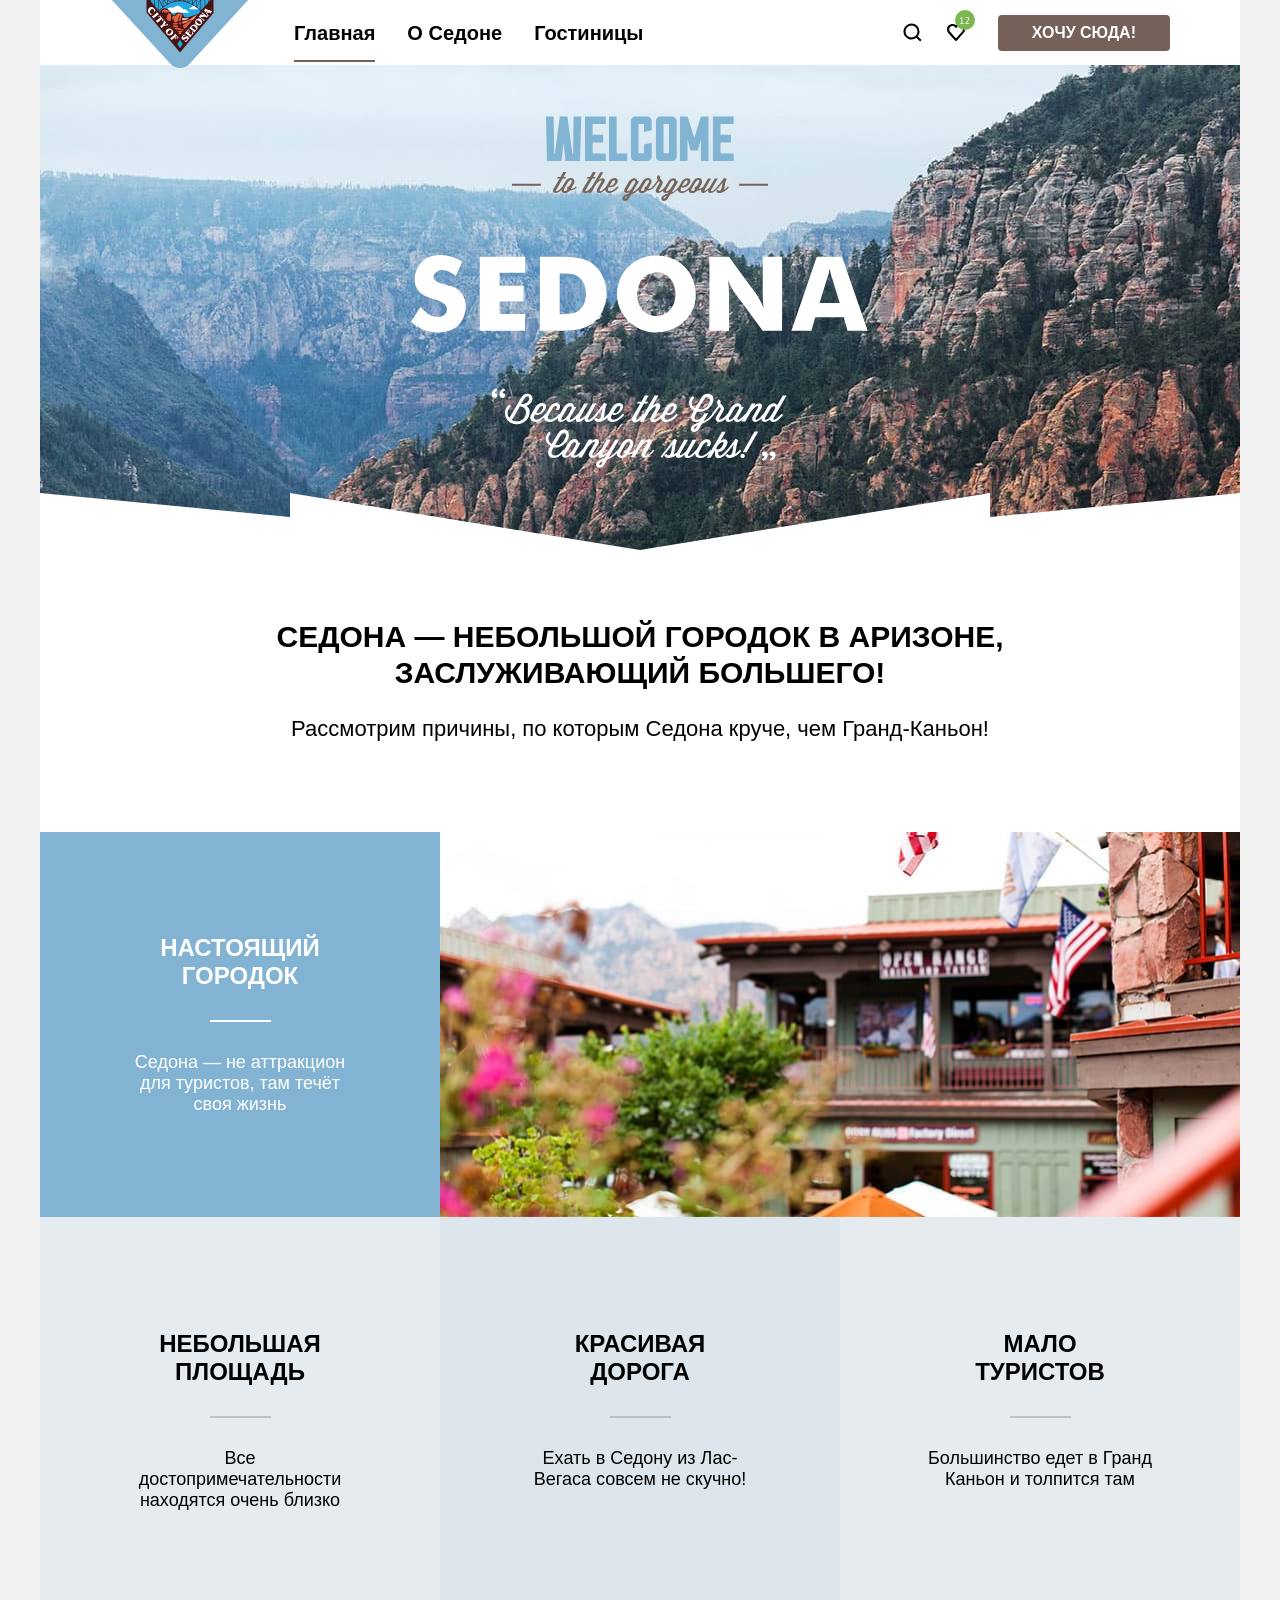
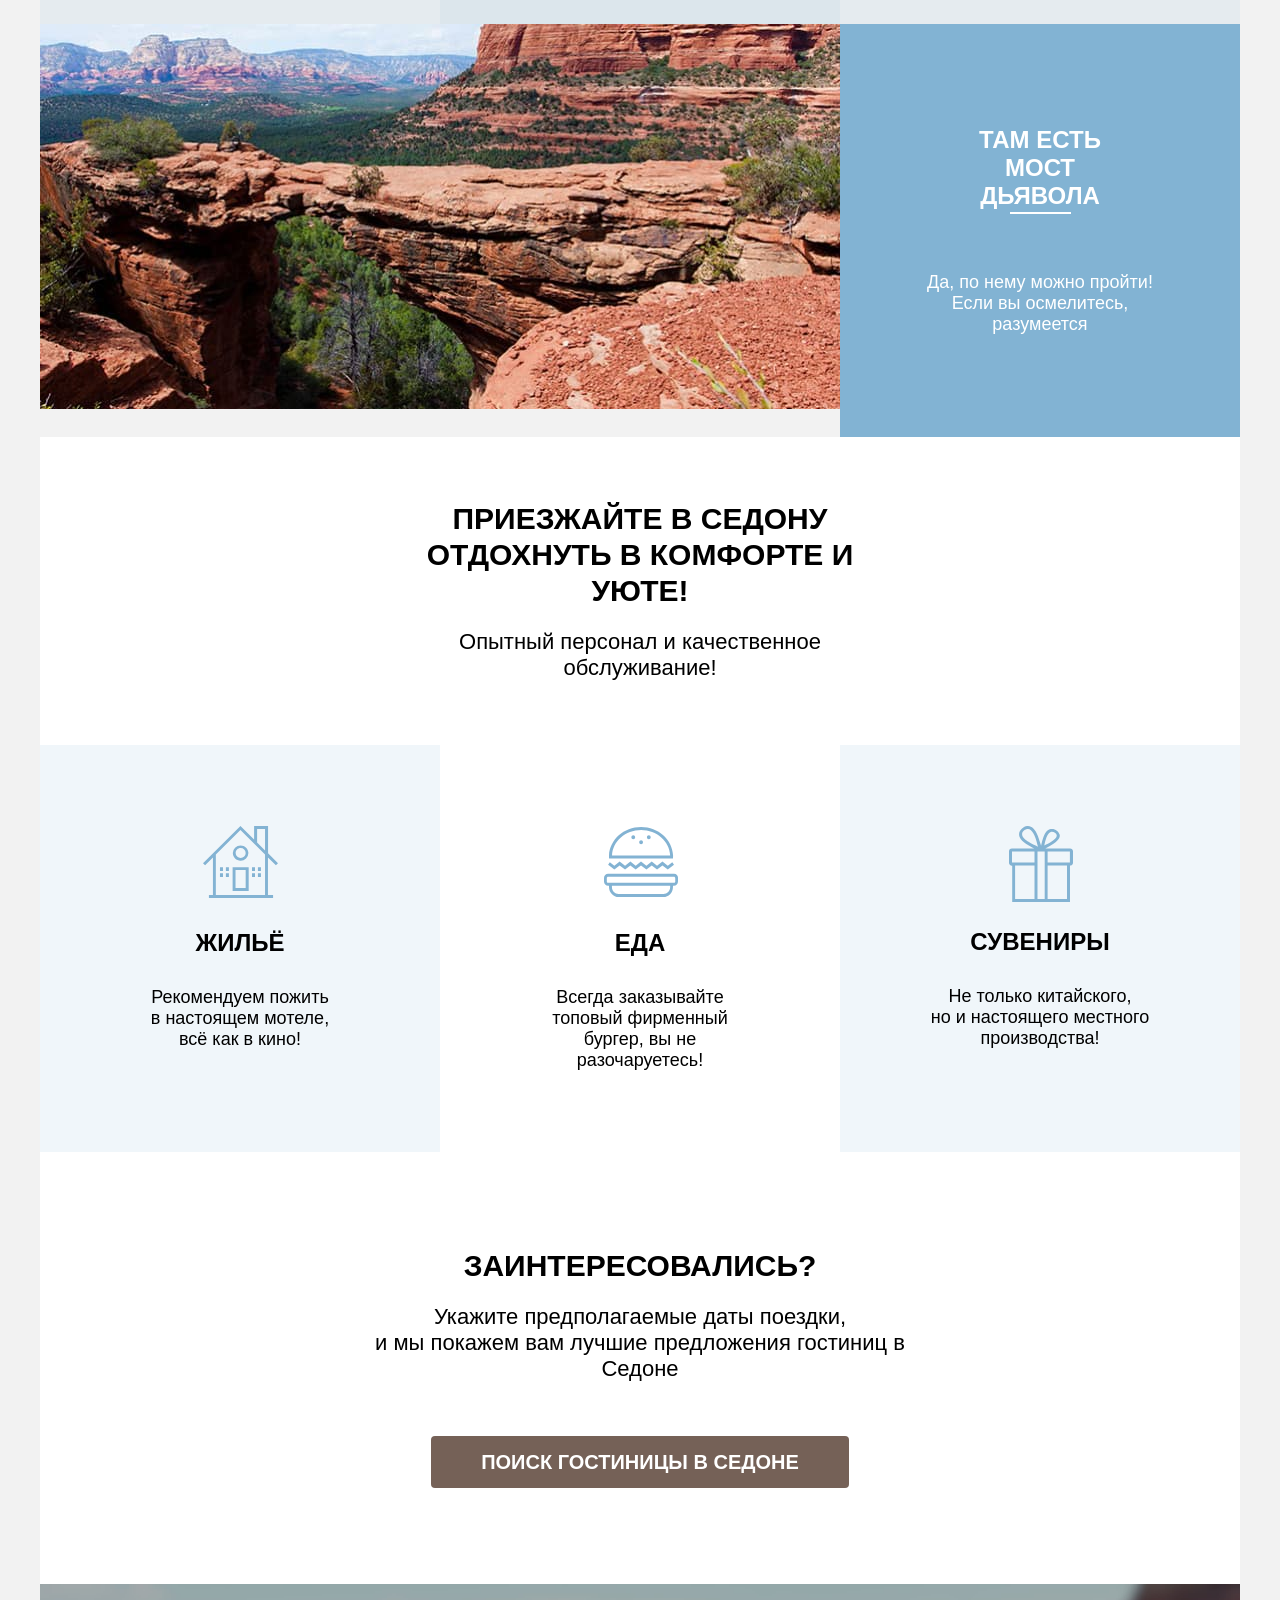
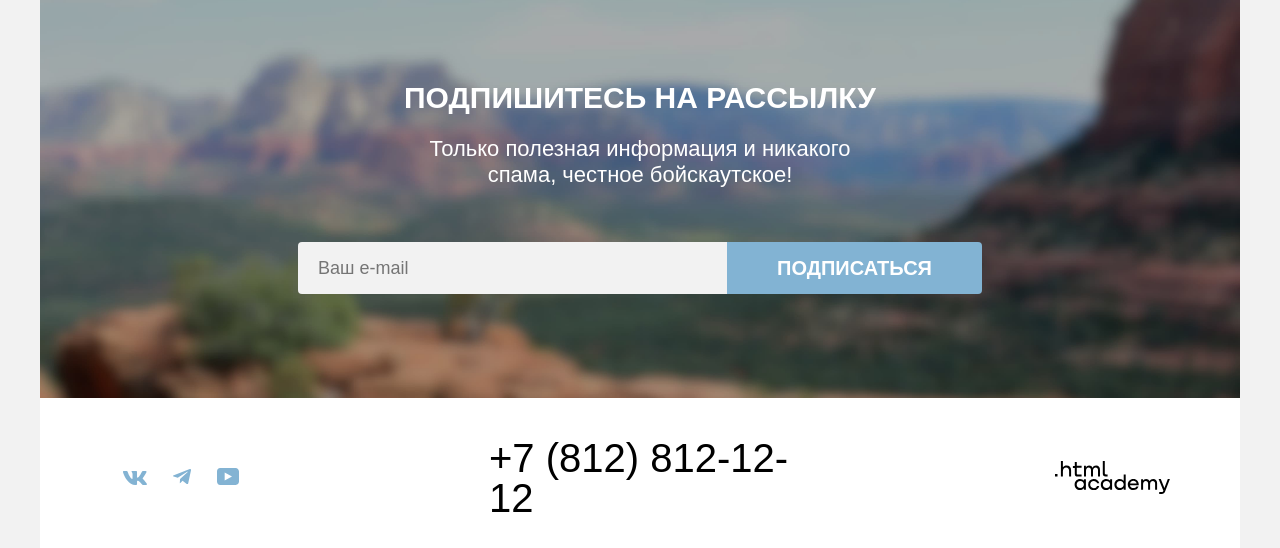
==== index.html @ 31244b20 "Pixel perfect 1.7" ====
<!DOCTYPE html>
<html lang="ru" xmlns="http://www.w3.org/1999/xhtml">
  <head>
    <meta charset="utf-8">
    <title>Сайт Sedona</title>
    <link rel="stylesheet" href="styles/styles.css">
    <link rel="icon" href="favicon.ico">
  </head>
  <body>
    <header class="page-header white-section white-title">
      <img class="header-logo" src="images/svg/logo.svg" width="140" height="70" alt="Логотип Седоны">
      <nav class="navigation">
        <ul class="navigation-list list-none">
          <li class="naivigation-item">
            <a class="navigation-link navigation-link-current" href="index.html">Главная</a>
          </li>
          <li class="naivigation-item">
            <a class="navigation-link" href="#">О Седоне</a>
          </li>
          <li class="naivigation-item">
            <a class="navigation-link" href="catalog.html">Гостиницы</a>
          </li>
        </ul>
      </nav>
      <div class="secondary-navigation">
        <ul class="secondary-navigation-list secondary-navigation-user list-none">
          <li class="secondary-navigation-item">
            <a class="secondary-navigation-link" href="#">
              <svg class="secondary-navigation-search" aria-hidden="true" focusable="false" xmlns="http://www.w3.org/2000/svg" width="20" height="20" fill="none" viewBox="0 0 20 20">
                <path fill="#000" d="m19.5 18-3.7-3.67c1-1.3 1.7-2.98 1.7-4.87a8 8 0 0 0-8-7.96c-4.4 0-8 3.68-8 8.06a8 8 0 0 0 12.9 6.26l3.7 3.68zm-10-2.48a6 6 0 0 1-6-5.96 6 6 0 0 1 12 0 6 6 0 0 1-6 5.96"/>
              </svg>
              <span class="visually-hidden">Поиск</span>
            </a>
          </li>
          <li class="secondary-navigation-item">
            <a class="secondary-navigation-link" href="#">
              <svg class="secondary-navigation-chosen" xmlns="http://www.w3.org/2000/svg" width="20" height="20" fill="none" viewBox="0 0 20 20">
                <path fill="#000" d="M9.9 19c-.3 0-.6-.1-.8-.4-5.4-6.1-6.7-7.5-7-7.9C1.4 9.8 1 8.6 1 7.4 1 4.4 3.4 2 6.5 2 7.8 2 9 2.5 10 3.3c1-.8 2.3-1.3 3.5-1.3 3 0 5.5 2.4 5.5 5.4 0 1.3-.5 2.5-1.3 3.4l-7 7.9c-.2.2-.4.3-.8.3m-6-9.5c.3.4 3.5 4 6.1 6.9l6.2-7c.5-.5.7-1.2.7-2 0-1.8-1.5-3.3-3.3-3.3-1 0-2 .5-2.7 1.3-.3.3-.6.4-.9.4s-.6-.2-.8-.4c-.7-.8-1.7-1.3-2.7-1.3-1.8 0-3.3 1.5-3.3 3.3-.1.9.3 1.6.7 2.1q-.15 0 0 0"/>
              </svg>
              <svg class="secondary-navigation-circle" aria-hidden="true" focusable="false" xmlns="http://www.w3.org/2000/svg" width="20" height="20" fill="none" viewBox="0 0 20 20">
                <rect width="20" height="20" fill="#7db54f" rx="10"/>
                <path fill="#fff" d="M5.13 13.26h1.4V8.42l.1-.59-.4.47-1.1.79-.38-.51 2.2-1.7h.36v6.38h1.37V14H5.13zm8.83-4.67q0 .53-.2 1.09a6.6 6.6 0 0 1-.51 1.11q-.31.56-.7 1.1-.39.53-.78 1.01l-.49.43v.04l.64-.11h2.18V14h-3.98v-.29q.22-.23.53-.57a16 16 0 0 0 1.3-1.63q.33-.47.59-.95.27-.48.43-.95t.16-.89q0-.49-.28-.81-.28-.33-.85-.33-.38 0-.74.16-.36.15-.62.35l-.33-.57q.35-.3.83-.47t1.03-.17q.43 0 .76.13.33.12.56.35t.35.55q.12.31.12.68"/>
              </svg>
              <span class="visually-hidden">Избранное</span>
            </a>
          </li>
          <li class="secondary-navigation-item">
            <a class="button secondary-navigation-link primary-button secondary-navigation-button" href="#">
              <span class="visually-hidden">Кнопка</span>
              <span>ХОЧУ СЮДА!</span>
            </a>
          </li>
        </ul>
      </div>
    </header>

    <main class="main-index main-container">
      <section class="main-header">
        <h1 class="visually-hidden">Город Седона</h1>
        <img class="logo" src="images/svg/welcome.svg" width="458" height="352" alt="Логотип Седоны">
        <img class="divider" src="images/divider.png" width="1200" height="57" alt="">
      </section>

      <section class="description white-section">
        <h2 class="description-title section-title">Седона — небольшой городок в Аризоне, заслуживающий большего!</h2>
        <p class="description-reasons">Рассмотрим причины, по которым Седона круче, чем Гранд-Каньон!</p>
      </section>

      <section class="reasons">
        <ul class="reasons-list list-none">
          <li class="reasons-item blue-color-item">
            <h3 class="reasons-title section-title white-title reasons-title-white">Настоящий городок</h3>
            <p class="reasons-description white-color-description white-title">Седона — не аттракцион для туристов, там течёт своя жизнь</p>
          </li>
          <li><img class="reasons-img" src="images/city.jpg" width="800" height="385" alt="Фото города"></li>

          <li class="reasons-item light-grey-color-item">
            <h3 class="reasons-title section-title reasons-title-black">Небольшая площадь</h3>
            <p class="reasons-description">Все достопримечательности находятся очень близко</p>
          </li>
          <li class="reasons-item dark-grey-color-item">
            <h3 class="reasons-title section-title reasons-title-black">Красивая дорога</h3>
            <p class="reasons-description">Ехать в Седону из Лас-Вегаса совсем не скучно!</p>
          </li>
          <li class="reasons-item light-grey-color-item">
            <h3 class="reasons-title section-title reasons-title-black">Мало туристов</h3>
            <p class="reasons-description">Большинство едет в Гранд Каньон и толпится там</p>
          </li>

          <li><img class="reasons-img" src="images/canyon.jpg" width="800" height="385" alt="Мост Дьявола"></li>
          <li class="reasons-item blue-color-item">
            <h3 class="reasons-title section-title white-title reasons-title-white">Там есть<br> мост дьявола</h3>
            <p class="reasons-description white-color-description white-title">Да, по нему можно пройти! Если вы осмелитесь, разумеется</p>
          </li>
        </ul>
      </section>

      <section class="recommendations white-section">
        <div class="recommendations-section">
          <h2 class="recommendations-title-primary section-title">Приезжайте в Седону отдохнуть в комфорте и уюте!</h2>
          <p class="recommendations-reasons">Опытный персонал и качественное обслуживание!</p>
        </div>

        <ul class="recommendations-list list-none">
          <li class="recommendations-item light-grey-color-item">
            <img class="recommendations-img" src="images/svg/advantage-icon.svg" width="76" height="72" alt="">
            <h3 class="recommendations-title-secondary section-title">Жильё</h3>
            <p class="recommendations-description">Рекомендуем пожить<br> в настоящем мотеле,<br> всё как в кино!</p>
          </li>
          <li class="recommendations-item">
            <img class="recommendations-img" src="images/svg/advantage-icon-2.svg" width="75" height="72" alt="">
            <h3 class="recommendations-title-secondary section-title">Еда</h3>
            <p class="recommendations-description">Всегда заказывайте<br> топовый фирменный бургер, вы не разочаруетесь!</p>
          </li>
          <li class="recommendations-item light-grey-color-item">
            <img class="recommendations-img" src="images/svg/advantage-icon-3.svg" width="75" height="76" alt="">
            <h3 class="recommendations-title-secondary section-title">Сувениры</h3>
            <p class="recommendations-description">Не только китайского,<br>но и настоящего местного производства!</p>
          </li>
        </ul>
      </section>
      <section class="search white-section">
        <h2 class="search-title section-title">Заинтересовались?</h2>
        <p class="search-description">Укажите предполагаемые даты поездки,<br>и мы покажем вам лучшие предложения гостиниц в Седоне</p>
        <a class="button primary-button search-link" href="#">Поиск гостиницы в Седоне</a>
      </section>

      <section class="newsletter newsletter-background">
        <h2 class="newsletter-title section-title white-title">Подпишитесь на рассылку</h2>
        <p class="newsletter-description white-title">Только полезная информация и никакого спама, честное бойскаутское!</p>
        <form class="newsletter-form" action="https://echo.htmlacademy.ru" method="post">
          <p class="newsletter-form-email">
            <label class="newsletter-label" for="newsletter-email"></label>
              <input class="newsletter-email" type="email" id="newsletter-email" name="newsletter-email" placeholder="Ваш e-mail">
              <button class="button secondary-button newsletter-button" type="submit">Подписаться</button>
          </p>
        </form>
      </section>
    </main>

    <footer class="page-footer white-section white-title">
      <ul class="footer-social-list list-none">
        <li class="footer-social-item">
          <a class="social-link" href="https://vk.com/htmlacademy">
            <svg aria-hidden="true" focusable="false" xmlns="http://www.w3.org/2000/svg" width="24" height="14" fill="none" viewBox="0 0 24 14">
              <path fill="#83b3d3" fill-rule="evenodd" d="M23.45.95c.17-.55 0-.95-.8-.95h-2.62c-.67 0-.98.35-1.14.73 0 0-1.34 3.2-3.23 5.27-.61.6-.89.8-1.22.8-.17 0-.42-.2-.42-.74V.95c0-.66-.18-.95-.74-.95H9.15c-.42 0-.67.3-.67.6 0 .61.95.76 1.05 2.5v3.8c0 .84-.16.99-.5.99-.88 0-3.05-3.21-4.33-6.89-.25-.71-.5-1-1.17-1H.9C.15 0 0 .35 0 .73c0 .68.89 4.07 4.14 8.55C6.32 12.34 9.38 14 12.16 14c1.67 0 1.88-.37 1.88-1v-2.32c0-.73.16-.88.69-.88.38 0 1.05.2 2.61 1.67C19.11 13.22 19.4 14 20.41 14h2.62c.75 0 1.13-.37.91-1.1-.24-.72-1.09-1.77-2.21-3.02-.62-.7-1.53-1.47-1.81-1.86-.4-.49-.28-.7 0-1.14 0 0 3.2-4.43 3.53-5.93" clip-rule="evenodd"/>
            </svg>
            <span class="visually-hidden">Vkontakte</span>
          </a>
        </li>
        <li class="footer-social-item">
          <a class="social-link" href="https://t.me/htmlacademy">
            <svg aria-hidden="true" focusable="false" xmlns="http://www.w3.org/2000/svg" width="18" height="16" fill="none" viewBox="0 0 18 16">
              <path fill="#83b3d3" d="M16.79.1.84 6.25c-1.09.43-1.08 1.04-.2 1.31l4.1 1.28 9.47-5.98c.44-.27.85-.12.52.18L7.05 9.96l-.28 4.22c.41 0 .6-.19.83-.41l1.99-1.93 4.13 3.05c.77.42 1.31.2 1.5-.7l2.72-12.8c.28-1.12-.43-1.62-1.16-1.3"/>
            </svg>
            <span class="visually-hidden">Telegram</span>
          </a>
        </li>
        <li class="footer-social-item">
          <a class="social-link" href="https://www.youtube.com/user/htmlacademyru">
            <svg aria-hidden="true" focusable="false" xmlns="http://www.w3.org/2000/svg" width="22" height="17" fill="none" viewBox="0 0 22 17">
              <path fill="#83b3d3" d="M18.6 0H3.18C1.31 0 0 1.6 0 3.4v10.1C0 15.4 1.31 17 3.17 17h15.66c1.64 0 3.17-1.6 3.17-3.4V3.4C21.78 1.6 20.47 0 18.6 0M7.67 12.54V4.46L15 8.5z"/>
            </svg>
            <span class="visually-hidden">YouTube</span>
          </a>
        </li>
      </ul>

      <address class="footer-contacts-address">
        <a class="footer-contacts-phone" href="tel:+78128121212">+7 (812) 812-12-12</a>
      </address>

      <a class="footer-link" href="https://www.htmlacademy.ru">
        <svg aria-hidden="true" focusable="false"  xmlns="http://www.w3.org/2000/svg" width="115" height="33" fill="none" viewBox="0 0 115 33">
          <path fill="#000" d="M0 12.9v2.6h2.5v-2.6zM11.6 4.5c-1.6 0-2.8.7-3.6 1.7h-.1V0h-2v15.5h2v-5.3c0-2.1 1.3-3.6 3.3-3.6 1.8 0 2.9 1.4 2.9 3.2v5.7h2V9.4c.1-3-1.8-4.9-4.5-4.9M26.6 4.8h-4.8V1.1h-2v3.8h-1.9v2h1.9v6c0 1.7 1 2.7 2.7 2.7h4.1v-2h-3.7c-.7 0-1.1-.4-1.1-1.1V6.8h4.8zM41.1 4.6c-1.6 0-2.9.8-3.5 2.1h-.1c-.6-1.2-1.8-2.1-3.4-2.1-1.4 0-2.5.8-3.1 1.8h-.1V4.8H29v10.6h2V10c0-2 1-3.5 2.6-3.5 1.5 0 2.4 1 2.4 2.6v6.3h2V9.8c0-2.4 1.4-3.3 2.6-3.3 1.5 0 2.4 1 2.4 2.6v6.3h2V8.9c.1-2.5-1.4-4.3-3.9-4.3M47.8 12.7c0 1.7 1 2.7 2.8 2.7h2v-2h-1.7c-.7 0-1.1-.4-1.1-1.1V0h-2zM28.9 19.7c-.9-1.1-2.2-1.8-3.9-1.8-3.1 0-5.4 2.3-5.4 5.6s2.3 5.6 5.4 5.6c1.8 0 3-.8 3.8-1.9h.1v1.6h2V18.2h-2zm-3.6 7.4c-2.2 0-3.6-1.6-3.6-3.6s1.4-3.6 3.6-3.6 3.6 1.6 3.6 3.6c0 1.9-1.4 3.6-3.6 3.6M44.2 22c-.5-2.4-2.6-4.1-5.4-4.1a5.4 5.4 0 0 0-5.6 5.6c0 3.1 2.2 5.6 5.6 5.6 2.8 0 4.9-1.8 5.4-4.2h-2.1a3.4 3.4 0 0 1-3.3 2.3c-2.2 0-3.6-1.6-3.6-3.6s1.4-3.6 3.6-3.6c1.6 0 2.8 1 3.3 2.2h2.1zM55.1 19.7c-.9-1.1-2.2-1.8-3.9-1.8-3.1 0-5.4 2.3-5.4 5.6s2.3 5.6 5.4 5.6c1.8 0 3-.8 3.8-1.9h.1v1.6h2V18.2h-2zm-3.6 7.4c-2.2 0-3.6-1.6-3.6-3.6s1.4-3.6 3.6-3.6 3.6 1.6 3.6 3.6c0 1.9-1.5 3.6-3.6 3.6M68.7 19.8c-.9-1.1-2.2-1.9-3.9-1.9-3.1 0-5.4 2.3-5.4 5.6s2.2 5.6 5.4 5.6c1.7 0 3-.8 3.8-1.8h.1v1.5h2V13.4h-2zm-3.6 7.3c-2.2 0-3.6-1.6-3.6-3.6s1.4-3.6 3.6-3.6 3.6 1.6 3.6 3.6c-.1 2-1.5 3.6-3.6 3.6M78.3 17.9c-3.3 0-5.5 2.5-5.5 5.6 0 3 2.1 5.6 5.5 5.6 2.5 0 4.5-1.3 5.2-3.6h-2.1c-.5 1-1.6 1.6-3 1.6-1.9 0-3.3-1.3-3.4-2.9h8.8c.2-3.6-2-6.3-5.5-6.3m0 1.9c1.7 0 3 1 3.3 2.6h-6.5c.3-1.5 1.5-2.6 3.2-2.6M98.2 17.9c-1.6 0-2.9.8-3.6 2h-.1c-.6-1.2-1.8-2-3.4-2-1.4 0-2.5.7-3.1 1.8v-1.5h-1.9v10.6h2v-5.4c0-2 1-3.4 2.6-3.5 1.5 0 2.4 1 2.4 2.6v6.3h2v-5.6c0-2.4 1.4-3.3 2.6-3.3 1.5 0 2.4 1 2.4 2.6v6.3h2v-6.5c.1-2.6-1.4-4.4-3.9-4.4M109.4 27l-3.6-8.9h-2.2l4.8 11.6c-.3.9-.7 1.2-1.7 1.2h-2.5v2h2.5c1.8 0 2.8-.8 3.5-2.6l4.7-12.2h-2.1z"/>
        </svg>
        <span class="visually-hidden">Ссылка на HTML Academy</span>
      </a>
    </footer>

    <div class="modal-container">
      <div class="modal modal-search">
        <div class="modal-header">
          <h2 class="section-title modal-title">Поиск гостиницы в седоне</h2>
          <button class="button modal-close-button">
            <svg xmlns="http://www.w3.org/2000/svg" width="53" height="53" fill="none" viewBox="0 0 53 53">
              <path fill="#000" d="M34 21.292 32.708 20 27 25.708 21.292 20 20 21.292 25.708 27 20 32.708 21.292 34 27 28.292 32.708 34 34 32.708 28.292 27z"/>
            </svg>
            <span class="visually-hidden">Закрыть</span>
          </button>
        </div>
        <section class="modal-content">
          <h3 class="visually-hidden">Форма регистрации</h3>
          <form class="modal-form" action="https://echo.htmlacademy.ru" method="post">
            <div class="field-group checkin-group">
              <span class="input-title">Дата Заезда:</span>
              <label class="input-label">
                <input class="input-date" type="text" name="checkin" value="27 апреля 2020">
                <svg class="input-date-img" xmlns="http://www.w3.org/2000/svg" width="16" height="15" fill="none" viewBox="0 0 16 15">
                  <path fill="#000" d="M5.75 10c.3 0 .5-.2.5-.5s-.2-.5-.5-.5-.5.2-.5.5.2.5.5.5"/><path fill="#000" d="M15 2h-2V0h-1v2H4V0H3v2H1c-.6 0-1 .4-1 1v11c0 .5.4 1 1 1h14c.5 0 1-.5 1-1V3c0-.6-.5-1-1-1m0 12H1V7h14zM1 6V3h2v2h1V3h8v2h1V3h2v3z"/><path fill="#000" d="M8 10c.3 0 .5-.2.5-.5S8.3 9 8 9s-.5.2-.5.5.2.5.5.5M10.25 10c.3 0 .5-.2.5-.5s-.2-.5-.5-.5-.5.2-.5.5.2.5.5.5M5.75 11c-.3 0-.5.2-.5.5s.2.5.5.5.5-.2.5-.5-.2-.5-.5-.5M3.5 10c.3 0 .5-.2.5-.5S3.8 9 3.5 9s-.5.2-.5.5.2.5.5.5M3.5 11c-.3 0-.5.2-.5.5s.2.5.5.5.5-.2.5-.5-.2-.5-.5-.5M8 11c-.3 0-.5.2-.5.5s.2.5.5.5.5-.2.5-.5-.2-.5-.5-.5M10.25 11c-.3 0-.5.2-.5.5s.2.5.5.5.5-.2.5-.5-.2-.5-.5-.5M12.5 10c.3 0 .5-.2.5-.5s-.2-.5-.5-.5-.5.2-.5.5.2.5.5.5M12.5 11c-.3 0-.5.2-.5.5s.2.5.5.5.5-.2.5-.5-.2-.5-.5-.5"/>
                </svg>
                <span class="input-description wrong-date">Мы не можем отправить вас в прошлое.</span>
              </label>
            </div>
            <div class="field-group checkout-group">
              <span class="input-title">Дата Выезда:</span>
              <label class="input-label">
                <input class="input-date" type="text" name="checkout" value="1 сентября 2021">
                <svg class="input-date-img" xmlns="http://www.w3.org/2000/svg" width="16" height="15" fill="none" viewBox="0 0 16 15">
                  <path fill="#000" d="M5.75 10c.3 0 .5-.2.5-.5s-.2-.5-.5-.5-.5.2-.5.5.2.5.5.5"/><path fill="#000" d="M15 2h-2V0h-1v2H4V0H3v2H1c-.6 0-1 .4-1 1v11c0 .5.4 1 1 1h14c.5 0 1-.5 1-1V3c0-.6-.5-1-1-1m0 12H1V7h14zM1 6V3h2v2h1V3h8v2h1V3h2v3z"/><path fill="#000" d="M8 10c.3 0 .5-.2.5-.5S8.3 9 8 9s-.5.2-.5.5.2.5.5.5M10.25 10c.3 0 .5-.2.5-.5s-.2-.5-.5-.5-.5.2-.5.5.2.5.5.5M5.75 11c-.3 0-.5.2-.5.5s.2.5.5.5.5-.2.5-.5-.2-.5-.5-.5M3.5 10c.3 0 .5-.2.5-.5S3.8 9 3.5 9s-.5.2-.5.5.2.5.5.5M3.5 11c-.3 0-.5.2-.5.5s.2.5.5.5.5-.2.5-.5-.2-.5-.5-.5M8 11c-.3 0-.5.2-.5.5s.2.5.5.5.5-.2.5-.5-.2-.5-.5-.5M10.25 11c-.3 0-.5.2-.5.5s.2.5.5.5.5-.2.5-.5-.2-.5-.5-.5M12.5 10c.3 0 .5-.2.5-.5s-.2-.5-.5-.5-.5.2-.5.5.2.5.5.5M12.5 11c-.3 0-.5.2-.5.5s.2.5.5.5.5-.2.5-.5-.2-.5-.5-.5"/>
                </svg>
                <span class="input-description">На эти даты есть свободные номера. Пока есть.</span>
              </label>
            </div>

            <div class="field-group-container">
              <div class="field-group">
                <span class="input-title">Взрослые:</span>
                <div class="input-first-group">
                  <button class="button button-minus" type="button">
                    <svg xmlns="http://www.w3.org/2000/svg" width="20" height="20" fill="none" viewBox="0 0 20 20">
                      <path fill="#000" d="M3 9v2h14V9z"/>
                    </svg>
                  </button>
                  <label class="input-label">
                    <input class="input-adult" type="text" value="2">
                  </label>
                  <button class="button button-plus" type="button">
                    <svg  xmlns="http://www.w3.org/2000/svg" width="20" height="20" fill="none" viewBox="0 0 20 20">
                      <path fill="#000" d="M17 9h-6V3H9v6H3v2h6v6h2v-6h6z"/>
                    </svg>
                  </button>
                </div>
              </div>

              <div class="field-group">
                <span class="input-title input-title-children">Дети:
                  <img class="triangle" src="images/svg/triangle.svg" width="19" height="9" alt="">
                  <span class="modal-info">Укажите количество детей, которые будут с вами, возраст которых от 6 до 18 лет. Дети до 6 лет размещаются бесплатно.</span>
                </span>
                <div class="input-second-group">
                  <button class="button button-minus" type="button">
                    <svg xmlns="http://www.w3.org/2000/svg" width="20" height="20" fill="none" viewBox="0 0 20 20">
                      <path fill="#000" d="M3 9v2h14V9z"/>
                    </svg>
                  </button>
                  <label class="input-label">
                    <input class="input-adult" type="text" value="2">
                  </label>
                  <button class="button button-plus" type="button">
                    <svg xmlns="http://www.w3.org/2000/svg" width="20" height="20" fill="none" viewBox="0 0 20 20">
                      <path fill="#000" d="M17 9h-6V3H9v6H3v2h6v6h2v-6h6z"/>
                    </svg>
                  </button>
                </div>
              </div>
            </div>
            <button class="button secondary-button input-submit" type="submit">Найти</button>
          </form>
        </section>
      </div>
    </div>
  </body>
</html>
---- styles/styles.css ----
@font-face {
  font-family: "PT Sans";
  font-style: normal;
  font-weight: 400;
  src: url("../fonts/ptsans-400.woff2") format("woff2");
  font-display: swap;
}

@font-face {
  font-family: "PT Sans";
  font-style: normal;
  font-weight: 700;
  src: url("../fonts/ptsans-700.woff2") format("woff2");
  font-display: swap;
}

:root {
  --body-color: #f2f2f2;
  --white-color: #ffffff;
  --white-color-hover: rgba(255, 255, 255, 0.6);
  --white-color-active: rgba(255, 255, 255, 0.3);
  --black-color: #000000;
  --black-color-hover: rgba(117, 97, 87, 1);
  --black-color-active: rgba(117, 97, 87, 0.3);
  --black-color-disable: rgba(0, 0, 0, 0.3);
  --blue-color: #82b3d3;
  --blue-color-hover: #68A2CA;
  --blue-color-active: rgba(130, 179, 211, 1);
  --green-color: #7db54F;
  --green-color-hover: rgba(108, 158, 66, 1);
  --brown-color: #756157;
  --grey-color: #333333;
  --dark-grey-color: #83B3D333;
  --light-grey-color: #83B3D31F;
  --border-item-color: #E5E5E5;
  --brown-color-hover: #615048;
  --brown-color-active: #756157;
  --button-disabled: #E5E5E5;
  --border--navigation: #756257;
  --modal-container-color: rgba(242, 242, 242, 0.8);
  --modal-close-button-focus: #E6E6E6;
  --modal-wrong: rgba(255, 87, 87, 1);
}

*,
*::before,
*::after {
  box-sizing: border-box;
}

img {
  max-width: 100%;
  height: auto;
  object-fit: contain;
}

html {
  height: 100%;
}

body {
  display: flex;
  flex-direction: column;
  min-height: 100%;
  width: 1200px;
  margin: 0 auto;

  font-family: "PT Sans", sans-serif;

  font-size: 18px;
  line-height: 21px;
  font-weight: 400;
  font-style: normal;

  background-color: var(--body-color);
}

a {
  text-decoration: none;
}

.list-none {
  list-style: none;
}

.fieldset-none {
  border: 0;
}


.list-none,
.fieldset-none {
  margin: 0;
  padding: 0;
}

/*Titles*/
.section-title {
  margin: 0;
  text-transform: uppercase;
}

/*Logo*/
.logo {
  padding-top: 51px;
  padding-bottom: 82px;
  margin: 0 auto;

}

.divider {
  position: absolute;
  width: 100%;
  bottom: 0;
  z-index: 1;
}

/*Header*/
.header-logo {
  position: absolute;
  z-index: 1;
}

.page-header {
  display: flex;
  align-items: center;
  padding: 0 70px;
}

/*Main*/
.main-container {
  flex-grow: 1;
}

.main-index {
  text-align: center;
}

.main-header {
  position: relative;
}

.main-header,
.inner-header {
  background-color: var(--black-color);
  background-size: 100% 100%;
  background-repeat: no-repeat;
}

.main-header {
  display: flex;
}

.main-header {
  background-image: url("../images/index-header.jpg");
}

.inner-header {
  background-image: url("../images/inner-header.jpg");
  padding: 35px 70px 70px;
}

.inner-header-title {
  font-size: 60px;
  line-height: 78px;
  margin: 0;
  margin-bottom: 8px;
}

/*Breadcrumbs*/
.breadcrumbs-list {
  display: flex;
  gap: 11px;
  align-items: center;
  margin-bottom: 40px;
}


.breadcrumbs-link {
  display:flex;
  font-size: 16px;
  line-height: 21px;
  color: var(--white-color);
}

.breadcrumbs-link:hover,
.breadcrumbs-link:focus {
  color: var(--white-color-hover);
}

.breadcrumbs-link:active {
  color: var(--white-color-active);
}

.breadcrumbs-link:hover path {
  fill: var(--white-color-hover);
}

.breadcrumbs-link:active path {
  fill: var(--white-color-active);
}

/*Filter*/
.catalog-filter {
  display: flex;
  gap: 68px;
}

.catalog-filter-group {
  flex-grow: 1;
  margin-left: auto;
}

.catalog-filter-group-title {
  font-size: 20px;
  line-height: 24px;
  font-weight: 700;
  margin-bottom: 32px;
}

.catalog-filter-group-price {
  margin-left: 81px;
}

.catalog-filter-item:not(:last-child) {
  margin-bottom: 18px;
}

.catalog-filter-container {
  display: flex;
  gap: 2px;
  margin-bottom: 44px;
}

.catalog-buttons-group {
  margin-top: 56px;
}


/*Control*/
.control {
  position: relative;
  display: block;
}

.control-radio {
  padding-left: 36px;
}

.control-input,
.newsletter-email {
  padding: 0;
  font-family: inherit;
  background-color: var(--body-color);
  border: none;
  font-size: 18px;
  line-height: 24px;
}

.control-input[type='checkbox']:checked  + .control-mark {
  background-image: url('../images/svg/checkbox.svg');
}

.control-input[type='checkbox']:hover  + .control-mark {
  background-color: var(--white-color-hover);
}

.control-input[type='checkbox']:checked:hover  + .control-mark {
  background-color: var(--white-color-hover);
}

.control-input[type='checkbox']:active  + .control-mark {
  background-color: var(--white-color-active);
}

.control-input[type='checkbox']:checked:active  + .control-mark {
  background-color: var(--white-color-active);
}

.control-input[type='checkbox']:checked:focus-visible  + .control-mark {
  background-color: var(--white-color);
}

.control-input[type='checkbox']:focus-visible  + .control-mark {
  background-color: var(--white-color);
  box-shadow: 0 0 0 3px var(--blue-color-active);
}

.control-mark {
  position: absolute;
  top: 2px;
  left: 0;
  width: 20px;
  height: 20px;
  border-radius: 4px;
  background-color: var(--white-color);
  background-position: center;
  background-repeat: no-repeat;
}

.control:hover span {
  color: var(--white-color-hover);
}

.control:active span {
  color: var(--white-color-active);
}

.newsletter-email {
  padding: 14px 20px;
  width: 100%;
  border-top-left-radius: 4px;
  border-bottom-left-radius: 4px;
}

.control-input:hover,
.newsletter-email:hover,
.input-date {
  background-color: var(--border-item-color);
}

.control-input:focus {
  outline: 3px solid var(--blue-color-hover);
}

.control-input {
  font-weight: 700;
}

.control-input-price {
  width: 100%;
  padding: 12px 40px 12px 20px;
  font-weight: 700;
  border-color: transparent;
  color: var(--black-color);
}

.control-input-price-left {
  border-top-left-radius: 4px;
  border-bottom-left-radius: 4px;
}

.control-input-price-right {
  border-top-right-radius: 4px;
  border-bottom-right-radius: 4px;
}

.control-input-price::placeholder {
  color: var(--black-color);
}

/*Radio*/
.control-input[type="radio"] + .control-mark {
  border-radius: 50%;
}

.control-input[type="radio"]:checked + .control-mark::before {
  position: absolute;
  top: 5px;
  left: 5px;
  width: 10px;
  height: 10px;
  background-color: #3F5E72;
  border-radius: 50%;
  content: "";
}

.control-input[type='radio']:hover  + .control-mark {
  background-color: var(--white-color-hover);
}

.control-input[type='radio']:active  + .control-mark {
  background-color: var(--white-color-active);
}

.control-input[type='radio']:focus-visible  + .control-mark {
  background-color: var(--white-color);
  box-shadow: 0 0 0 3px var(--blue-color-active);
}

.control-input[type='radio']:checked:focus-visible  + .control-mark {
  background-color: var(--white-color);
  box-shadow: 0 0 0 3px var(--blue-color-active);
}

.control-input-label {
  position: absolute;
  top: 50%;
  right: 20px;
  color: var(--black-color-hover);
  font: inherit;
  font-size: 18px;
  line-height: 24px;
  transform: translateY(-50%);
}

/*Range*/
.range-scale {
  position: relative;
  height: 4px;
  background-color: grey;
}

.range-bar {
  position: absolute;
  height: 4px;
  background-color: var(--white-color);
  width: 79%;
}

.range-toggle {
  position: absolute;
  width: 20px;
  height: 20px;
  border-radius: 5px;
  border-color: transparent;
  cursor: pointer;
  z-index: 1;
}

.range-toggle:hover {
  background-color: var(--modal-close-button-focus);
}

.range-toggle:active {
  border: 2px solid var(--blue-color-hover)
}

.range-toggle:focus {
  border: 3px solid var(--blue-color-hover);
  outline: none;
}

.toggle-min,
.toggle-max {
  top: -8px;
}

.toggle-max {
  right: 0;
}

/*Button*/
.button,
.hotel-card-button,
.hotel-card-rating {
  font-family: inherit;
  font-size: 16px;
  line-height: 20px;
  font-weight: 700;
  text-transform: uppercase;
  border: none;
  display: inline-flex;
  cursor: pointer;
  outline: none;
}

.transparent-button {
  background-color: rgba(255, 255, 255, 0);
  padding: 8px 55px;
  border-radius: 4px;
  outline: none;
  border: 3px solid transparent;
}

.transparent-button:hover {
  color: var(--white-color-hover);
}

.transparent-button:focus {
  border-color: var(--blue-color-active);
}

.transparent-button:active {
  color: var(--white-color-active);
}

.third-button {
  padding: 8px 18px;
  border-radius: 4px;
  background-color: var(--green-color);
}

.catalog-filter-button:not(:last-child) {
  border-radius: 4px;
  margin-bottom: 26px;
}

.catalog-buttons-container {
  display: flex;
  flex-wrap: wrap;
  max-width: 191px;
  justify-content: center;
}

/*Card*/
.hotel-card-button {
  background-color: var(--brown-color);
}

.hotel-card-rating {
  background-color: var(--body-color);
  color: var(--grey-color);
  font-weight: 400;
}

.hotel-card-rating {
  padding: 9px 22px 8px 23px;
  border-radius: 4px;
}

.hotel-card-stars {
  background-image: url("../images/svg/star.svg");
  background-position: left center;
  background-size: 24px 17px;
  background-repeat: repeat-x;
  width: 24px;
  height: 17px;
}

.stars-two {
  width: 48px;
}

.stars-three {
  width: 72px;
}

.stars-four {
  width: 96px;
}

/*Navigation*/
.navigation {
  margin-left: 168px;
}

.navigation-list {
  display: flex;
  flex-wrap: wrap;
}

.secondary-navigation {
  margin-left: auto;
}

.secondary-navigation-item {
  position: relative;
}

.secondary-navigation-list {
  display: flex;
  flex-wrap: wrap;
  align-items: center;
  justify-content: center;
}

.secondary-navigation-item:not(:last-child) {
  padding: 22px 12px 18px;
}

.secondary-navigation-item:last-child {
  margin-left: 20px;
}

.navigation-link {
  padding: 20px 16px;
  position: relative;
}

.navigation-link::before {
  position: absolute;
  display: none;
  content: "";
  left: 16px;
  right: 16px;
  bottom: 2px;
  height: 2px;
  background-color: var(--border--navigation);
}

.navigation-link:hover::before {
  display: block;
}

.navigation-link-current::before {
  display: block;
}

.naivigation-item {
  position: relative;
}

.navigation-link,
.social-link,
.footer-contacts-phone,
.footer-link {
  font-size: 20px;
  line-height: 24px;
  font-weight: 700;
  color: var(--black-color);
  text-align: center;
}

.footer-contacts-phone:hover,
.footer-contacts-phone:focus {
  color: var(--black-color-hover);
}

.footer-link:hover path,
.footer-link:focus path {
  fill: var(--black-color-hover)
}

.footer-contacts-phone:active {
  color: var(--black-color-active);
}

.footer-link:active path {
  fill: var(--black-color-active);
}

.footer-link {
  margin-top: 4px;
}

.social-link:hover path,
.social-link:focus path {
  fill: var(--blue-color-hover);
}

.social-link:active path {
  fill: var(--blue-color-active);
}

/*Description*/
.description {
  padding-top: 69px;
  padding-bottom: 90px;
}

.description-title {
  padding: 0 220px;
  font-size: 30px;
  font-weight: 700;
  line-height: 36px;
  margin-bottom: 25px;
}

.search-description,
.description-reasons,
.newsletter-description {
  margin: 0;
  font-size: 22px;
  line-height: 26px;
}

/*Reasons*/
.reasons-title {
  position: relative;
  font-size: 24px;
  font-weight: 700;
  line-height: 28px;
  margin: 0 auto 62px;
  display: block;
  width: 175px;
}

.reasons-title-black::after,
.reasons-title-white::after {
  position: absolute;
  display: block;
  content: "";
  left: 57px;
  right: 57px;
  top: 86px;
  height: 2px;
  background-color: var(--black-color-active);
}

.reasons-title-white::after {
  background-color: var(--white-color);
}

.reasons-description {
  display: block;
  width: 230px;
  margin: 0 auto;
}

.reasons-list {
  display: flex;
  flex-wrap: wrap;
}

.reasons-item {
  flex-grow: 1;
  padding: 113px 85px;
}

.reasons-item:first-child,
.reasons-item:last-child {
  padding: 102px 85px;
}

.reasons-img {
  display: block;
}

.white-title,
.button {
  color: var(--white-color);
}

.blue-color-item {
  background-color: var(--blue-color);
}

.light-grey-color-item {
  background-color: var(--light-grey-color);
}

.dark-grey-color-item {
  background-color: var(--dark-grey-color);
}

/*Recomendations*/
.recommendations-section {
  padding: 64px 12px;
  max-width: 520px;
  margin: 0 auto;
}

.recommendations-title-primary {
  font-size: 30px;
  line-height: 36px;
  margin-bottom: 20px;
}

.recommendations-title-secondary {
  margin: 0;
  font-size: 24px;
  line-height: 28px;
  margin-bottom: 30px;
}

.recommendations-reasons {
  margin: 0;
  font-size: 22px;
  line-height: 26px;
}

.recommendations-description {
  margin: 0 auto;
  max-width: 230px;
}

.recommendations-list {
  display: grid;
  grid-template-columns: 1fr 1fr 1fr;
  list-style: none;
  padding: 0;
  margin: 0;
}

.recommendations-item {
  padding: 81px 85px;
}

.recommendations-item:last-child img {
  margin-bottom: 21px;
}

.recommendations-item:nth-child(even) {
  background-color: var(--white-color);
}

.recommendations-img {
  margin: 0 auto;
  margin-bottom: 26px;
}

/*Search*/
.search {
  padding: 96px 304px;
}

.search-title,
.newsletter-title {
  margin-bottom: 20px;
  font-size: 30px;
  line-height: 36px;
  font-weight: 700;
}

.search-link,
.primary-button {
  background-color: var(--brown-color);

  font-size: 16px;
  line-height: 20px;
  font-weight: 700;
  text-align: center;
  border-radius: 4px;
  padding: 8px 26px;
}

.search-link {
  padding: 8px 50px;
  font-size: 20px;
  line-height: 36px;
}

.primary-button:hover,
.primary-button:focus {
  background-color: var(--brown-color-hover);
}

.primary-button:disabled,
.secondary-button:disabled,
.third-button:disabled {
  background-color: var(--button-disabled);
}

.primary-button:active {
  background-color: var(--brown-color-active);
  color: var(--white-color-active);
}

.third-button:hover,
.third-button:focus {
  background-color: var(--green-color-hover);
}

.third-button:active {
  background-color: var(--green-color);
  color: var(--white-color-active);
}

.secondary-navigation-button {
  padding: 8px 34px;
}

.secondary-navigation-circle {
  position: absolute;
  top: 10px;
  right: 3px;
}

.secondary-button {
  background-color: var(--blue-color);
}

.secondary-button:hover,
.secondary-button:focus {
  background-color: var(--blue-color-hover);
}

.secondary-button:active {
  background-color: var(--blue-color-active);
  color: var(--white-color-active);
}

.search-link,
.secondary-button {
  padding: 8px 50px;
}

.secondary-button-card {
  padding: 8px 20px;
  border-radius: 4px;
}

.search-description,
.newsletter-description,
.newsletter-form-email {
  margin-bottom: 54px;
}

.newsletter-description {
  padding: 0 100px;
}

.newsletter-form-email {
  display: flex;
  justify-content: center;
  margin: 0;
}

.newsletter-button {
  font-size: 20px;
  line-height: 36px;
  border-top-right-radius: 4px;
  border-bottom-right-radius: 4px;
}

/*Sort*/
.sort-quantity {
  font-weight: 700;
  text-transform: uppercase;
  font-size: 30px;
  line-height: 36px;
}

.sort {
  display: flex;
  padding: 49px 70px 0;
  align-items: center;
}

.sort-list {
  display: flex;
  gap: 8px;
}

.sort-list-item a {
  display: inline-flex;
  padding: 18px 16px;
  border-radius: 4px;
  outline: 2px solid var(--black-color);
  border: none;
}

.sort-list-item a:active {
  outline: 2px solid var(--black-color);
}

.sort-list-item-current a {
  outline: 2px solid var(--black-color);
}

.sort-list-item:not(:first-child) a {
  outline: 2px solid var(--border-item-color);
}

.sort-list-item a:hover {
  outline: 2px solid var(--black-color);
}

.sort-list-item a:focus {
  outline: 2px solid var(--blue-color-hover);
}

.select {
  position: relative;
  display: flex;
  align-items: center;

  margin-left: auto;
  margin-right: 70px;
}

.select-sort {
  width: 100%;
  padding: 12px 20px;
  font: inherit;
  outline: 2px solid var(--border-item-color);
  background-image: url('../images/svg/select-arrow.svg');
  background-repeat: no-repeat;
  background-position: right 20px center;
  appearance: none;
  border: none;
  border-radius: 4px;
  min-width: 290px;
}

.select-sort:hover,
.select-sort:focus {
  outline: 2px solid var(--blue-color-hover);
  border: none;
}

.select-sort:disabled {
  border: 2px solid var(--black-color-disable);
  color: var(--black-color-disable);
}

/*Hotel*/
.hotel-list {
  display: grid;
  grid-template-columns: 1fr 1fr 1fr;
  padding: 40px 70px;
  gap: 20px;
}

.hotel-card-item {
  border: 1px solid var(--border-item-color);
  padding: 20px;
}

.hotel-card-title {
  padding: 0;
  margin: 0 0 16px;
  font: inherit;
  font-size: 24px;
  line-height: 28px;
  font-weight: 700;
}

.hotel-card-image {
  margin-bottom: 12px;
}

.hotel-card-description {
  display: flex;
  flex-wrap: wrap;
  justify-content: space-between;
  align-items: center;
}

.hotel-card-description:not(:last-child) {
  margin-bottom: 16px;
}

/*Newsletter*/
.newsletter-background {
  background-image: url("../images/subscribe.jpg");
  background-color: var(--black-color);
  background-size: 100% auto;
  background-repeat: no-repeat;
}

.newsletter {
  padding: 96px 258px 104px;
}

.newsletter-inner {
  text-align: center;
}

/*Footer*/
.page-footer {
  display: flex;
  justify-content: space-between;
  padding: 40px 70px 30px;
  align-items: center;
}

.footer-contacts-address {
  display: block;
  width: 336px;
  margin-left: 7px;
}

.footer-contacts-phone {
  font-weight: 400;
  font-style: normal;
  font-size: 40px;
  line-height: 40px;
}

.footer-social-list {
  display: flex;
  flex-wrap: wrap;
  list-style: none;
}

.footer-social-item {
  padding: 13px 13px;
}

.footer-social-item:nth-child(3n) {
  margin-right: 0;
}

/*Pagination*/
.pagination-list {
  display: flex;
  align-items: center;
  gap: 8px;
  padding: 40px 70px 60px;
}

.pagination-item {
  display: inline-flex;
}

.pagination-item a:hover,
.pagination-item a:focus {
  background-color: var(--blue-color-hover);
  border-radius: 4px;
}

.pagination-item a:active {
  background-color: var(--blue-color);
  color: var(--white-color-active);
}


.pagination-link {
  font-weight: 700;
  font-style: normal;
  font-size: 20px;
  line-height: 36px;
  padding: 11px 24px;
  border-radius: 4px;
  background-color: var(--blue-color);
  outline: none;
}

.pagination-link-current,
.pagination-link-more {
  color: var(--black-color);
}

.pagination-link-more {
  font-weight: 400;
  font-style: normal;
  font-size: 22px;
  line-height: 26px;
  padding: 16px 24px;
}

.pagination-link-current {
  background-color: var(--body-color);
}

.pagination-final-link {
  padding: 11px 18px;
}

.white-section {
 background-color: var(--white-color);
}

.visually-hidden {
  position: absolute;
  width: 1px;
  height: 1px;
  margin: -1px;
  padding: 0;
  overflow: hidden;
  clip: rect(0, 0, 0, 0);
  border: 0;
}

/*Modal*/
.modal {
  position: relative;
  margin: auto;
  padding: 64px 70px;
  background-color: var(--white-color);
  border-radius: 30px;
  width: 717px;
}

.modal-container {
  position: fixed;
  top: 0;
  left: 0;
  display: none;
  width: 100%;
  height: 100%;
  background-color: var(--modal-container-color);
  z-index: 2;
}

.modal-form {
  display: grid;
  grid-template-columns: 100%;
  row-gap: 50px;
}

.modal-title {
  font: inherit;
  font-weight: 700;
  font-size: 30px;
  line-height: 36px;
  margin-bottom: 66px;
}

.modal-close-button {
  position: absolute;
  padding: 0;
  top: 64px;
  right: 52px;
  width: 52px;
  height: 52px;
  border-radius: 50%;
}

.modal-close-button:hover,
.modal-close-button:active,
.modal-close-button:focus {
  background-color: var(--modal-close-button-focus);
}

.modal-close-button:focus {
  outline: 3px solid var(--blue-color-active);
}

.modal-close-button:active path {
  fill: var(--black-color-active);
}

.field-group {
  position: relative;
  display: flex;
  align-items: center;
  width: 100%;
}

.field-group-container {
  position: relative;
  display: flex;
  gap: 88px;
  align-items: center;
}

.input-title {
  font: inherit;
  font-size: 20px;
  font-weight: 700;
  line-height: 24px;
}

.input-title-children::after {
  content: 'i';
  color: var(--white-color);
  margin-left: 8px;
  padding: 4px 11px;
  background-image: url("../images/svg/ellipse.svg");
  background-repeat: no-repeat;
  background-position: center;
  font: inherit;
  font-weight: 400;
}

.input-label {
  flex-grow: 1;
  position: relative;
}

.input-date {
  width: 100%;
  padding: 12px 50px 12px 20px;
  color: var(--black-color);
  font: inherit;
  font-weight: 700;
}

.checkin-group {
  gap: 24px;
}

.checkout-group {
  gap: 20px;
}

.input-date-img {
  position: absolute;
  top: 15px;
  right: 22px;
}

.input-date-img path {
  fill: var(--black-color-active);
}

.input-description {
  margin: 0;
  position: absolute;
  top: calc(100% + 4px);
  left: 20px;
  font: inherit;
  font-size: 16px;
  font-weight: 400;
  line-height: 21px;
}

.wrong-date {
  color: var(--modal-wrong);
}

.input-submit {
  justify-content: center;
  border-radius: 10px;
  font: inherit;
  padding: 18px;
  font-weight: 700;
  font-size: 20px;
  line-height: 24px;
}

.input-first-group,
.input-second-group {
  display: flex;
  gap: 3px;
  background-color: var(--body-color);
  border-radius: 4px;
}

.input-second-group {
  margin-left: auto;
}

.input-adult {
  padding: 0 10px;
}

.input-date,
.input-adult {
  background-color: var(--body-color);
  border: none;
  border-radius: 4px;
}

.input-date:hover,
.input-adult:hover,
.button-plus:hover,
.button-minus:hover {
  background-color: var(--modal-close-button-focus);
}

.input-date:focus,
.input-adult:focus,
.button-plus:focus,
.button-minus:focus {
  background-color: var(--modal-close-button-focus);
  border-radius: 4px;
  outline: 3px solid var(--blue-color-active);
}

.input-first-group {
  margin-left:auto;
}

.input-second-group {
}

.button-plus,
.button-minus {
  padding: 13px 8px;
  background-color: var(--body-color);
}

.input-adult {
  width: 31px;
  height: 47px;
}

.button-plus path,
.button-minus path {
  fill: var(--black-color-active);
}

.button-plus:hover path,
.button-minus:hover path {
  fill: var(--black-color);
}

.button-plus:active path,
.button-minus:active path {
  fill: var(--black-color-active);
}

.button-minus {
  border-top-left-radius: 4px;
  border-bottom-left-radius: 4px;
}

.button-plus {
  border-top-right-radius: 4px;
  border-bottom-right-radius: 4px;
}

.input-adult {
  color: var(--black-color);
  font: inherit;
  font-weight: 700;
  font-size: 18px;
  line-height: 20px;
}

.input-title-children:hover .modal-info,
.input-title-children:hover .triangle {
  display: block;
}

.modal-info {
  margin: 0;
  padding: 20px 18px 18px 22px;
  position: absolute;
  right: 42px;
  top: 50px;
  width: 256px;
  height: 143px;
  font: inherit;
  font-size: 16px;
  line-height: 20px;
  font-weight: 400;
  color: var(--white-color);
  background-color: rgba(51, 51, 51, 1);
  border-radius: 10px;
  display: none;
}

.triangle {
  display: none;
  position: absolute;
  right: 161px;
  top: 41px
}

.modal-on {
  display: flex;
}
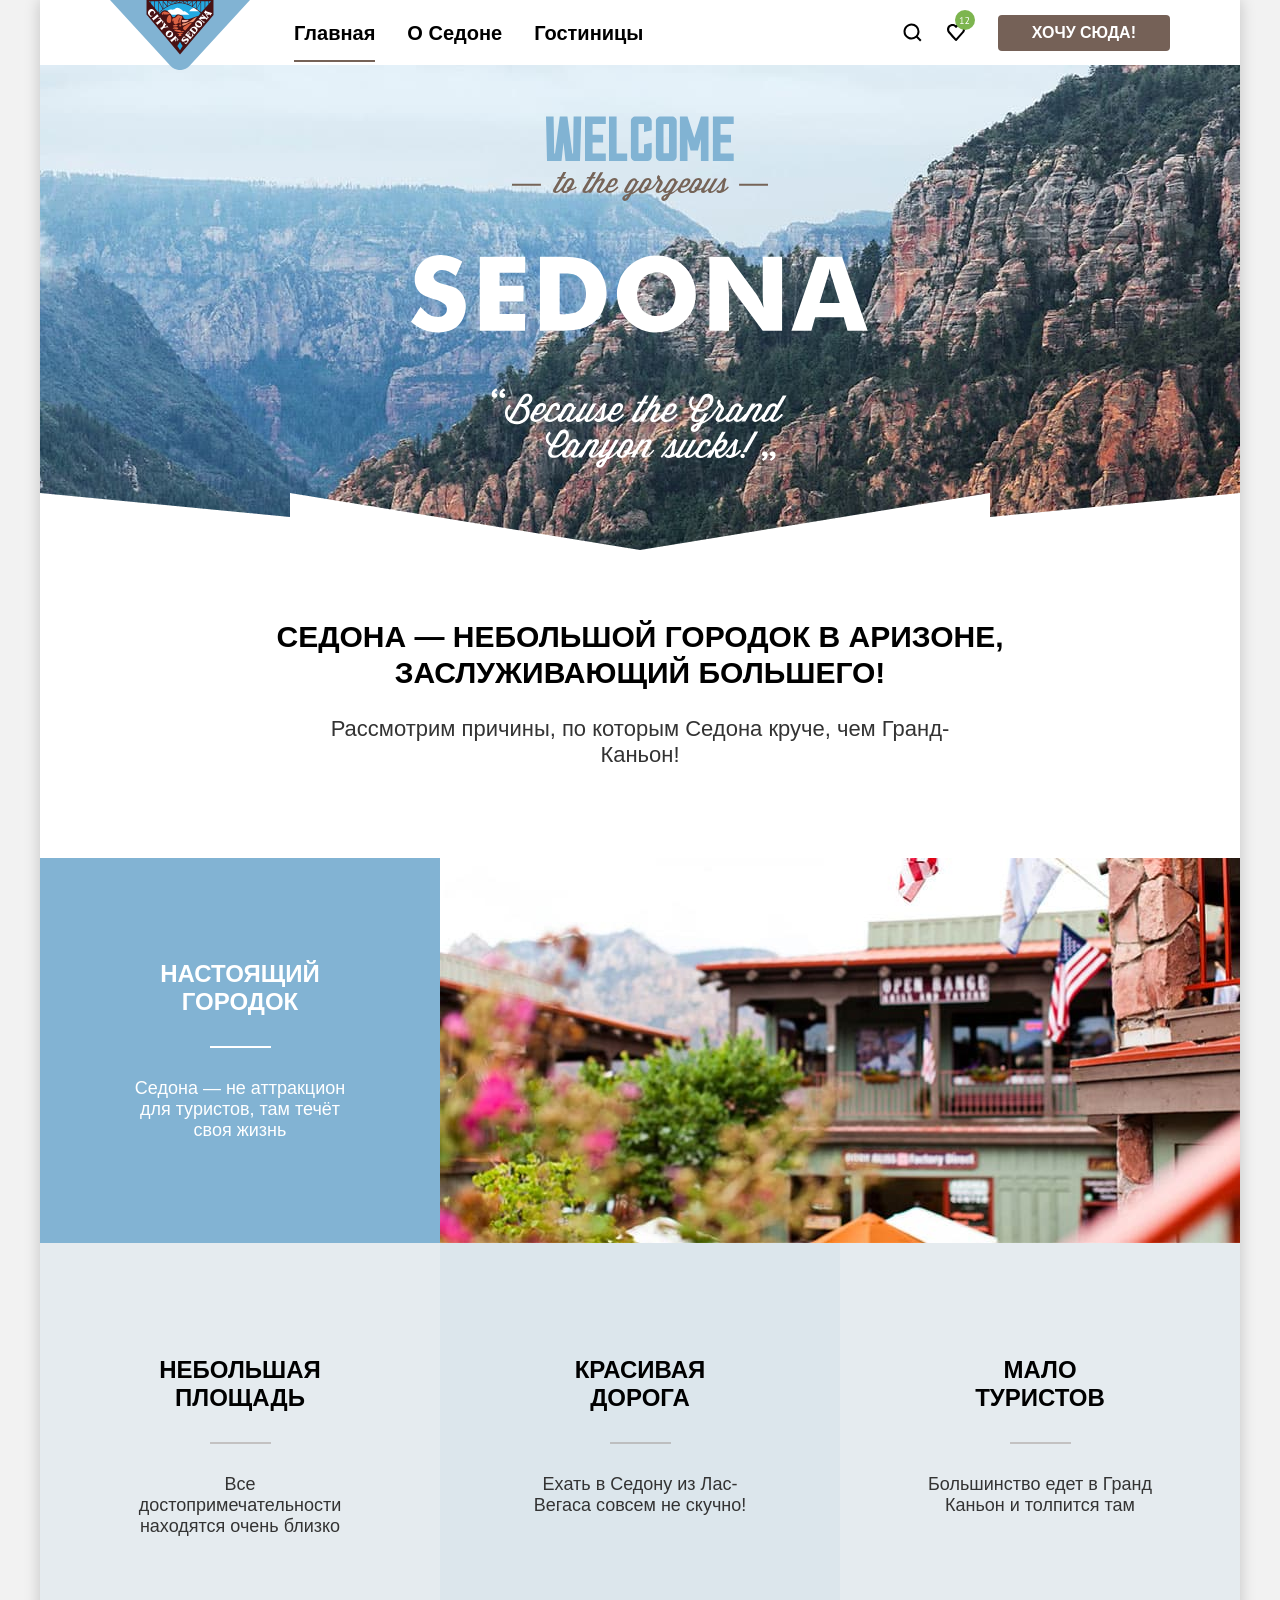
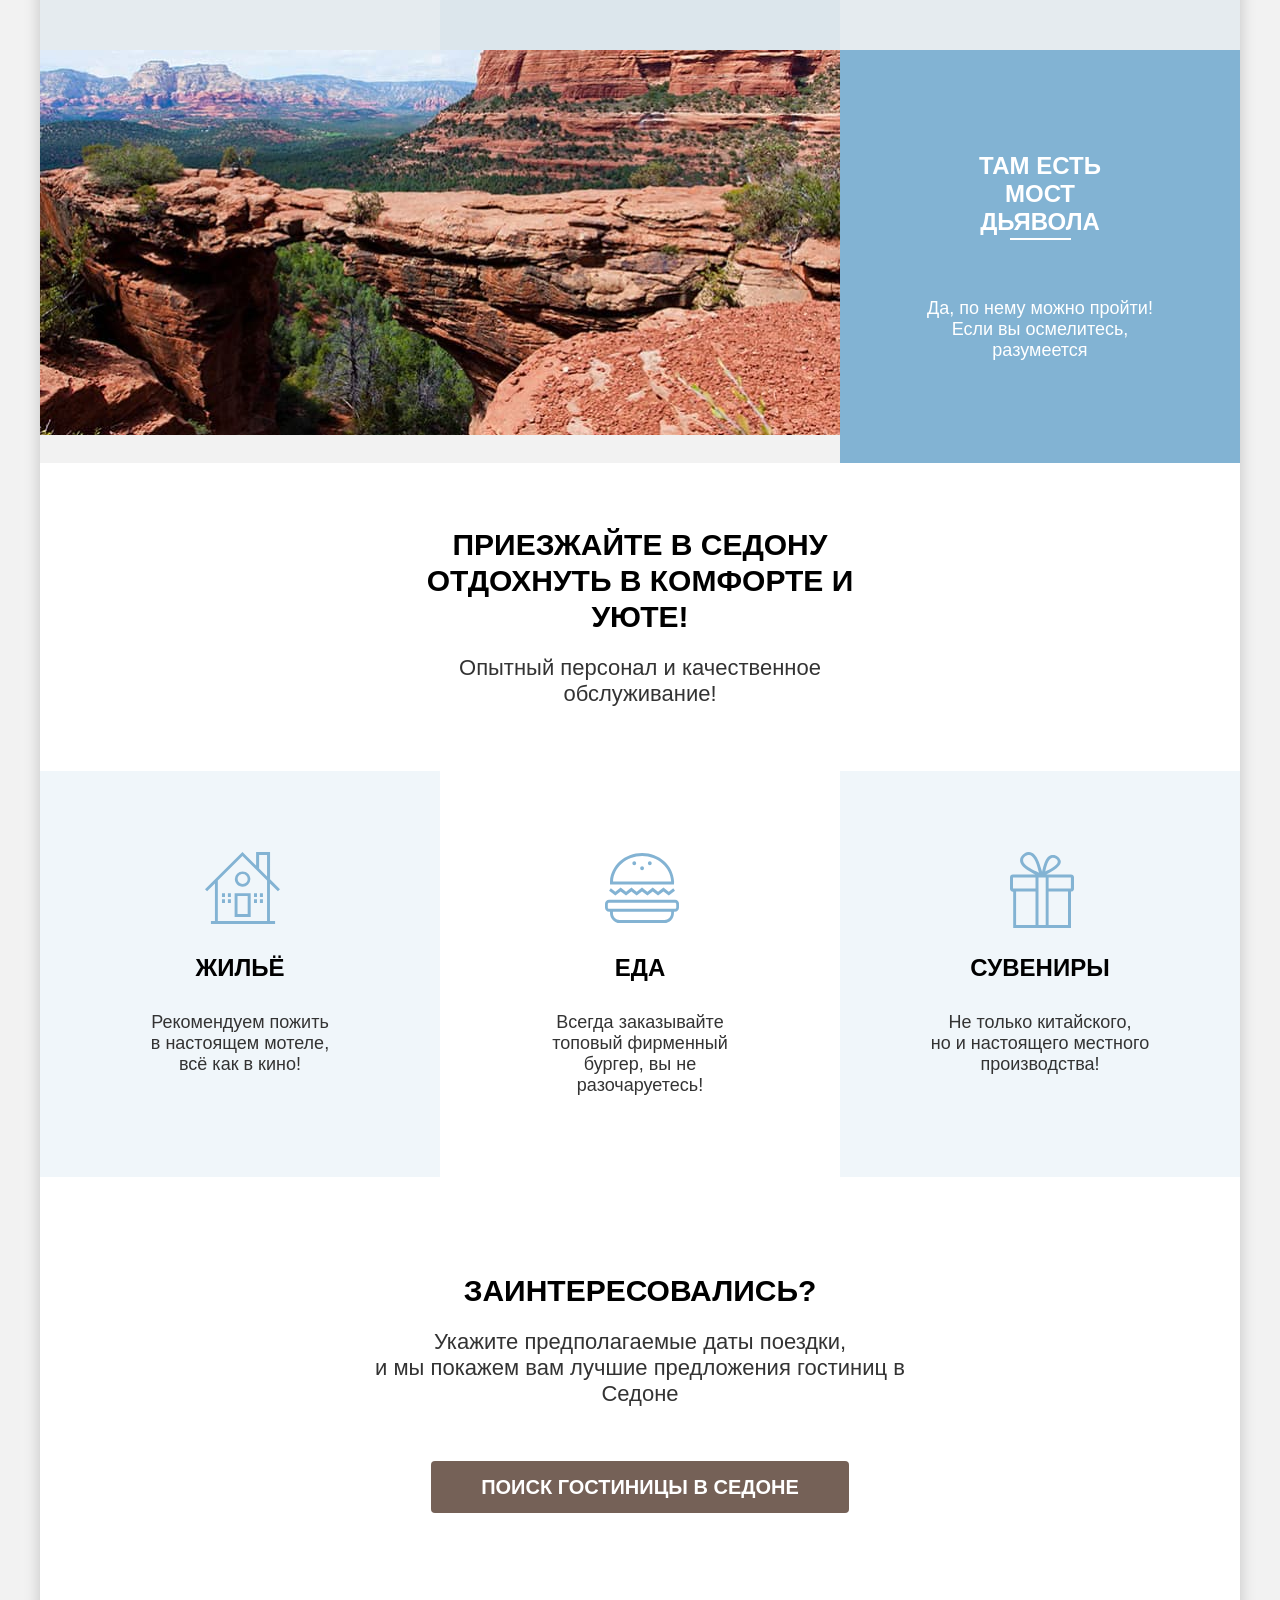
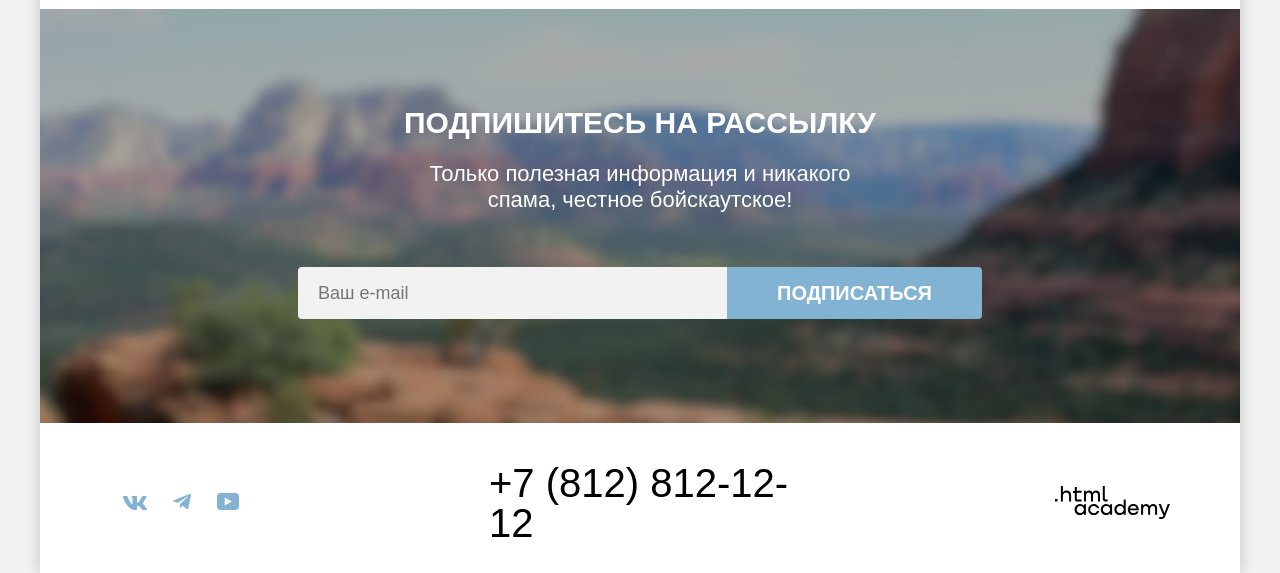
==== commit ec762411: "Pixel perfect 1.8" ====
--- a/index.html
+++ b/index.html
@@ -4,11 +4,13 @@
     <meta charset="utf-8">
     <title>Сайт Sedona</title>
     <link rel="stylesheet" href="styles/styles.css">
-    <link rel="icon" href="favicon.ico">
+    <link rel="icon" type="image/png" sizes="32x32" href="images/png/favicon.png">
   </head>
   <body>
     <header class="page-header white-section white-title">
-      <img class="header-logo" src="images/svg/logo.svg" width="140" height="70" alt="Логотип Седоны">
+      <a class="header-logo-link" href="index.html">
+        <img class="header-logo" src="images/svg/logo.svg" width="140" height="70" alt="Логотип Седоны">
+      </a>
       <nav class="navigation">
         <ul class="navigation-list list-none">
           <li class="naivigation-item">
@@ -72,7 +74,9 @@
             <h3 class="reasons-title section-title white-title reasons-title-white">Настоящий городок</h3>
             <p class="reasons-description white-color-description white-title">Седона — не аттракцион для туристов, там течёт своя жизнь</p>
           </li>
-          <li><img class="reasons-img" src="images/city.jpg" width="800" height="385" alt="Фото города"></li>
+          <li class="reasons-item-img">
+            <img class="reasons-img" src="images/city.jpg" width="800" height="385" alt="Фото города">
+          </li>
 
           <li class="reasons-item light-grey-color-item">
             <h3 class="reasons-title section-title reasons-title-black">Небольшая площадь</h3>
@@ -87,7 +91,9 @@
             <p class="reasons-description">Большинство едет в Гранд Каньон и толпится там</p>
           </li>
 
-          <li><img class="reasons-img" src="images/canyon.jpg" width="800" height="385" alt="Мост Дьявола"></li>
+          <li class="reasons-item-img">
+            <img class="reasons-img" src="images/canyon.jpg" width="800" height="385" alt="Мост Дьявола">
+          </li>
           <li class="reasons-item blue-color-item">
             <h3 class="reasons-title section-title white-title reasons-title-white">Там есть<br> мост дьявола</h3>
             <p class="reasons-description white-color-description white-title">Да, по нему можно пройти! Если вы осмелитесь, разумеется</p>
@@ -102,18 +108,15 @@
         </div>
 
         <ul class="recommendations-list list-none">
-          <li class="recommendations-item light-grey-color-item">
-            <img class="recommendations-img" src="images/svg/advantage-icon.svg" width="76" height="72" alt="">
+          <li class="recommendations-item recommendations-item-home light-grey-color-item">
             <h3 class="recommendations-title-secondary section-title">Жильё</h3>
             <p class="recommendations-description">Рекомендуем пожить<br> в настоящем мотеле,<br> всё как в кино!</p>
           </li>
-          <li class="recommendations-item">
-            <img class="recommendations-img" src="images/svg/advantage-icon-2.svg" width="75" height="72" alt="">
+          <li class="recommendations-item recommendations-item-meal">
             <h3 class="recommendations-title-secondary section-title">Еда</h3>
             <p class="recommendations-description">Всегда заказывайте<br> топовый фирменный бургер, вы не разочаруетесь!</p>
           </li>
-          <li class="recommendations-item light-grey-color-item">
-            <img class="recommendations-img" src="images/svg/advantage-icon-3.svg" width="75" height="76" alt="">
+          <li class="recommendations-item recommendations-item-suvenier light-grey-color-item">
             <h3 class="recommendations-title-secondary section-title">Сувениры</h3>
             <p class="recommendations-description">Не только китайского,<br>но и настоящего местного производства!</p>
           </li>
@@ -131,7 +134,7 @@
         <form class="newsletter-form" action="https://echo.htmlacademy.ru" method="post">
           <p class="newsletter-form-email">
             <label class="newsletter-label" for="newsletter-email"></label>
-              <input class="newsletter-email" type="email" id="newsletter-email" name="newsletter-email" placeholder="Ваш e-mail">
+              <input class="newsletter-email" type="email" id="newsletter-email" name="newsletter-email" placeholder="Ваш e-mail" required>
               <button class="button secondary-button newsletter-button" type="submit">Подписаться</button>
           </p>
         </form>
@@ -182,7 +185,7 @@
       <div class="modal modal-search">
         <div class="modal-header">
           <h2 class="section-title modal-title">Поиск гостиницы в седоне</h2>
-          <button class="button modal-close-button">
+          <button class="button modal-close-button" type="button">
             <svg xmlns="http://www.w3.org/2000/svg" width="53" height="53" fill="none" viewBox="0 0 53 53">
               <path fill="#000" d="M34 21.292 32.708 20 27 25.708 21.292 20 20 21.292 25.708 27 20 32.708 21.292 34 27 28.292 32.708 34 34 32.708 28.292 27z"/>
             </svg>
@@ -194,38 +197,38 @@
           <form class="modal-form" action="https://echo.htmlacademy.ru" method="post">
             <div class="field-group checkin-group">
               <span class="input-title">Дата Заезда:</span>
-              <label class="input-label">
-                <input class="input-date" type="text" name="checkin" value="27 апреля 2020">
-                <svg class="input-date-img" xmlns="http://www.w3.org/2000/svg" width="16" height="15" fill="none" viewBox="0 0 16 15">
-                  <path fill="#000" d="M5.75 10c.3 0 .5-.2.5-.5s-.2-.5-.5-.5-.5.2-.5.5.2.5.5.5"/><path fill="#000" d="M15 2h-2V0h-1v2H4V0H3v2H1c-.6 0-1 .4-1 1v11c0 .5.4 1 1 1h14c.5 0 1-.5 1-1V3c0-.6-.5-1-1-1m0 12H1V7h14zM1 6V3h2v2h1V3h8v2h1V3h2v3z"/><path fill="#000" d="M8 10c.3 0 .5-.2.5-.5S8.3 9 8 9s-.5.2-.5.5.2.5.5.5M10.25 10c.3 0 .5-.2.5-.5s-.2-.5-.5-.5-.5.2-.5.5.2.5.5.5M5.75 11c-.3 0-.5.2-.5.5s.2.5.5.5.5-.2.5-.5-.2-.5-.5-.5M3.5 10c.3 0 .5-.2.5-.5S3.8 9 3.5 9s-.5.2-.5.5.2.5.5.5M3.5 11c-.3 0-.5.2-.5.5s.2.5.5.5.5-.2.5-.5-.2-.5-.5-.5M8 11c-.3 0-.5.2-.5.5s.2.5.5.5.5-.2.5-.5-.2-.5-.5-.5M10.25 11c-.3 0-.5.2-.5.5s.2.5.5.5.5-.2.5-.5-.2-.5-.5-.5M12.5 10c.3 0 .5-.2.5-.5s-.2-.5-.5-.5-.5.2-.5.5.2.5.5.5M12.5 11c-.3 0-.5.2-.5.5s.2.5.5.5.5-.2.5-.5-.2-.5-.5-.5"/>
-                </svg>
-                <span class="input-description wrong-date">Мы не можем отправить вас в прошлое.</span>
-              </label>
+              <label class="input-label" for="checkin"></label>
+              <input class="input-date" id="checkin" type="text" name="checkin" value="27 апреля 2020" required>
+              <svg class="input-date-img" xmlns="http://www.w3.org/2000/svg" width="16" height="15" fill="none" viewBox="0 0 16 15">
+                <path fill="#000" d="M5.75 10c.3 0 .5-.2.5-.5s-.2-.5-.5-.5-.5.2-.5.5.2.5.5.5"/><path fill="#000" d="M15 2h-2V0h-1v2H4V0H3v2H1c-.6 0-1 .4-1 1v11c0 .5.4 1 1 1h14c.5 0 1-.5 1-1V3c0-.6-.5-1-1-1m0 12H1V7h14zM1 6V3h2v2h1V3h8v2h1V3h2v3z"/><path fill="#000" d="M8 10c.3 0 .5-.2.5-.5S8.3 9 8 9s-.5.2-.5.5.2.5.5.5M10.25 10c.3 0 .5-.2.5-.5s-.2-.5-.5-.5-.5.2-.5.5.2.5.5.5M5.75 11c-.3 0-.5.2-.5.5s.2.5.5.5.5-.2.5-.5-.2-.5-.5-.5M3.5 10c.3 0 .5-.2.5-.5S3.8 9 3.5 9s-.5.2-.5.5.2.5.5.5M3.5 11c-.3 0-.5.2-.5.5s.2.5.5.5.5-.2.5-.5-.2-.5-.5-.5M8 11c-.3 0-.5.2-.5.5s.2.5.5.5.5-.2.5-.5-.2-.5-.5-.5M10.25 11c-.3 0-.5.2-.5.5s.2.5.5.5.5-.2.5-.5-.2-.5-.5-.5M12.5 10c.3 0 .5-.2.5-.5s-.2-.5-.5-.5-.5.2-.5.5.2.5.5.5M12.5 11c-.3 0-.5.2-.5.5s.2.5.5.5.5-.2.5-.5-.2-.5-.5-.5"/>
+              </svg>
+              <span class="input-description wrong-date">Мы не можем отправить вас в прошлое.</span>
+
             </div>
             <div class="field-group checkout-group">
               <span class="input-title">Дата Выезда:</span>
-              <label class="input-label">
-                <input class="input-date" type="text" name="checkout" value="1 сентября 2021">
-                <svg class="input-date-img" xmlns="http://www.w3.org/2000/svg" width="16" height="15" fill="none" viewBox="0 0 16 15">
-                  <path fill="#000" d="M5.75 10c.3 0 .5-.2.5-.5s-.2-.5-.5-.5-.5.2-.5.5.2.5.5.5"/><path fill="#000" d="M15 2h-2V0h-1v2H4V0H3v2H1c-.6 0-1 .4-1 1v11c0 .5.4 1 1 1h14c.5 0 1-.5 1-1V3c0-.6-.5-1-1-1m0 12H1V7h14zM1 6V3h2v2h1V3h8v2h1V3h2v3z"/><path fill="#000" d="M8 10c.3 0 .5-.2.5-.5S8.3 9 8 9s-.5.2-.5.5.2.5.5.5M10.25 10c.3 0 .5-.2.5-.5s-.2-.5-.5-.5-.5.2-.5.5.2.5.5.5M5.75 11c-.3 0-.5.2-.5.5s.2.5.5.5.5-.2.5-.5-.2-.5-.5-.5M3.5 10c.3 0 .5-.2.5-.5S3.8 9 3.5 9s-.5.2-.5.5.2.5.5.5M3.5 11c-.3 0-.5.2-.5.5s.2.5.5.5.5-.2.5-.5-.2-.5-.5-.5M8 11c-.3 0-.5.2-.5.5s.2.5.5.5.5-.2.5-.5-.2-.5-.5-.5M10.25 11c-.3 0-.5.2-.5.5s.2.5.5.5.5-.2.5-.5-.2-.5-.5-.5M12.5 10c.3 0 .5-.2.5-.5s-.2-.5-.5-.5-.5.2-.5.5.2.5.5.5M12.5 11c-.3 0-.5.2-.5.5s.2.5.5.5.5-.2.5-.5-.2-.5-.5-.5"/>
-                </svg>
-                <span class="input-description">На эти даты есть свободные номера. Пока есть.</span>
-              </label>
+              <label class="input-label" for="checkout"></label>
+              <input class="input-date" id="checkout" type="text" name="checkout" value="1 сентября 2021" required>
+              <svg class="input-date-img" xmlns="http://www.w3.org/2000/svg" width="16" height="15" fill="none" viewBox="0 0 16 15">
+                <path fill="#000" d="M5.75 10c.3 0 .5-.2.5-.5s-.2-.5-.5-.5-.5.2-.5.5.2.5.5.5"/><path fill="#000" d="M15 2h-2V0h-1v2H4V0H3v2H1c-.6 0-1 .4-1 1v11c0 .5.4 1 1 1h14c.5 0 1-.5 1-1V3c0-.6-.5-1-1-1m0 12H1V7h14zM1 6V3h2v2h1V3h8v2h1V3h2v3z"/><path fill="#000" d="M8 10c.3 0 .5-.2.5-.5S8.3 9 8 9s-.5.2-.5.5.2.5.5.5M10.25 10c.3 0 .5-.2.5-.5s-.2-.5-.5-.5-.5.2-.5.5.2.5.5.5M5.75 11c-.3 0-.5.2-.5.5s.2.5.5.5.5-.2.5-.5-.2-.5-.5-.5M3.5 10c.3 0 .5-.2.5-.5S3.8 9 3.5 9s-.5.2-.5.5.2.5.5.5M3.5 11c-.3 0-.5.2-.5.5s.2.5.5.5.5-.2.5-.5-.2-.5-.5-.5M8 11c-.3 0-.5.2-.5.5s.2.5.5.5.5-.2.5-.5-.2-.5-.5-.5M10.25 11c-.3 0-.5.2-.5.5s.2.5.5.5.5-.2.5-.5-.2-.5-.5-.5M12.5 10c.3 0 .5-.2.5-.5s-.2-.5-.5-.5-.5.2-.5.5.2.5.5.5M12.5 11c-.3 0-.5.2-.5.5s.2.5.5.5.5-.2.5-.5-.2-.5-.5-.5"/>
+              </svg>
+              <span class="input-description">На эти даты есть свободные номера. Пока есть.</span>
             </div>
 
             <div class="field-group-container">
               <div class="field-group">
                 <span class="input-title">Взрослые:</span>
                 <div class="input-first-group">
-                  <button class="button button-minus" type="button">
+                  <label class="input-label" for="button-minus-left"></label>
+                  <button class="button button-minus" id='button-minus-left' type="button">
                     <svg xmlns="http://www.w3.org/2000/svg" width="20" height="20" fill="none" viewBox="0 0 20 20">
                       <path fill="#000" d="M3 9v2h14V9z"/>
                     </svg>
                   </button>
-                  <label class="input-label">
-                    <input class="input-adult" type="text" value="2">
-                  </label>
-                  <button class="button button-plus" type="button">
+                  <label class="input-label" for="adult"></label>
+                  <input class="input-adult" id="adult" type="text" value="2">
+                  <label class="input-label" for="button-plus-left"></label>
+                  <button class="button button-plus" id='button-plus-left' type="button">
                     <svg  xmlns="http://www.w3.org/2000/svg" width="20" height="20" fill="none" viewBox="0 0 20 20">
                       <path fill="#000" d="M17 9h-6V3H9v6H3v2h6v6h2v-6h6z"/>
                     </svg>
@@ -239,15 +242,17 @@
                   <span class="modal-info">Укажите количество детей, которые будут с вами, возраст которых от 6 до 18 лет. Дети до 6 лет размещаются бесплатно.</span>
                 </span>
                 <div class="input-second-group">
-                  <button class="button button-minus" type="button">
+                  <label class="input-label" for="button-minus-right"></label>
+                  <button class="button button-minus" id='button-minus-right' type="button">
                     <svg xmlns="http://www.w3.org/2000/svg" width="20" height="20" fill="none" viewBox="0 0 20 20">
                       <path fill="#000" d="M3 9v2h14V9z"/>
                     </svg>
                   </button>
-                  <label class="input-label">
-                    <input class="input-adult" type="text" value="2">
-                  </label>
-                  <button class="button button-plus" type="button">
+                  <label class="input-label" for="children"></label>
+                    <input class="input-adult" id='children' type="text" value="2">
+
+                  <label class="input-label" for="button-plus-right"></label>
+                  <button class="button button-plus" id="button-plus-right" type="button">
                     <svg xmlns="http://www.w3.org/2000/svg" width="20" height="20" fill="none" viewBox="0 0 20 20">
                       <path fill="#000" d="M17 9h-6V3H9v6H3v2h6v6h2v-6h6z"/>
                     </svg>
--- a/styles/styles.css
+++ b/styles/styles.css
@@ -15,31 +15,35 @@
 }
 
 :root {
-  --body-color: #f2f2f2;
-  --white-color: #ffffff;
+  --body-color: rgba(242, 242, 242, 1);
+  --white-color: rgba(255, 255, 255, 1);
   --white-color-hover: rgba(255, 255, 255, 0.6);
   --white-color-active: rgba(255, 255, 255, 0.3);
-  --black-color: #000000;
+  --black-color: rgba(0, 0, 0, 1);
   --black-color-hover: rgba(117, 97, 87, 1);
   --black-color-active: rgba(117, 97, 87, 0.3);
   --black-color-disable: rgba(0, 0, 0, 0.3);
-  --blue-color: #82b3d3;
-  --blue-color-hover: #68A2CA;
+  --blue-color: rgba(130, 179, 211, 1);
+  --blue-color-hover: rgba(104, 162, 202, 1);
   --blue-color-active: rgba(130, 179, 211, 1);
-  --green-color: #7db54F;
+  --green-color: rgba(125, 181, 79, 1);
   --green-color-hover: rgba(108, 158, 66, 1);
-  --brown-color: #756157;
-  --grey-color: #333333;
-  --dark-grey-color: #83B3D333;
-  --light-grey-color: #83B3D31F;
-  --border-item-color: #E5E5E5;
-  --brown-color-hover: #615048;
-  --brown-color-active: #756157;
-  --button-disabled: #E5E5E5;
-  --border--navigation: #756257;
+  --brown-color: rgba(117, 97, 87, 1);
+  --grey-color: rgba(51, 51, 51, 1);
+  --dark-grey-color: rgba(131, 179, 211, 0.2);
+  --light-grey-color: rgba(131, 179, 211, 0.12);
+  --border-item-color: rgba(229, 229, 229, 1);
+  --brown-color-hover: rgba(97, 80, 72, 1);
+  --brown-color-active: rgba(117, 97, 87, 1);
+  --button-disabled: rgba(229, 229, 229, 1);
+  --border--navigation: rgba(117, 98, 87, 1);
   --modal-container-color: rgba(242, 242, 242, 0.8);
-  --modal-close-button-focus: #E6E6E6;
+  --modal-close-button-focus: rgba(230, 230, 230, 1);
   --modal-wrong: rgba(255, 87, 87, 1);
+  --transparent-button-disable: rgba(255, 255, 255, 0.1);
+  --primary-button-disable: rgba(229, 229, 229, 0.1);
+  --shadow-color: rgba(0, 0, 0, 0.2);
+  --shadow-color-modal: rgba(0, 0, 0, 0.15);
 }
 
 *,
@@ -73,6 +77,7 @@
   font-style: normal;
 
   background-color: var(--body-color);
+  box-shadow: 0 0 15px var(--shadow-color);
 }
 
 a {
@@ -105,7 +110,6 @@
   padding-top: 51px;
   padding-bottom: 82px;
   margin: 0 auto;
-
 }
 
 .divider {
@@ -116,15 +120,24 @@
 }
 
 /*Header*/
+.header-logo-link {
+  /*position: relative;*/
+}
+
 .header-logo {
   position: absolute;
   z-index: 1;
+
 }
 
 .page-header {
   display: flex;
   align-items: center;
   padding: 0 70px;
+}
+
+.page-header .header-logo-link {
+  align-self: self-start;
 }
 
 /*Main*/
@@ -142,7 +155,7 @@
 
 .main-header,
 .inner-header {
-  background-color: var(--black-color);
+  background-color: var(--blue-color);
   background-size: 100% 100%;
   background-repeat: no-repeat;
 }
@@ -284,6 +297,16 @@
 .control-input[type='checkbox']:focus-visible  + .control-mark {
   background-color: var(--white-color);
   box-shadow: 0 0 0 3px var(--blue-color-active);
+}
+
+.control-input[type='checkbox']:disabled  + .control-mark {
+  background-color: var(--white-color-active);
+  pointer-events: none;
+}
+
+.control-checkbox-disabled {
+  color: var(--white-color-active);
+  pointer-events: none;
 }
 
 .control-mark {
@@ -383,6 +406,16 @@
   box-shadow: 0 0 0 3px var(--blue-color-active);
 }
 
+.control-input[type='radio']:disabled  + .control-mark {
+  background-color: var(--white-color-active);
+  pointer-events: none;
+}
+
+.control-radio-disabled {
+  color: var(--white-color-active);
+  pointer-events: none;
+}
+
 .control-input-label {
   position: absolute;
   top: 50%;
@@ -475,6 +508,11 @@
   color: var(--white-color-active);
 }
 
+.transparent-button:disabled {
+  color: var(--transparent-button-disable);
+  pointer-events: none;
+}
+
 .third-button {
   padding: 8px 18px;
   border-radius: 4px;
@@ -502,6 +540,7 @@
   background-color: var(--body-color);
   color: var(--grey-color);
   font-weight: 400;
+  pointer-events: none;
 }
 
 .hotel-card-rating {
@@ -653,6 +692,11 @@
   margin: 0;
   font-size: 22px;
   line-height: 26px;
+}
+
+.description-reasons {
+  padding: 0 270px;
+  color: var(--grey-color);
 }
 
 /*Reasons*/
@@ -684,23 +728,27 @@
 
 .reasons-description {
   display: block;
-  width: 230px;
+  max-width: 236px;
   margin: 0 auto;
+  color: var(--grey-color);
 }
 
 .reasons-list {
-  display: flex;
-  flex-wrap: wrap;
+  display: grid;
+  grid-template-columns: repeat(3, 1fr);
 }
 
 .reasons-item {
-  flex-grow: 1;
-  padding: 113px 85px;
+  padding: 113px 81px;
+}
+
+.reasons-item-img {
+  grid-column: span 2;
 }
 
 .reasons-item:first-child,
 .reasons-item:last-child {
-  padding: 102px 85px;
+  padding: 102px 81px;
 }
 
 .reasons-img {
@@ -714,6 +762,7 @@
 
 .blue-color-item {
   background-color: var(--blue-color);
+  padding: 102px 85px;
 }
 
 .light-grey-color-item {
@@ -741,6 +790,7 @@
   margin: 0;
   font-size: 24px;
   line-height: 28px;
+  margin-top: 102px;
   margin-bottom: 30px;
 }
 
@@ -748,11 +798,13 @@
   margin: 0;
   font-size: 22px;
   line-height: 26px;
+  color: var(--grey-color);
 }
 
 .recommendations-description {
   margin: 0 auto;
   max-width: 230px;
+  color: var(--grey-color);
 }
 
 .recommendations-list {
@@ -775,9 +827,23 @@
   background-color: var(--white-color);
 }
 
-.recommendations-img {
-  margin: 0 auto;
-  margin-bottom: 26px;
+
+.recommendations-item {
+  background-repeat: no-repeat;
+  background-position: 164px 81px;
+}
+
+.recommendations-item-home {
+  background-image: url("../images/svg/advantage-icon.svg");
+}
+
+.recommendations-item-meal {
+  background-image: url("../images/svg/advantage-icon-2.svg");
+}
+
+
+.recommendations-item-suvenier {
+  background-image: url("../images/svg/advantage-icon-3.svg");
 }
 
 /*Search*/
@@ -827,6 +893,27 @@
   color: var(--white-color-active);
 }
 
+.primary-button:disabled {
+  background-color: var(--primary-button-disable);
+  color: var(--transparent-button-disable);
+}
+
+.primary-button:disabled,
+.secondary-button:disabled,
+.third-button:disabled {
+  color: var(--white-color-active);
+  background-color: var(--border-item-color);
+  pointer-events: none;
+}
+
+.primary-button-disabled,
+.secondary-button-disabled,
+.third-button-disabled {
+  color: var(--white-color-active);
+  background-color: var(--border-item-color);
+  pointer-events: none;
+}
+
 .third-button:hover,
 .third-button:focus {
   background-color: var(--green-color-hover);
@@ -875,6 +962,10 @@
 .newsletter-description,
 .newsletter-form-email {
   margin-bottom: 54px;
+}
+
+.search-description {
+  color: var(--grey-color);
 }
 
 .newsletter-description {
@@ -900,6 +991,7 @@
   text-transform: uppercase;
   font-size: 30px;
   line-height: 36px;
+  max-width: 340px;
 }
 
 .sort {
@@ -911,6 +1003,8 @@
 .sort-list {
   display: flex;
   gap: 8px;
+  flex-wrap: wrap;
+  max-width: 160px;
 }
 
 .sort-list-item a {
@@ -919,6 +1013,26 @@
   border-radius: 4px;
   outline: 2px solid var(--black-color);
   border: none;
+  min-width: 48px;
+  min-height: 48px;
+}
+
+.sort-list-view-cards {
+  background-image: url("../images/svg/view-cards.svg");
+  background-repeat: no-repeat;
+  background-position: 16px 18px;
+}
+
+.sort-list-view-card {
+  background-image: url("../images/svg/view-card.svg");
+  background-repeat: no-repeat;
+  background-position: 16px 18px;
+}
+
+.sort-list-view-list {
+  background-image: url("../images/svg/view-list.svg");
+  background-repeat: no-repeat;
+  background-position: 16px 18px;
 }
 
 .sort-list-item a:active {
@@ -962,6 +1076,7 @@
   border: none;
   border-radius: 4px;
   min-width: 290px;
+  background-color: var(--white-color);
 }
 
 .select-sort:hover,
@@ -971,8 +1086,10 @@
 }
 
 .select-sort:disabled {
-  border: 2px solid var(--black-color-disable);
   color: var(--black-color-disable);
+  background-image: url('../images/svg/select-arrow-disabled.svg');
+  outline: 2px solid var(--black-color-disable);
+  pointer-events: none;
 }
 
 /*Hotel*/
@@ -1006,6 +1123,7 @@
   flex-wrap: wrap;
   justify-content: space-between;
   align-items: center;
+  color: var(--grey-color);
 }
 
 .hotel-card-description:not(:last-child) {
@@ -1015,7 +1133,7 @@
 /*Newsletter*/
 .newsletter-background {
   background-image: url("../images/subscribe.jpg");
-  background-color: var(--black-color);
+  background-color: var(--blue-color);
   background-size: 100% auto;
   background-repeat: no-repeat;
 }
@@ -1142,6 +1260,7 @@
   background-color: var(--white-color);
   border-radius: 30px;
   width: 717px;
+  box-shadow: 0 25px 50px var(--shadow-color-modal);
 }
 
 .modal-container {
@@ -1212,12 +1331,13 @@
   font-size: 20px;
   font-weight: 700;
   line-height: 24px;
+  min-width: 120px;
 }
 
 .input-title-children::after {
   content: 'i';
   color: var(--white-color);
-  margin-left: 8px;
+  margin-left: 5px;
   padding: 4px 11px;
   background-image: url("../images/svg/ellipse.svg");
   background-repeat: no-repeat;
@@ -1240,11 +1360,11 @@
 }
 
 .checkin-group {
-  gap: 24px;
+  gap: 8px;
 }
 
 .checkout-group {
-  gap: 20px;
+  gap: 8px;
 }
 
 .input-date-img {
@@ -1261,7 +1381,7 @@
   margin: 0;
   position: absolute;
   top: calc(100% + 4px);
-  left: 20px;
+  left: 157px;
   font: inherit;
   font-size: 16px;
   font-weight: 400;
@@ -1322,7 +1442,7 @@
 }
 
 .input-first-group {
-  margin-left:auto;
+  margin-left: 15px;
 }
 
 .input-second-group {
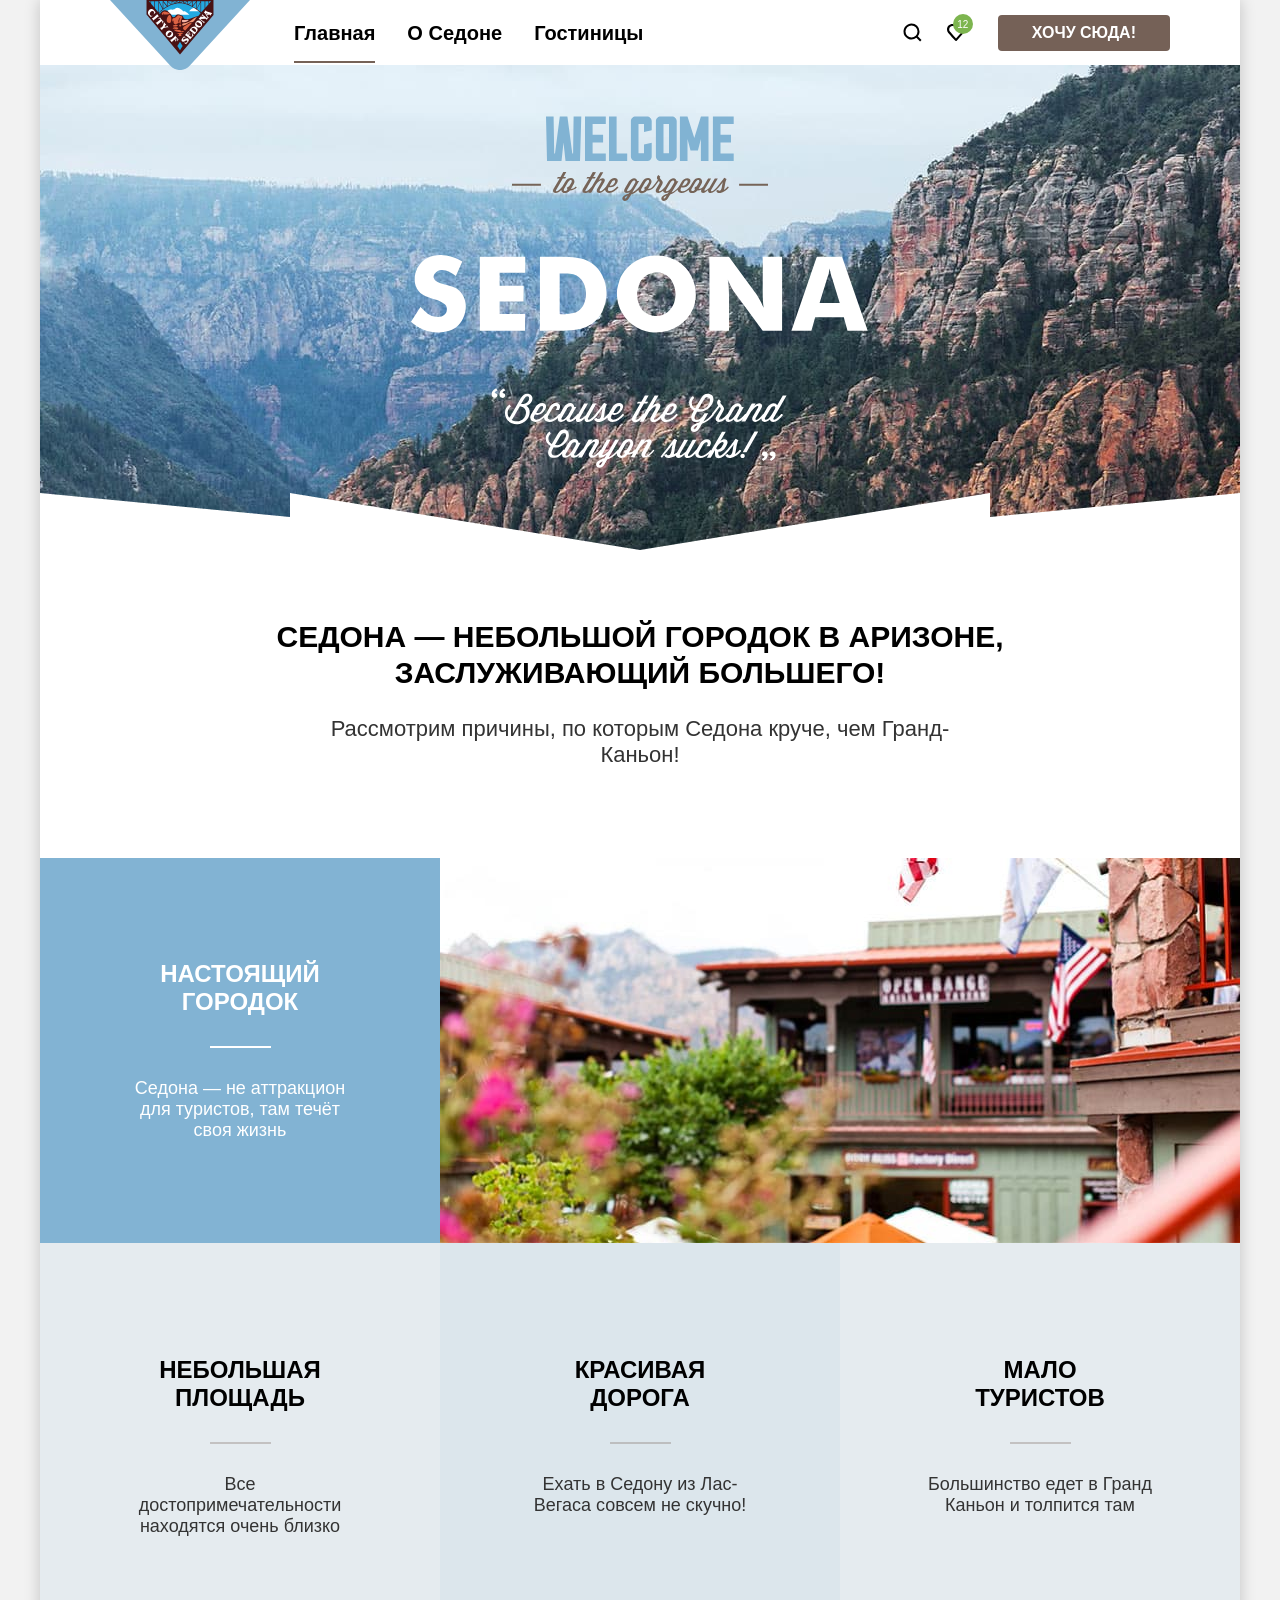
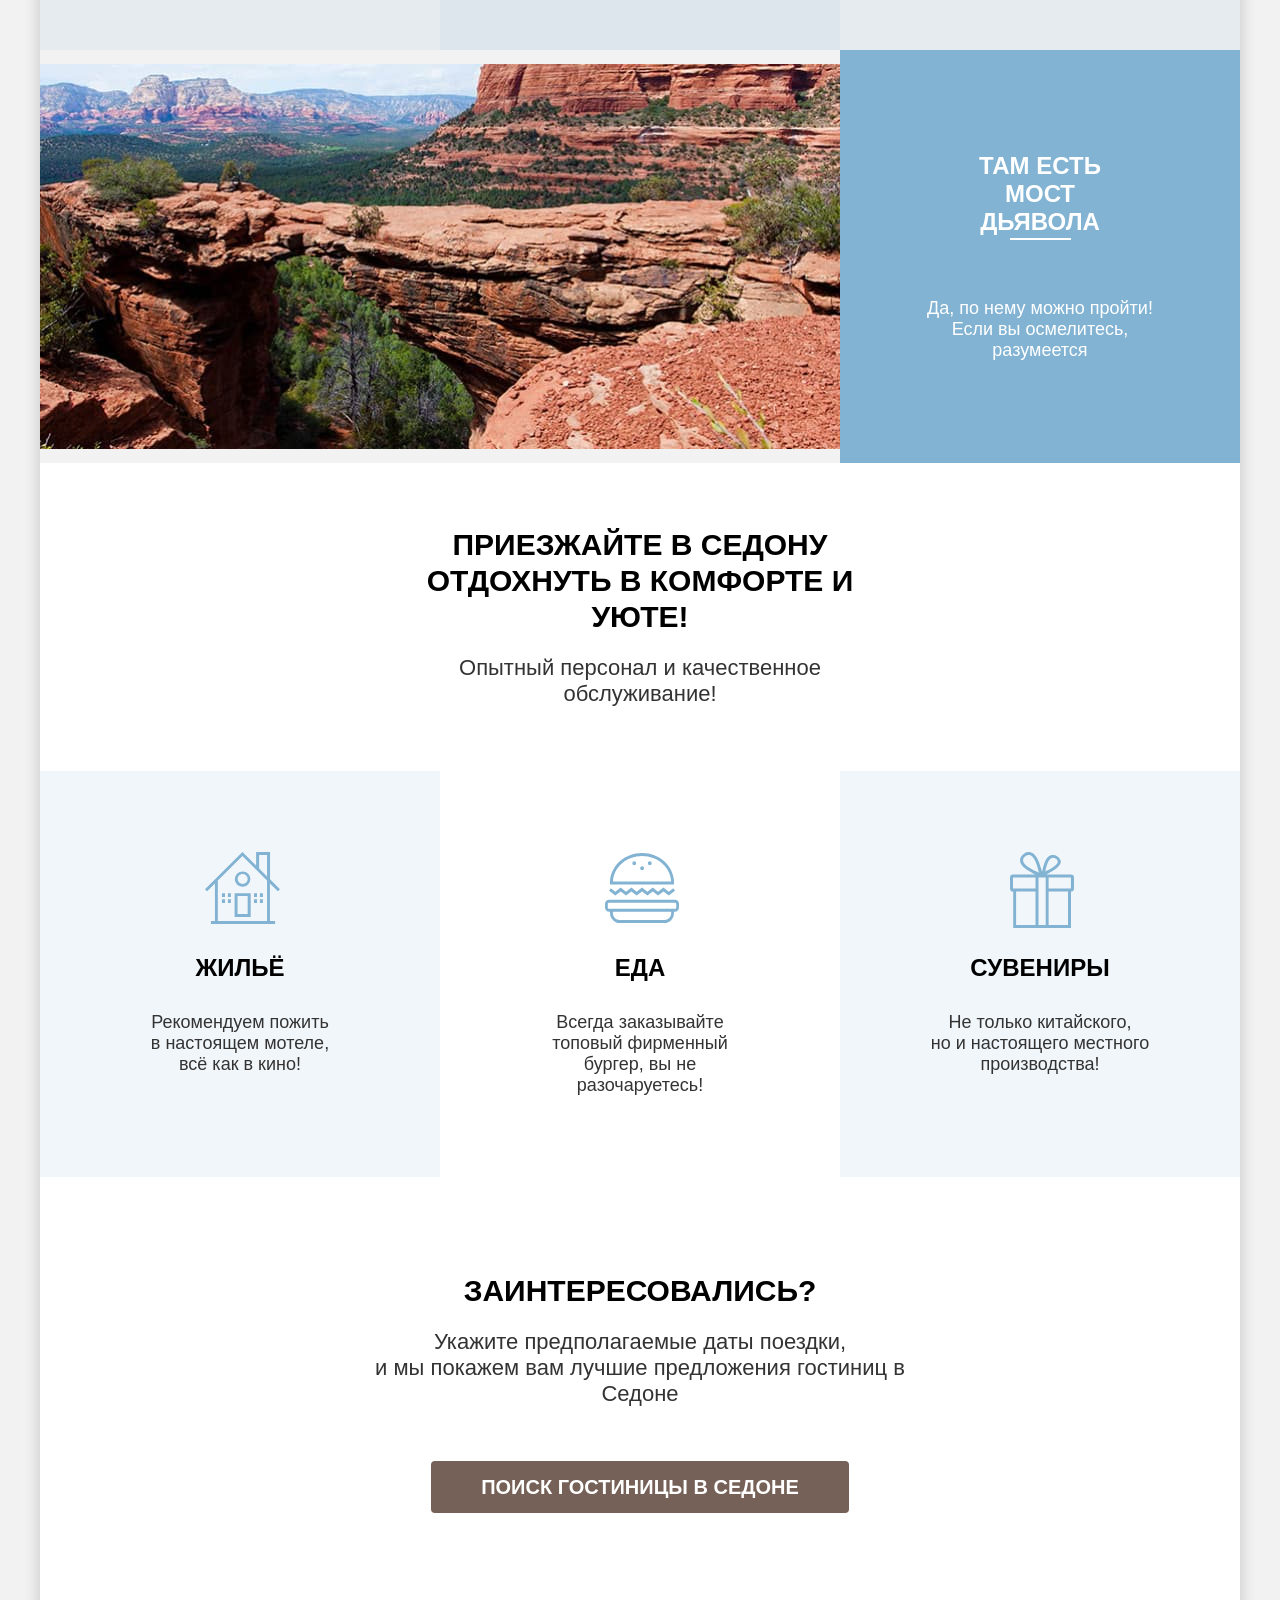
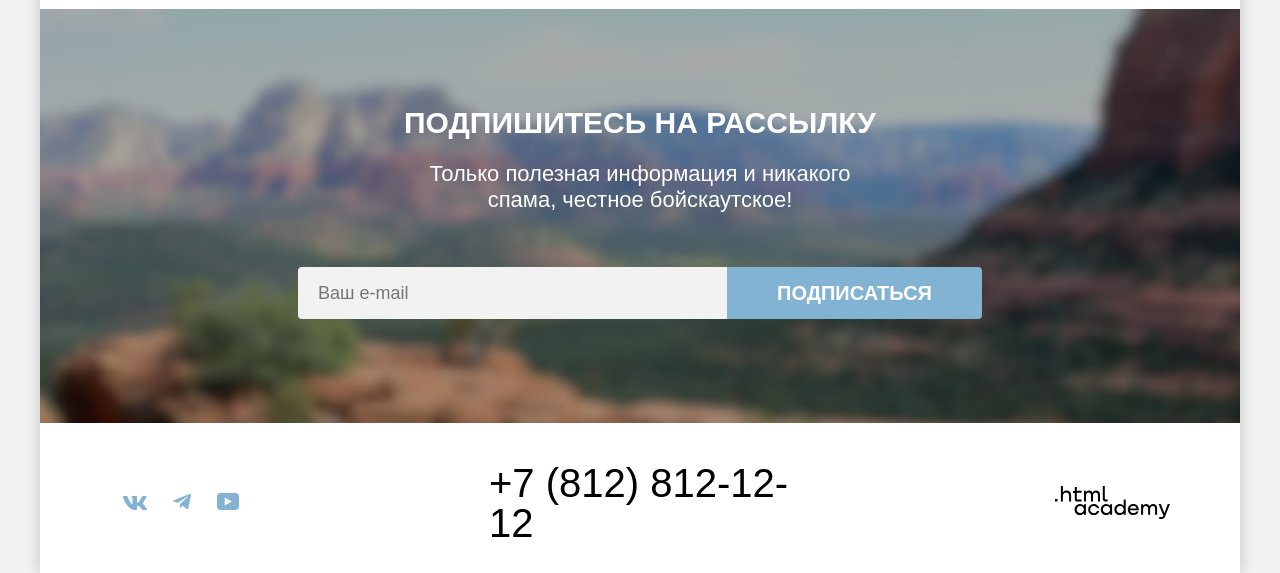
==== commit 7f4f8c88: "Защита. Попытка №2" ====
--- a/index.html
+++ b/index.html
@@ -35,13 +35,9 @@
             </a>
           </li>
           <li class="secondary-navigation-item">
-            <a class="secondary-navigation-link" href="#">
+            <a class="secondary-navigation-link secondary-navigation-link-favorites" data-likes="12" href="#">
               <svg class="secondary-navigation-chosen" xmlns="http://www.w3.org/2000/svg" width="20" height="20" fill="none" viewBox="0 0 20 20">
                 <path fill="#000" d="M9.9 19c-.3 0-.6-.1-.8-.4-5.4-6.1-6.7-7.5-7-7.9C1.4 9.8 1 8.6 1 7.4 1 4.4 3.4 2 6.5 2 7.8 2 9 2.5 10 3.3c1-.8 2.3-1.3 3.5-1.3 3 0 5.5 2.4 5.5 5.4 0 1.3-.5 2.5-1.3 3.4l-7 7.9c-.2.2-.4.3-.8.3m-6-9.5c.3.4 3.5 4 6.1 6.9l6.2-7c.5-.5.7-1.2.7-2 0-1.8-1.5-3.3-3.3-3.3-1 0-2 .5-2.7 1.3-.3.3-.6.4-.9.4s-.6-.2-.8-.4c-.7-.8-1.7-1.3-2.7-1.3-1.8 0-3.3 1.5-3.3 3.3-.1.9.3 1.6.7 2.1q-.15 0 0 0"/>
-              </svg>
-              <svg class="secondary-navigation-circle" aria-hidden="true" focusable="false" xmlns="http://www.w3.org/2000/svg" width="20" height="20" fill="none" viewBox="0 0 20 20">
-                <rect width="20" height="20" fill="#7db54f" rx="10"/>
-                <path fill="#fff" d="M5.13 13.26h1.4V8.42l.1-.59-.4.47-1.1.79-.38-.51 2.2-1.7h.36v6.38h1.37V14H5.13zm8.83-4.67q0 .53-.2 1.09a6.6 6.6 0 0 1-.51 1.11q-.31.56-.7 1.1-.39.53-.78 1.01l-.49.43v.04l.64-.11h2.18V14h-3.98v-.29q.22-.23.53-.57a16 16 0 0 0 1.3-1.63q.33-.47.59-.95.27-.48.43-.95t.16-.89q0-.49-.28-.81-.28-.33-.85-.33-.38 0-.74.16-.36.15-.62.35l-.33-.57q.35-.3.83-.47t1.03-.17q.43 0 .76.13.33.12.56.35t.35.55q.12.31.12.68"/>
               </svg>
               <span class="visually-hidden">Избранное</span>
             </a>
@@ -125,7 +121,7 @@
       <section class="search white-section">
         <h2 class="search-title section-title">Заинтересовались?</h2>
         <p class="search-description">Укажите предполагаемые даты поездки,<br>и мы покажем вам лучшие предложения гостиниц в Седоне</p>
-        <a class="button primary-button search-link" href="#">Поиск гостиницы в Седоне</a>
+        <button class="button primary-button search-link" type="button">Поиск гостиницы в Седоне</button>
       </section>
 
       <section class="newsletter newsletter-background">
@@ -173,7 +169,7 @@
         <a class="footer-contacts-phone" href="tel:+78128121212">+7 (812) 812-12-12</a>
       </address>
 
-      <a class="footer-link" href="https://www.htmlacademy.ru">
+      <a class="footer-link" href="https://htmlacademy.ru/intensive/htmlcss">
         <svg aria-hidden="true" focusable="false"  xmlns="http://www.w3.org/2000/svg" width="115" height="33" fill="none" viewBox="0 0 115 33">
           <path fill="#000" d="M0 12.9v2.6h2.5v-2.6zM11.6 4.5c-1.6 0-2.8.7-3.6 1.7h-.1V0h-2v15.5h2v-5.3c0-2.1 1.3-3.6 3.3-3.6 1.8 0 2.9 1.4 2.9 3.2v5.7h2V9.4c.1-3-1.8-4.9-4.5-4.9M26.6 4.8h-4.8V1.1h-2v3.8h-1.9v2h1.9v6c0 1.7 1 2.7 2.7 2.7h4.1v-2h-3.7c-.7 0-1.1-.4-1.1-1.1V6.8h4.8zM41.1 4.6c-1.6 0-2.9.8-3.5 2.1h-.1c-.6-1.2-1.8-2.1-3.4-2.1-1.4 0-2.5.8-3.1 1.8h-.1V4.8H29v10.6h2V10c0-2 1-3.5 2.6-3.5 1.5 0 2.4 1 2.4 2.6v6.3h2V9.8c0-2.4 1.4-3.3 2.6-3.3 1.5 0 2.4 1 2.4 2.6v6.3h2V8.9c.1-2.5-1.4-4.3-3.9-4.3M47.8 12.7c0 1.7 1 2.7 2.8 2.7h2v-2h-1.7c-.7 0-1.1-.4-1.1-1.1V0h-2zM28.9 19.7c-.9-1.1-2.2-1.8-3.9-1.8-3.1 0-5.4 2.3-5.4 5.6s2.3 5.6 5.4 5.6c1.8 0 3-.8 3.8-1.9h.1v1.6h2V18.2h-2zm-3.6 7.4c-2.2 0-3.6-1.6-3.6-3.6s1.4-3.6 3.6-3.6 3.6 1.6 3.6 3.6c0 1.9-1.4 3.6-3.6 3.6M44.2 22c-.5-2.4-2.6-4.1-5.4-4.1a5.4 5.4 0 0 0-5.6 5.6c0 3.1 2.2 5.6 5.6 5.6 2.8 0 4.9-1.8 5.4-4.2h-2.1a3.4 3.4 0 0 1-3.3 2.3c-2.2 0-3.6-1.6-3.6-3.6s1.4-3.6 3.6-3.6c1.6 0 2.8 1 3.3 2.2h2.1zM55.1 19.7c-.9-1.1-2.2-1.8-3.9-1.8-3.1 0-5.4 2.3-5.4 5.6s2.3 5.6 5.4 5.6c1.8 0 3-.8 3.8-1.9h.1v1.6h2V18.2h-2zm-3.6 7.4c-2.2 0-3.6-1.6-3.6-3.6s1.4-3.6 3.6-3.6 3.6 1.6 3.6 3.6c0 1.9-1.5 3.6-3.6 3.6M68.7 19.8c-.9-1.1-2.2-1.9-3.9-1.9-3.1 0-5.4 2.3-5.4 5.6s2.2 5.6 5.4 5.6c1.7 0 3-.8 3.8-1.8h.1v1.5h2V13.4h-2zm-3.6 7.3c-2.2 0-3.6-1.6-3.6-3.6s1.4-3.6 3.6-3.6 3.6 1.6 3.6 3.6c-.1 2-1.5 3.6-3.6 3.6M78.3 17.9c-3.3 0-5.5 2.5-5.5 5.6 0 3 2.1 5.6 5.5 5.6 2.5 0 4.5-1.3 5.2-3.6h-2.1c-.5 1-1.6 1.6-3 1.6-1.9 0-3.3-1.3-3.4-2.9h8.8c.2-3.6-2-6.3-5.5-6.3m0 1.9c1.7 0 3 1 3.3 2.6h-6.5c.3-1.5 1.5-2.6 3.2-2.6M98.2 17.9c-1.6 0-2.9.8-3.6 2h-.1c-.6-1.2-1.8-2-3.4-2-1.4 0-2.5.7-3.1 1.8v-1.5h-1.9v10.6h2v-5.4c0-2 1-3.4 2.6-3.5 1.5 0 2.4 1 2.4 2.6v6.3h2v-5.6c0-2.4 1.4-3.3 2.6-3.3 1.5 0 2.4 1 2.4 2.6v6.3h2v-6.5c.1-2.6-1.4-4.4-3.9-4.4M109.4 27l-3.6-8.9h-2.2l4.8 11.6c-.3.9-.7 1.2-1.7 1.2h-2.5v2h2.5c1.8 0 2.8-.8 3.5-2.6l4.7-12.2h-2.1z"/>
         </svg>
--- a/styles/styles.css
+++ b/styles/styles.css
@@ -189,7 +189,8 @@
 }
 
 
-.breadcrumbs-link {
+.breadcrumbs-link,
+.breadcrumbs-link-current {
   display:flex;
   font-size: 16px;
   line-height: 21px;
@@ -602,6 +603,26 @@
   margin-left: 20px;
 }
 
+.secondary-navigation-link-favorites {
+  position: relative;
+}
+
+.secondary-navigation-link-favorites::after {
+  content: attr(data-likes);
+  position: absolute;
+  top: -58%;
+  right: -35%;
+  width: 20px;
+  height: 20px;
+  border-radius: 50%;
+  background-color: var(--green-color);
+  color: var(--white-color);
+  font: inherit;
+  font-size: 10px;
+  text-align: center;
+
+}
+
 .navigation-link {
   padding: 20px 16px;
   position: relative;
@@ -628,6 +649,7 @@
 
 .naivigation-item {
   position: relative;
+  display: inline-flex;
 }
 
 .navigation-link,
@@ -753,6 +775,7 @@
 
 .reasons-img {
   display: block;
+  height: 100%;
 }
 
 .white-title,
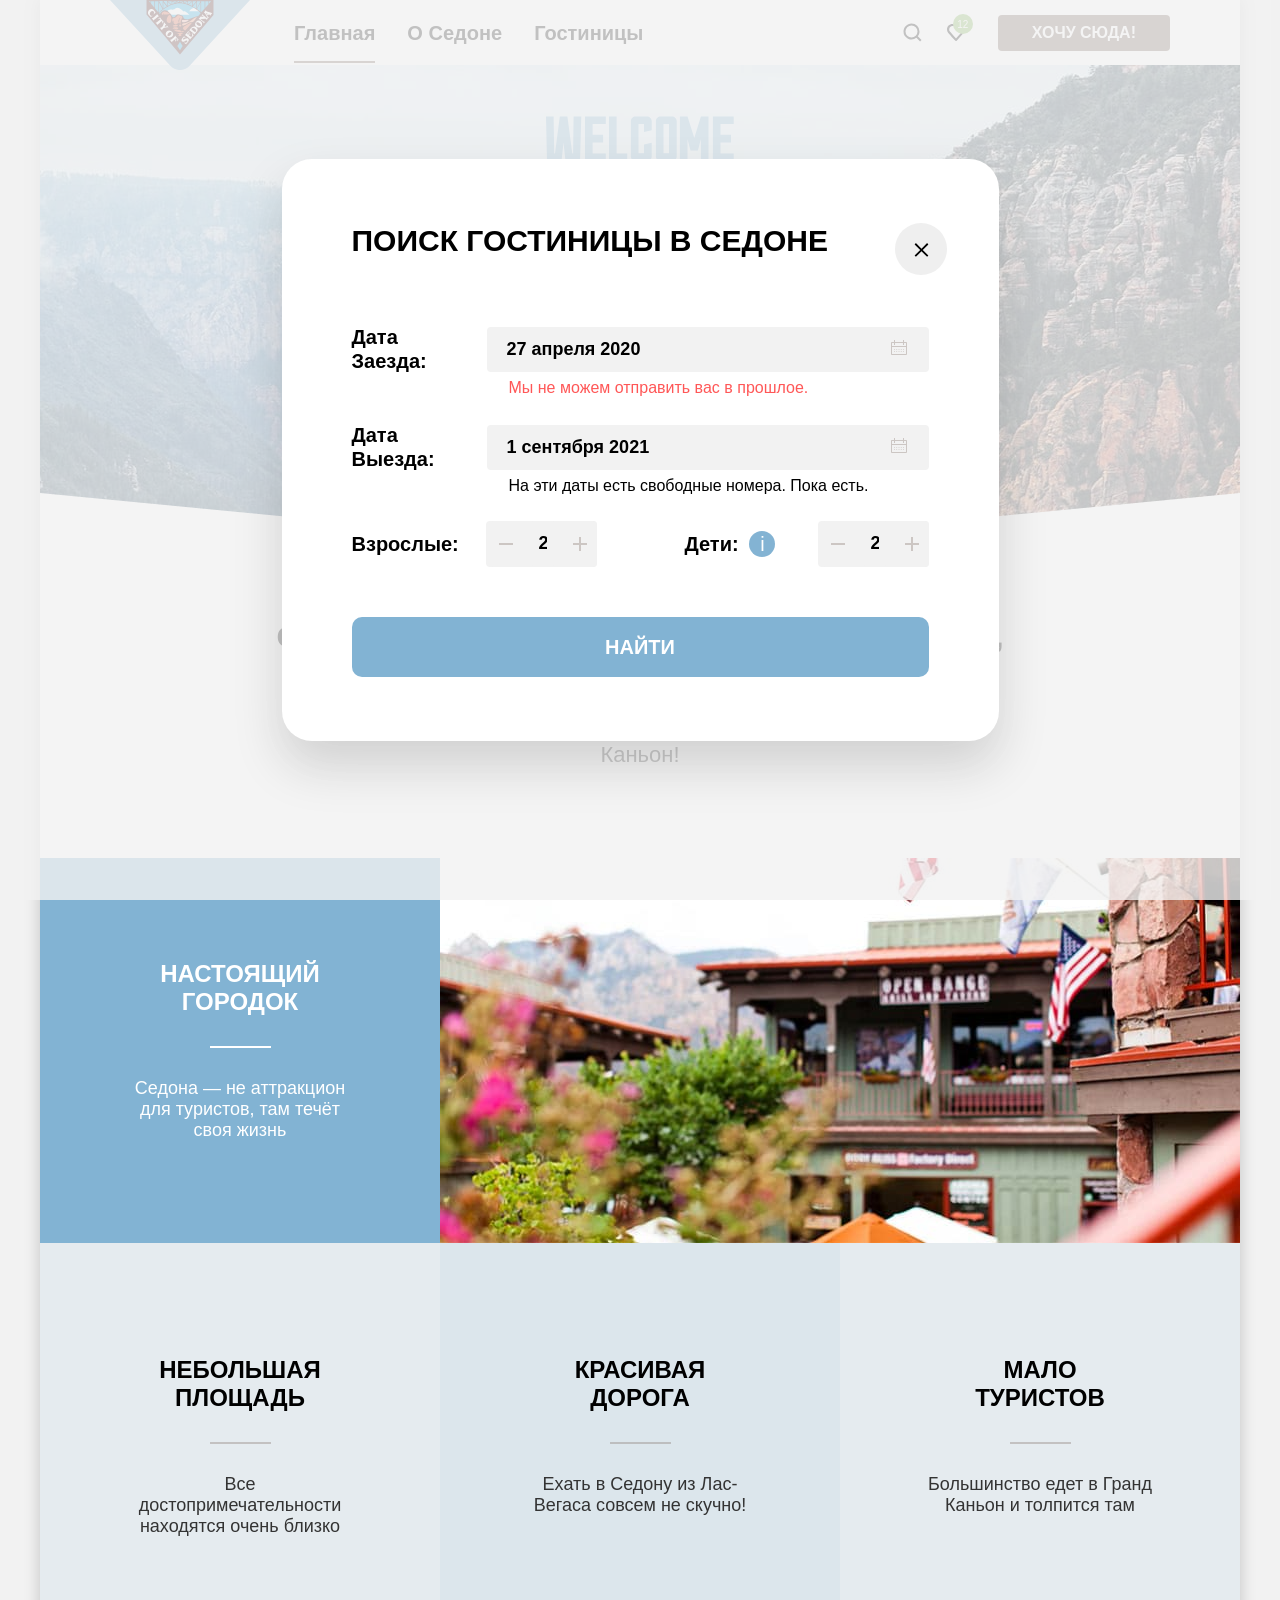
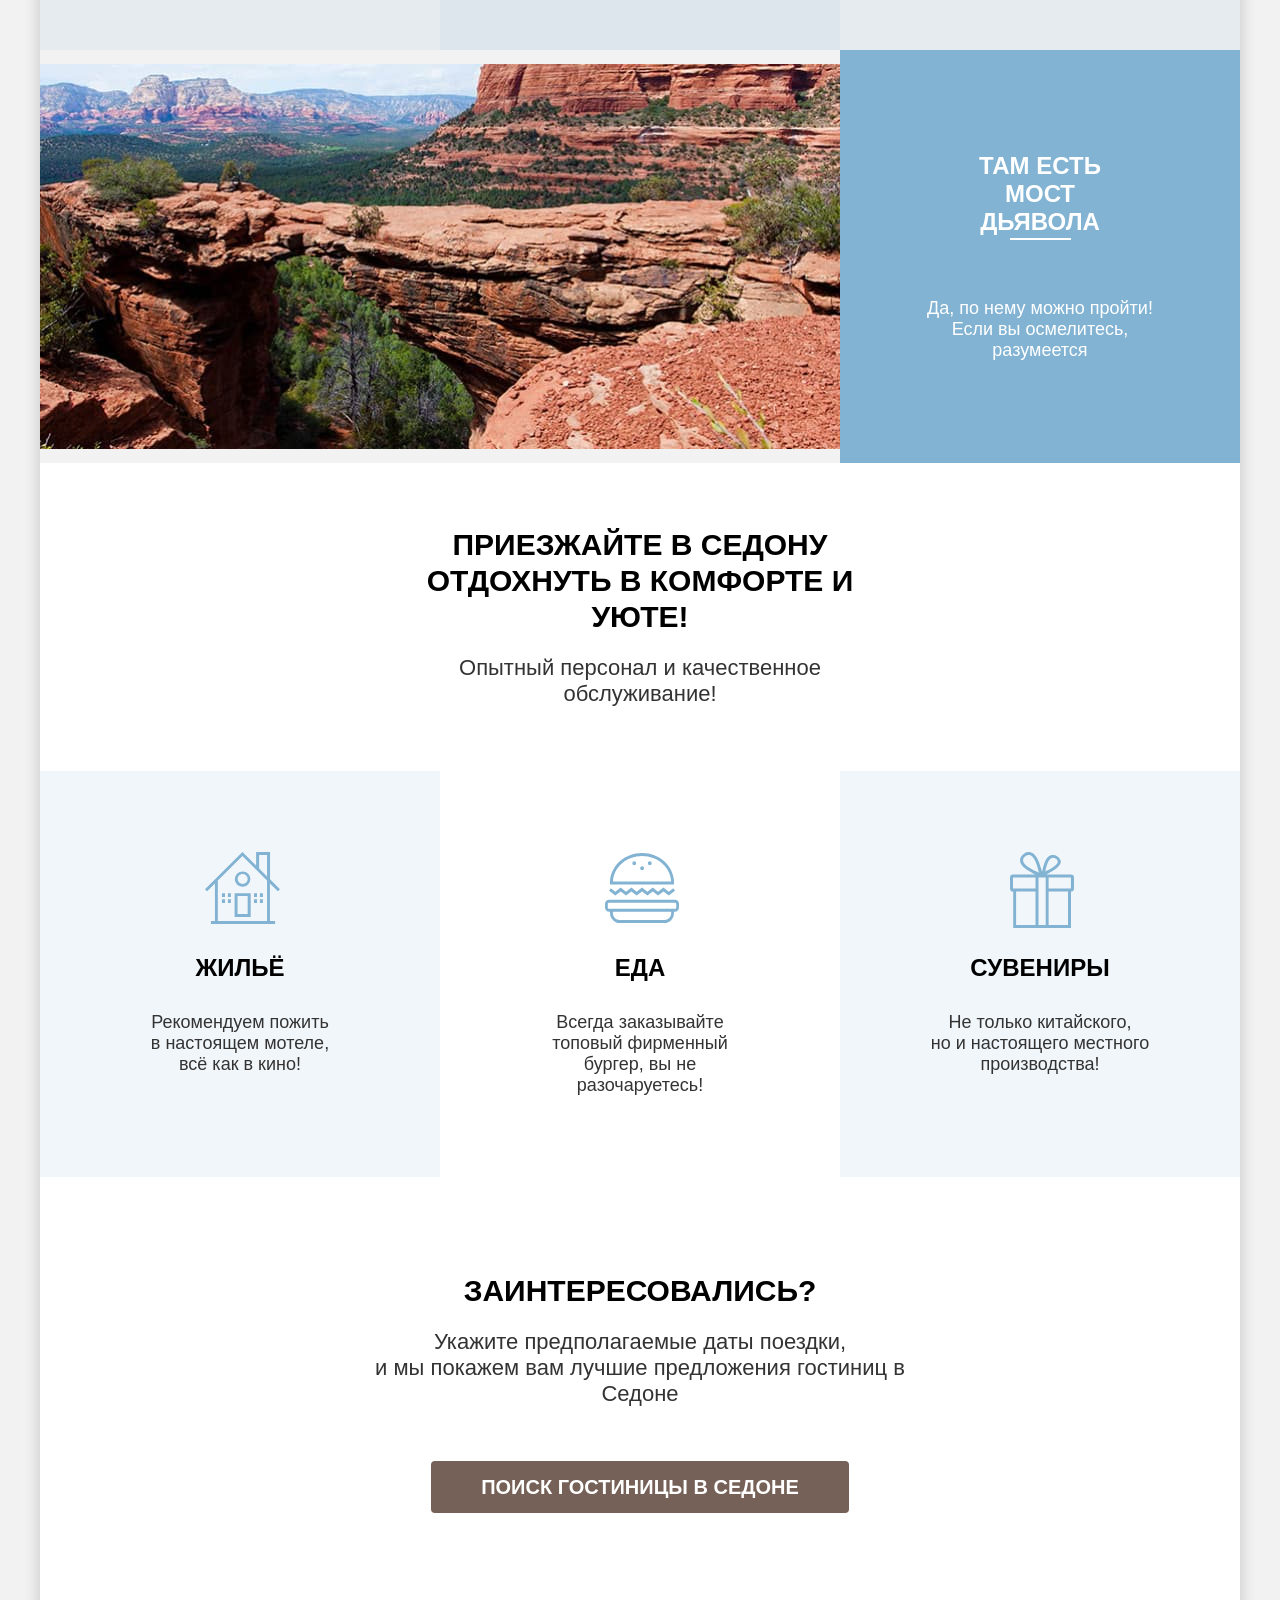
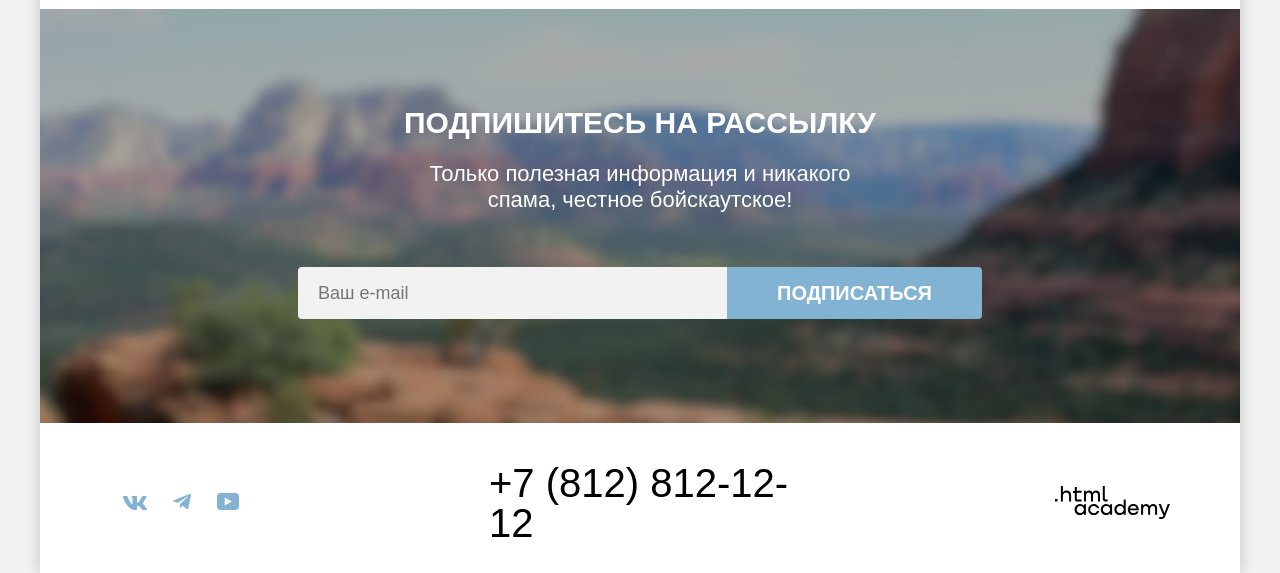
==== commit 38e280f1: "Защита. Попытка №2 v1.2" ====
--- a/index.html
+++ b/index.html
@@ -177,7 +177,7 @@
       </a>
     </footer>
 
-    <div class="modal-container">
+    <div class="modal-container modal-on">
       <div class="modal modal-search">
         <div class="modal-header">
           <h2 class="section-title modal-title">Поиск гостиницы в седоне</h2>
--- a/styles/styles.css
+++ b/styles/styles.css
@@ -1354,7 +1354,7 @@
   font-size: 20px;
   font-weight: 700;
   line-height: 24px;
-  min-width: 120px;
+  min-width: 119px;
 }
 
 .input-title-children::after {
@@ -1473,13 +1473,13 @@
 
 .button-plus,
 .button-minus {
-  padding: 13px 8px;
+  padding: 13px 7px;
   background-color: var(--body-color);
 }
 
 .input-adult {
-  width: 31px;
-  height: 47px;
+  width: 28px;
+  height: 45px;
 }
 
 .button-plus path,
@@ -1525,7 +1525,7 @@
   padding: 20px 18px 18px 22px;
   position: absolute;
   right: 42px;
-  top: 50px;
+  top: 52px;
   width: 256px;
   height: 143px;
   font: inherit;
@@ -1542,7 +1542,7 @@
   display: none;
   position: absolute;
   right: 161px;
-  top: 41px
+  top: 43px
 }
 
 .modal-on {
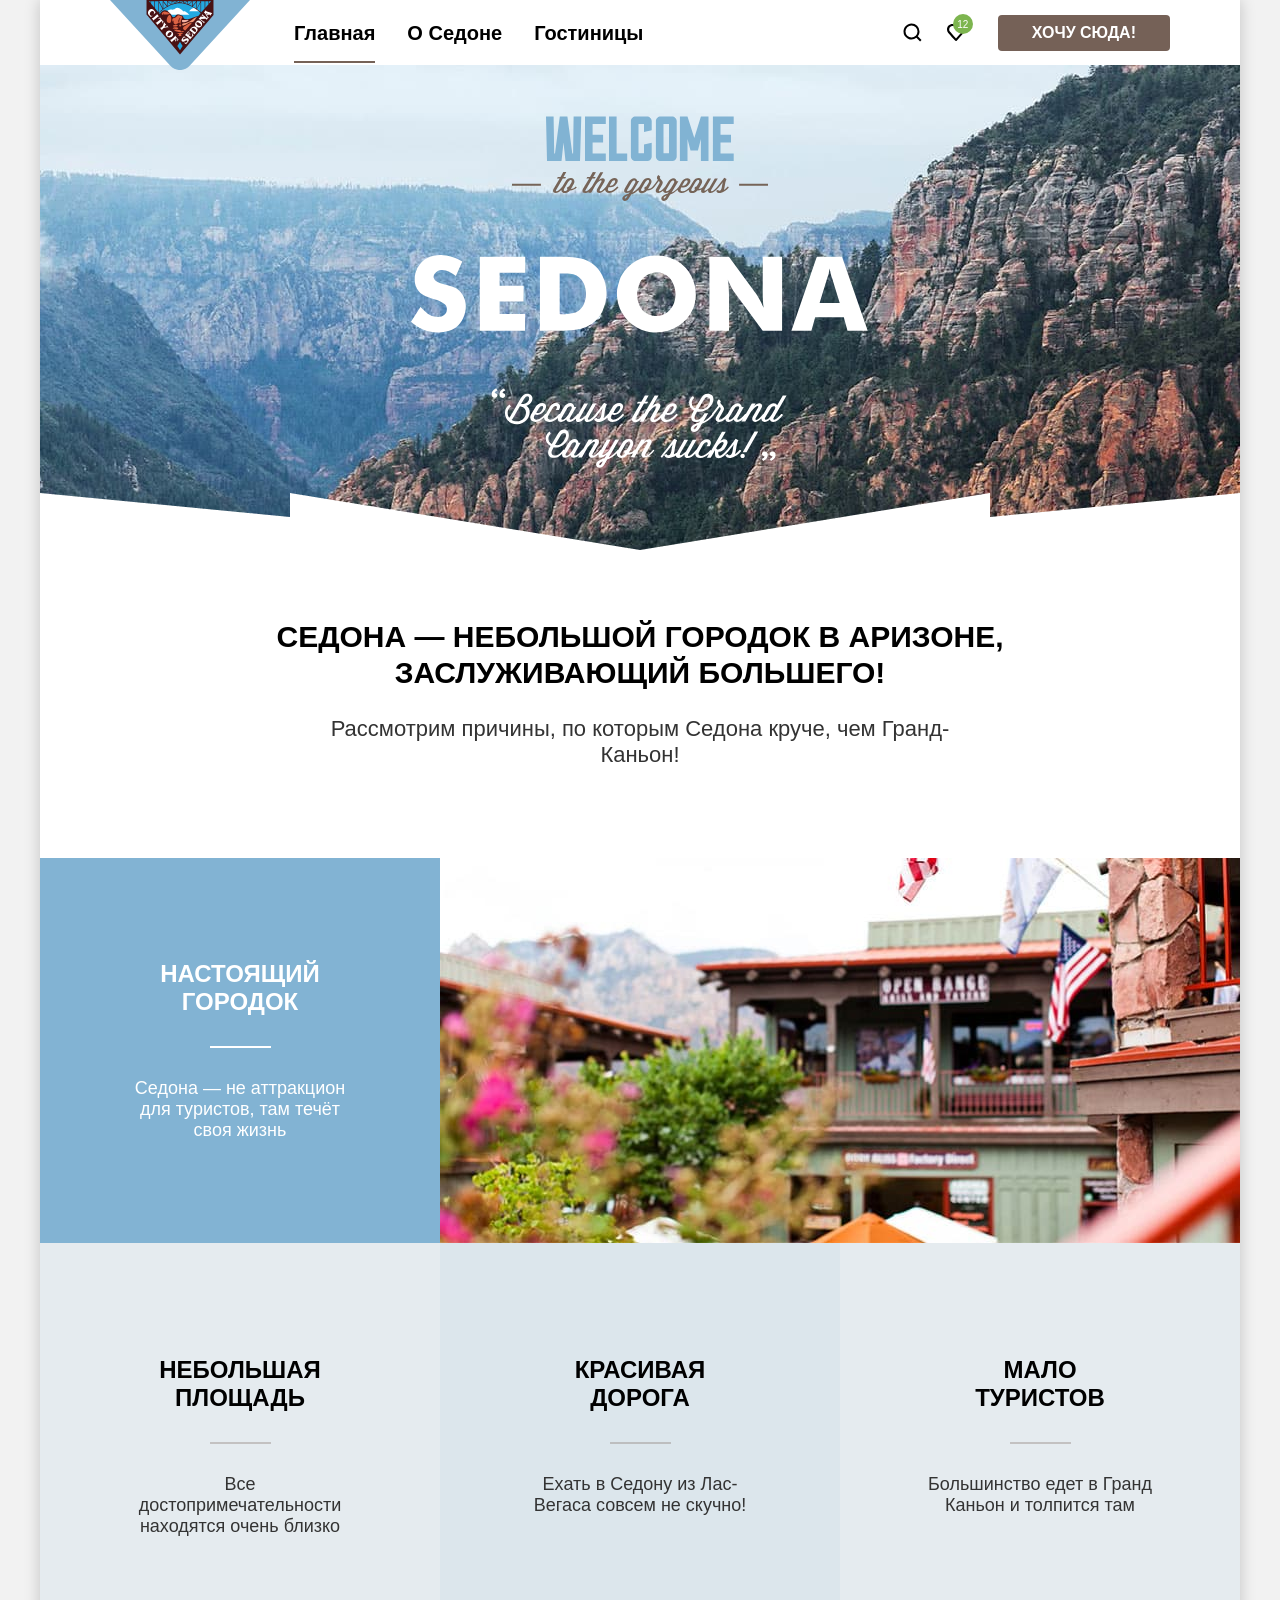
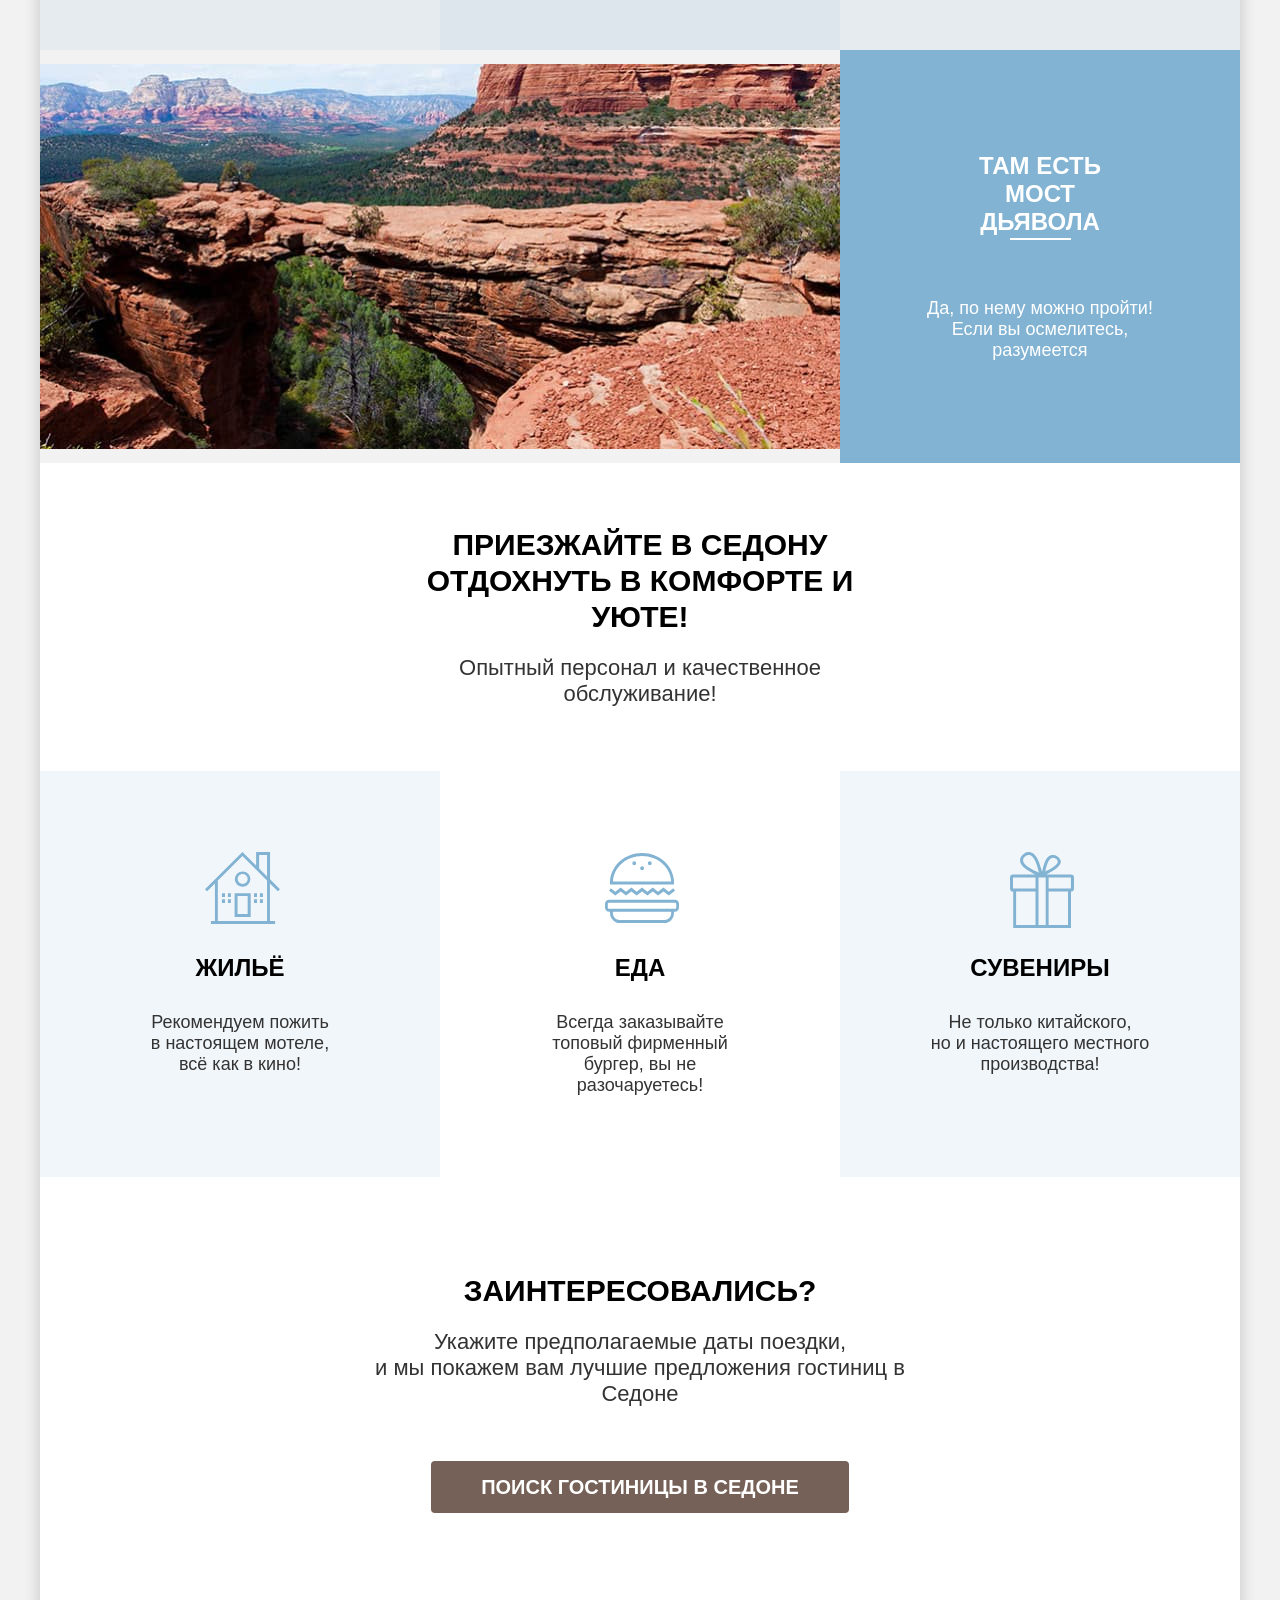
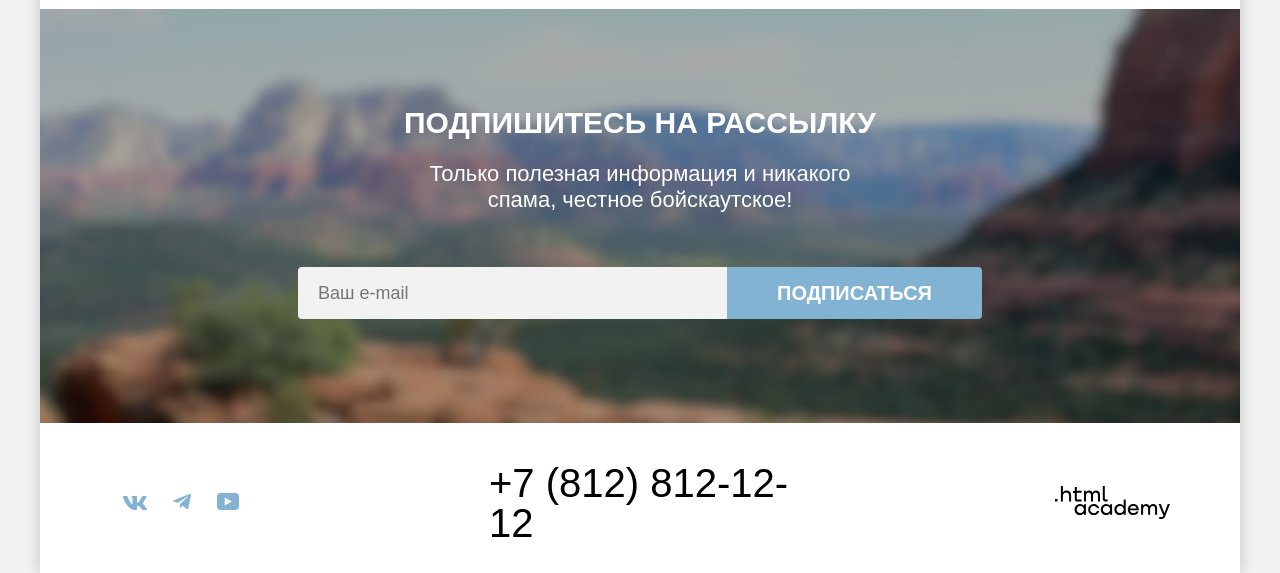
==== commit 9568edfc: "Защита. Попытка №2 v1.3" ====
--- a/index.html
+++ b/index.html
@@ -177,7 +177,7 @@
       </a>
     </footer>
 
-    <div class="modal-container modal-on">
+    <div class="modal-container">
       <div class="modal modal-search">
         <div class="modal-header">
           <h2 class="section-title modal-title">Поиск гостиницы в седоне</h2>
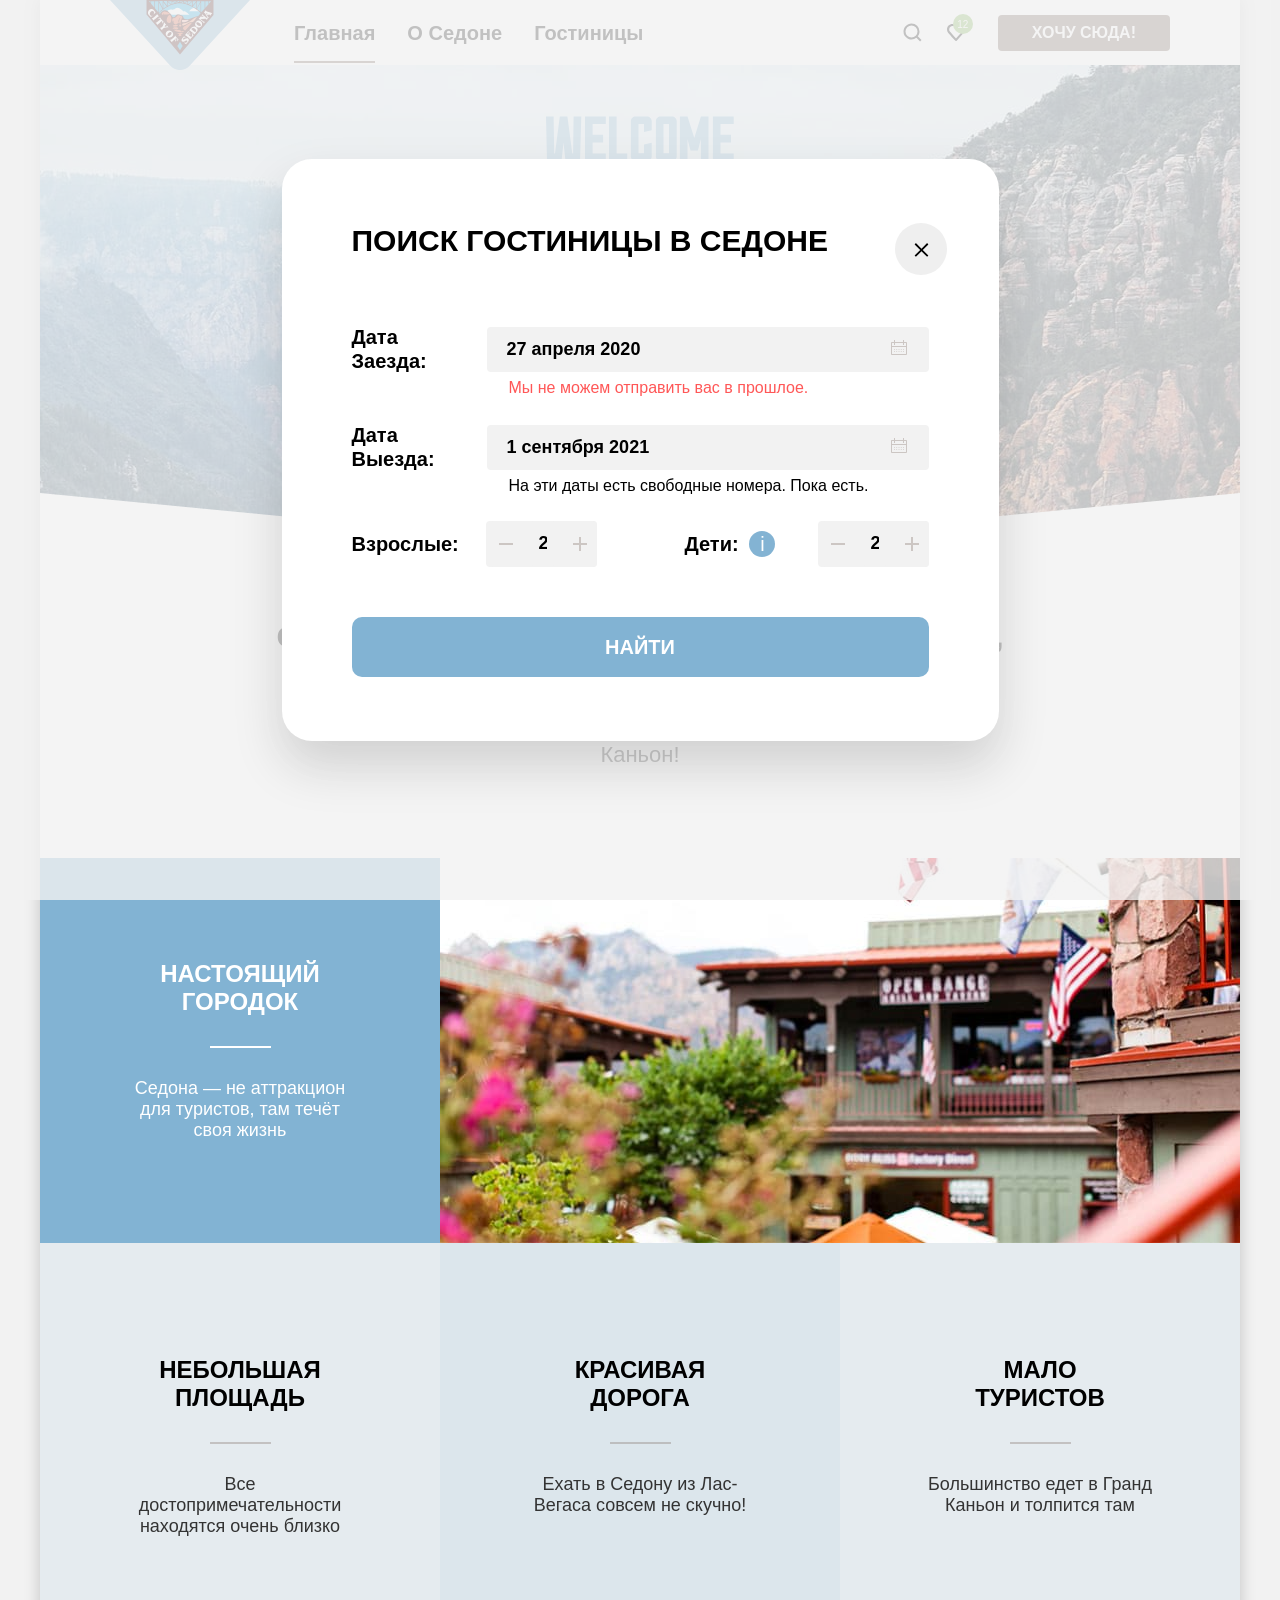
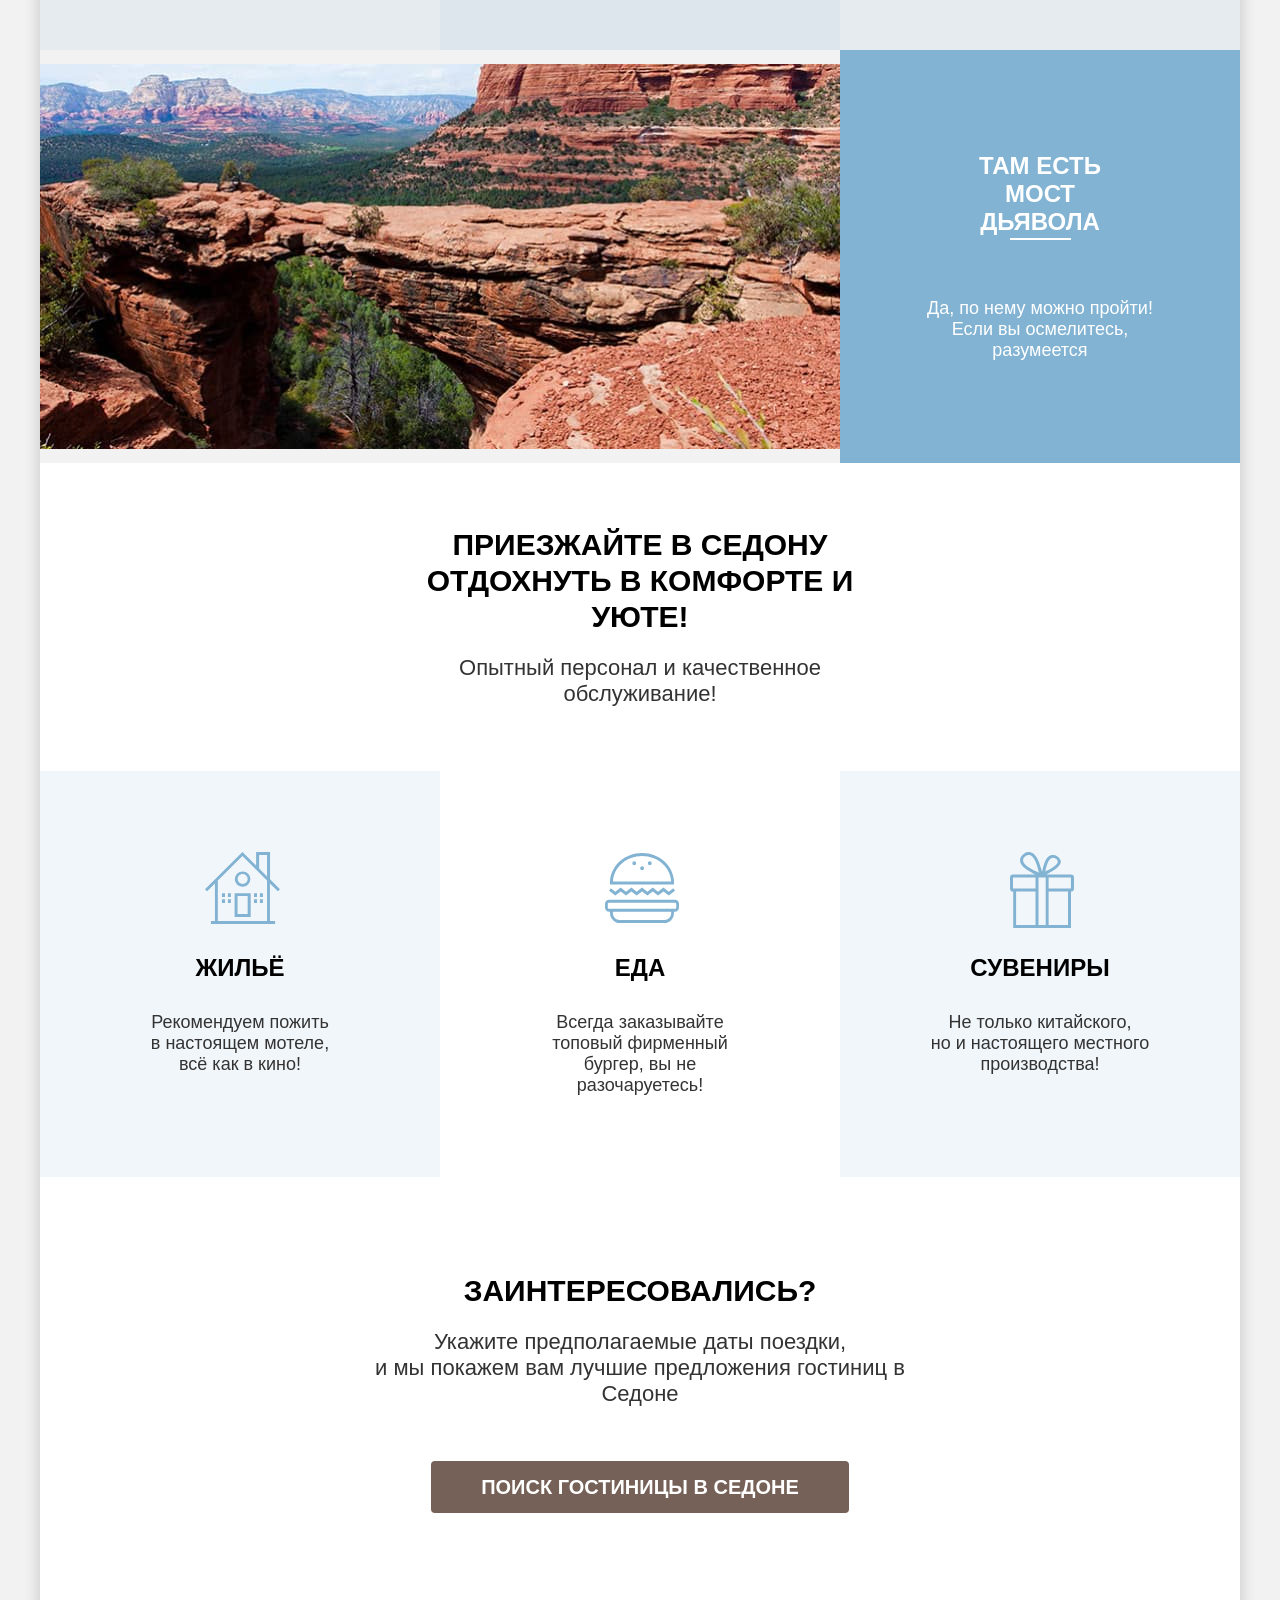
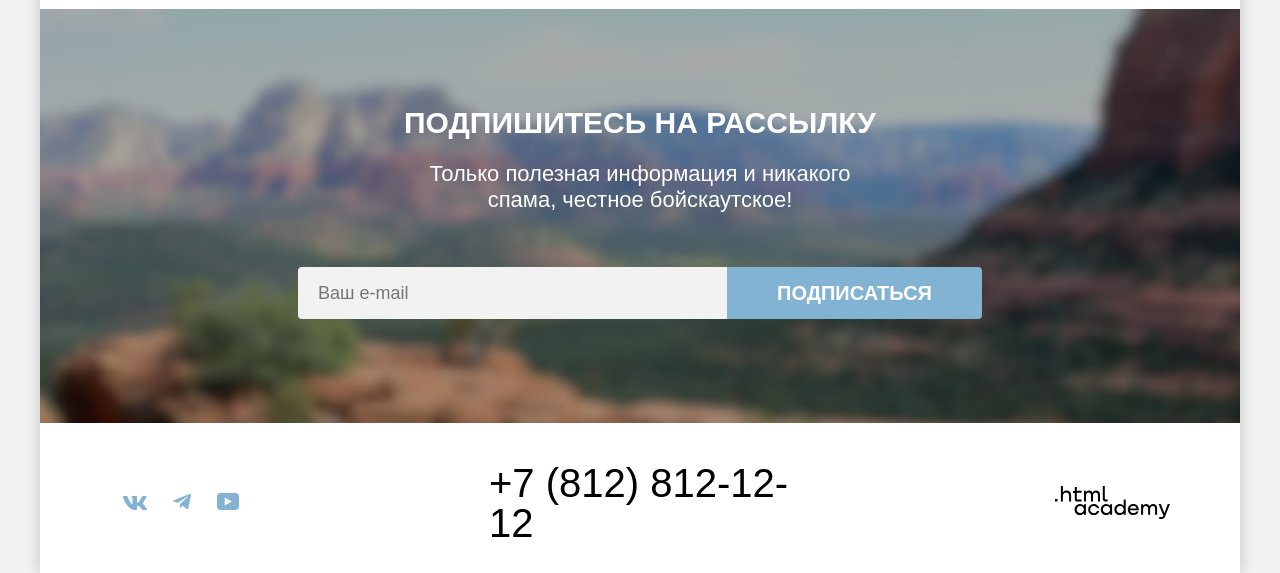
==== commit f8ac2123: "Защита. Попытка №2 v1.3" ====
--- a/index.html
+++ b/index.html
@@ -14,20 +14,20 @@
       <nav class="navigation">
         <ul class="navigation-list list-none">
           <li class="naivigation-item">
-            <a class="navigation-link navigation-link-current" href="index.html">Главная</a>
+            <a class="navigation-link navigation-link-current none-text-decoration" href="index.html">Главная</a>
           </li>
           <li class="naivigation-item">
-            <a class="navigation-link" href="#">О Седоне</a>
+            <a class="navigation-link none-text-decoration" href="#">О Седоне</a>
           </li>
           <li class="naivigation-item">
-            <a class="navigation-link" href="catalog.html">Гостиницы</a>
+            <a class="navigation-link none-text-decoration" href="catalog.html">Гостиницы</a>
           </li>
         </ul>
       </nav>
       <div class="secondary-navigation">
         <ul class="secondary-navigation-list secondary-navigation-user list-none">
           <li class="secondary-navigation-item">
-            <a class="secondary-navigation-link" href="#">
+            <a class="secondary-navigation-link none-text-decoration" href="#">
               <svg class="secondary-navigation-search" aria-hidden="true" focusable="false" xmlns="http://www.w3.org/2000/svg" width="20" height="20" fill="none" viewBox="0 0 20 20">
                 <path fill="#000" d="m19.5 18-3.7-3.67c1-1.3 1.7-2.98 1.7-4.87a8 8 0 0 0-8-7.96c-4.4 0-8 3.68-8 8.06a8 8 0 0 0 12.9 6.26l3.7 3.68zm-10-2.48a6 6 0 0 1-6-5.96 6 6 0 0 1 12 0 6 6 0 0 1-6 5.96"/>
               </svg>
@@ -35,7 +35,7 @@
             </a>
           </li>
           <li class="secondary-navigation-item">
-            <a class="secondary-navigation-link secondary-navigation-link-favorites" data-likes="12" href="#">
+            <a class="secondary-navigation-link secondary-navigation-link-favorites none-text-decoration" data-likes="12" href="#">
               <svg class="secondary-navigation-chosen" xmlns="http://www.w3.org/2000/svg" width="20" height="20" fill="none" viewBox="0 0 20 20">
                 <path fill="#000" d="M9.9 19c-.3 0-.6-.1-.8-.4-5.4-6.1-6.7-7.5-7-7.9C1.4 9.8 1 8.6 1 7.4 1 4.4 3.4 2 6.5 2 7.8 2 9 2.5 10 3.3c1-.8 2.3-1.3 3.5-1.3 3 0 5.5 2.4 5.5 5.4 0 1.3-.5 2.5-1.3 3.4l-7 7.9c-.2.2-.4.3-.8.3m-6-9.5c.3.4 3.5 4 6.1 6.9l6.2-7c.5-.5.7-1.2.7-2 0-1.8-1.5-3.3-3.3-3.3-1 0-2 .5-2.7 1.3-.3.3-.6.4-.9.4s-.6-.2-.8-.4c-.7-.8-1.7-1.3-2.7-1.3-1.8 0-3.3 1.5-3.3 3.3-.1.9.3 1.6.7 2.1q-.15 0 0 0"/>
               </svg>
@@ -43,7 +43,7 @@
             </a>
           </li>
           <li class="secondary-navigation-item">
-            <a class="button secondary-navigation-link primary-button secondary-navigation-button" href="#">
+            <a class="button secondary-navigation-link primary-button secondary-navigation-button none-text-decoration" href="#">
               <span class="visually-hidden">Кнопка</span>
               <span>ХОЧУ СЮДА!</span>
             </a>
@@ -140,7 +140,7 @@
     <footer class="page-footer white-section white-title">
       <ul class="footer-social-list list-none">
         <li class="footer-social-item">
-          <a class="social-link" href="https://vk.com/htmlacademy">
+          <a class="social-link none-text-decoration" href="https://vk.com/htmlacademy">
             <svg aria-hidden="true" focusable="false" xmlns="http://www.w3.org/2000/svg" width="24" height="14" fill="none" viewBox="0 0 24 14">
               <path fill="#83b3d3" fill-rule="evenodd" d="M23.45.95c.17-.55 0-.95-.8-.95h-2.62c-.67 0-.98.35-1.14.73 0 0-1.34 3.2-3.23 5.27-.61.6-.89.8-1.22.8-.17 0-.42-.2-.42-.74V.95c0-.66-.18-.95-.74-.95H9.15c-.42 0-.67.3-.67.6 0 .61.95.76 1.05 2.5v3.8c0 .84-.16.99-.5.99-.88 0-3.05-3.21-4.33-6.89-.25-.71-.5-1-1.17-1H.9C.15 0 0 .35 0 .73c0 .68.89 4.07 4.14 8.55C6.32 12.34 9.38 14 12.16 14c1.67 0 1.88-.37 1.88-1v-2.32c0-.73.16-.88.69-.88.38 0 1.05.2 2.61 1.67C19.11 13.22 19.4 14 20.41 14h2.62c.75 0 1.13-.37.91-1.1-.24-.72-1.09-1.77-2.21-3.02-.62-.7-1.53-1.47-1.81-1.86-.4-.49-.28-.7 0-1.14 0 0 3.2-4.43 3.53-5.93" clip-rule="evenodd"/>
             </svg>
@@ -166,7 +166,7 @@
       </ul>
 
       <address class="footer-contacts-address">
-        <a class="footer-contacts-phone" href="tel:+78128121212">+7 (812) 812-12-12</a>
+        <a class="footer-contacts-phone none-text-decoration" href="tel:+78128121212">+7 (812) 812-12-12</a>
       </address>
 
       <a class="footer-link" href="https://htmlacademy.ru/intensive/htmlcss">
@@ -177,7 +177,7 @@
       </a>
     </footer>
 
-    <div class="modal-container">
+    <div class="modal-container modal-on">
       <div class="modal modal-search">
         <div class="modal-header">
           <h2 class="section-title modal-title">Поиск гостиницы в седоне</h2>
--- a/styles/styles.css
+++ b/styles/styles.css
@@ -15,35 +15,36 @@
 }
 
 :root {
-  --body-color: rgba(242, 242, 242, 1);
-  --white-color: rgba(255, 255, 255, 1);
+  --body-color: #f2f2f2;
+  --white-color: #ffffff;
   --white-color-hover: rgba(255, 255, 255, 0.6);
   --white-color-active: rgba(255, 255, 255, 0.3);
-  --black-color: rgba(0, 0, 0, 1);
-  --black-color-hover: rgba(117, 97, 87, 1);
+  --black-color: #000000;
+  --black-color-hover: #756157;
   --black-color-active: rgba(117, 97, 87, 0.3);
   --black-color-disable: rgba(0, 0, 0, 0.3);
-  --blue-color: rgba(130, 179, 211, 1);
-  --blue-color-hover: rgba(104, 162, 202, 1);
-  --blue-color-active: rgba(130, 179, 211, 1);
-  --green-color: rgba(125, 181, 79, 1);
-  --green-color-hover: rgba(108, 158, 66, 1);
-  --brown-color: rgba(117, 97, 87, 1);
-  --grey-color: rgba(51, 51, 51, 1);
+  --blue-color: #82b3d3;
+  --blue-color-hover: #68a2ca;
+  --blue-color-active: #82b3d3;
+  --green-color: #7db54f;
+  --green-color-hover: #6c9e42;
+  --brown-color: #756157;;
+  --grey-color: #333333;
   --dark-grey-color: rgba(131, 179, 211, 0.2);
   --light-grey-color: rgba(131, 179, 211, 0.12);
-  --border-item-color: rgba(229, 229, 229, 1);
-  --brown-color-hover: rgba(97, 80, 72, 1);
-  --brown-color-active: rgba(117, 97, 87, 1);
-  --button-disabled: rgba(229, 229, 229, 1);
-  --border--navigation: rgba(117, 98, 87, 1);
+  --border-item-color: #e5e5e5;
+  --brown-color-hover: #615048;
+  --brown-color-active: #756157;
+  --button-disabled: #e5e5e5;
+  --border--navigation: #756257;
   --modal-container-color: rgba(242, 242, 242, 0.8);
-  --modal-close-button-focus: rgba(230, 230, 230, 1);
-  --modal-wrong: rgba(255, 87, 87, 1);
+  --modal-close-button-focus: #e6e6e6;
+  --modal-wrong: #ff5757;
   --transparent-button-disable: rgba(255, 255, 255, 0.1);
   --primary-button-disable: rgba(229, 229, 229, 0.1);
   --shadow-color: rgba(0, 0, 0, 0.2);
   --shadow-color-modal: rgba(0, 0, 0, 0.15);
+  --background-filter-color: #6a8db3;
 }
 
 *,
@@ -80,7 +81,7 @@
   box-shadow: 0 0 15px var(--shadow-color);
 }
 
-a {
+.none-text-decoration {
   text-decoration: none;
 }
 
@@ -155,7 +156,6 @@
 
 .main-header,
 .inner-header {
-  background-color: var(--blue-color);
   background-size: 100% 100%;
   background-repeat: no-repeat;
 }
@@ -166,10 +166,12 @@
 
 .main-header {
   background-image: url("../images/index-header.jpg");
+  background-color: #8abbd9;
 }
 
 .inner-header {
   background-image: url("../images/inner-header.jpg");
+  background-color: var(--background-filter-color);
   padding: 35px 70px 70px;
 }
 
@@ -1156,7 +1158,7 @@
 /*Newsletter*/
 .newsletter-background {
   background-image: url("../images/subscribe.jpg");
-  background-color: var(--blue-color);
+  background-color: #85aab9;
   background-size: 100% auto;
   background-repeat: no-repeat;
 }
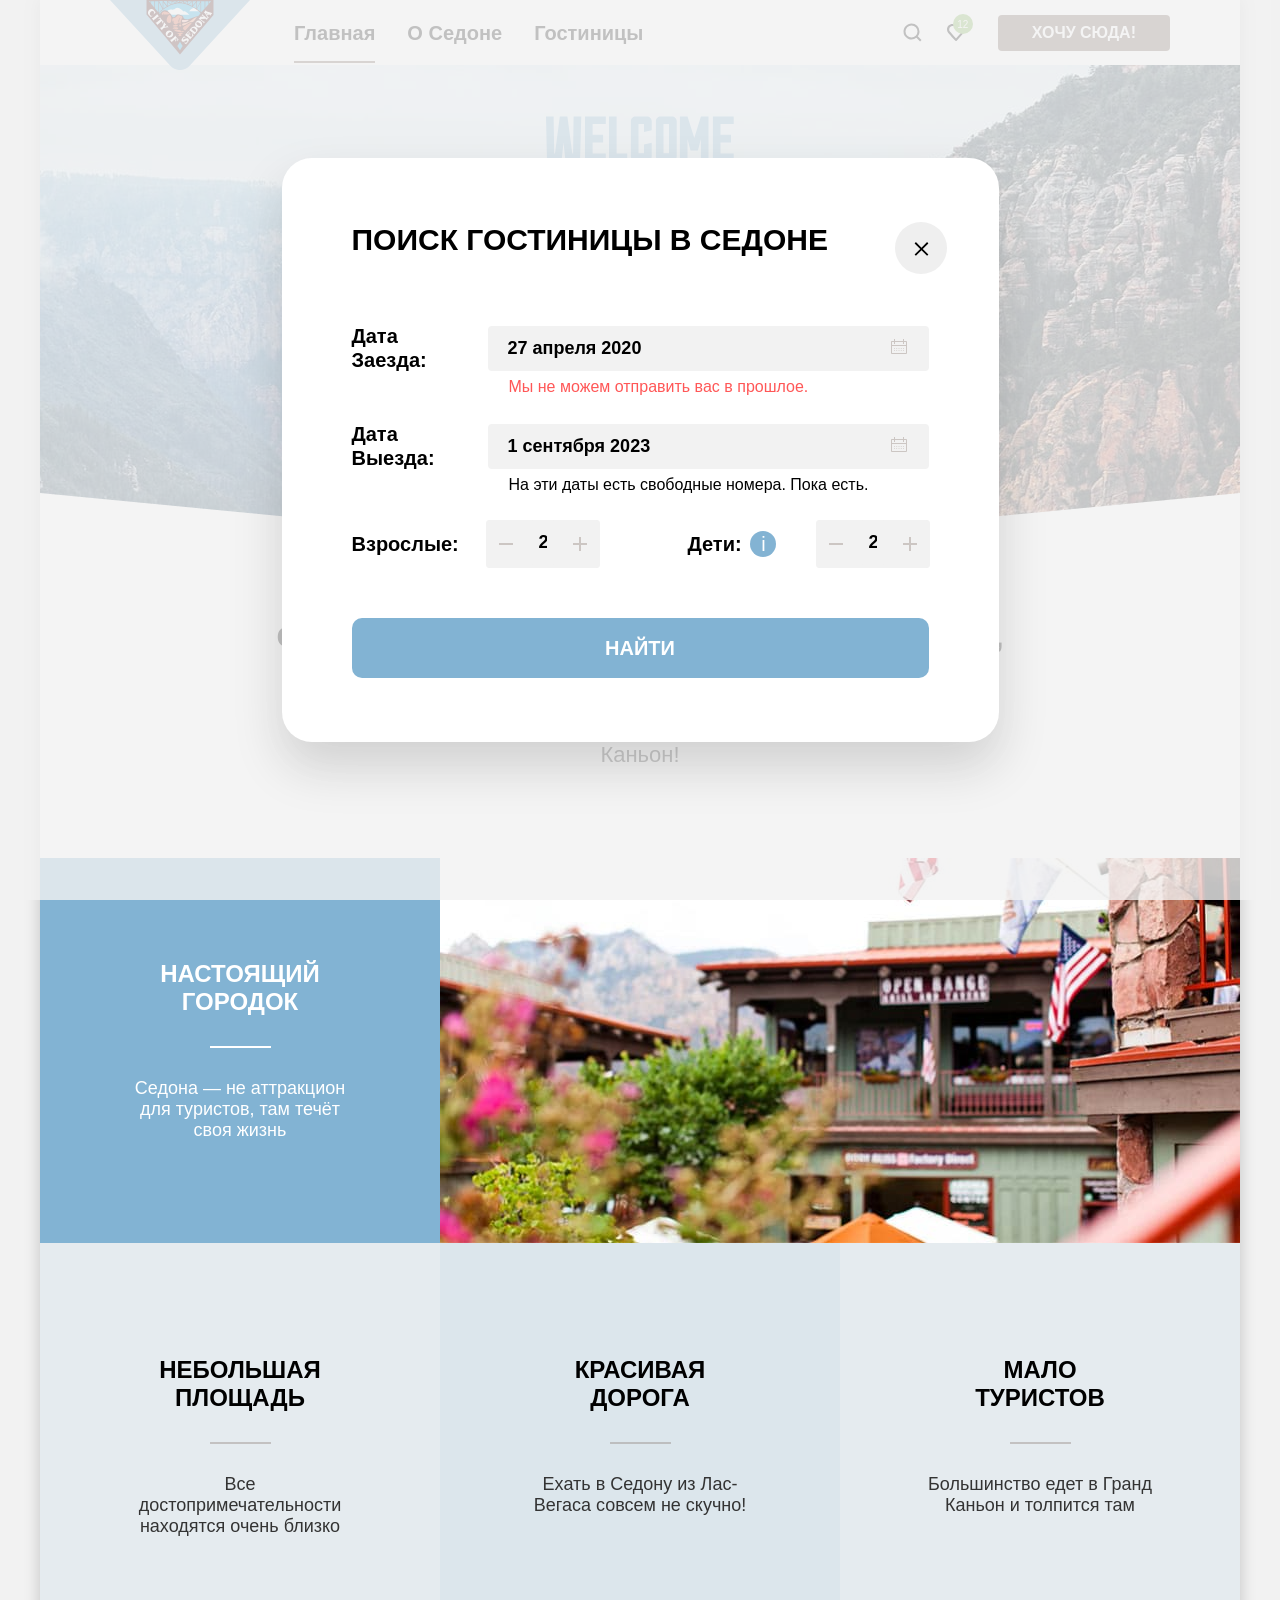
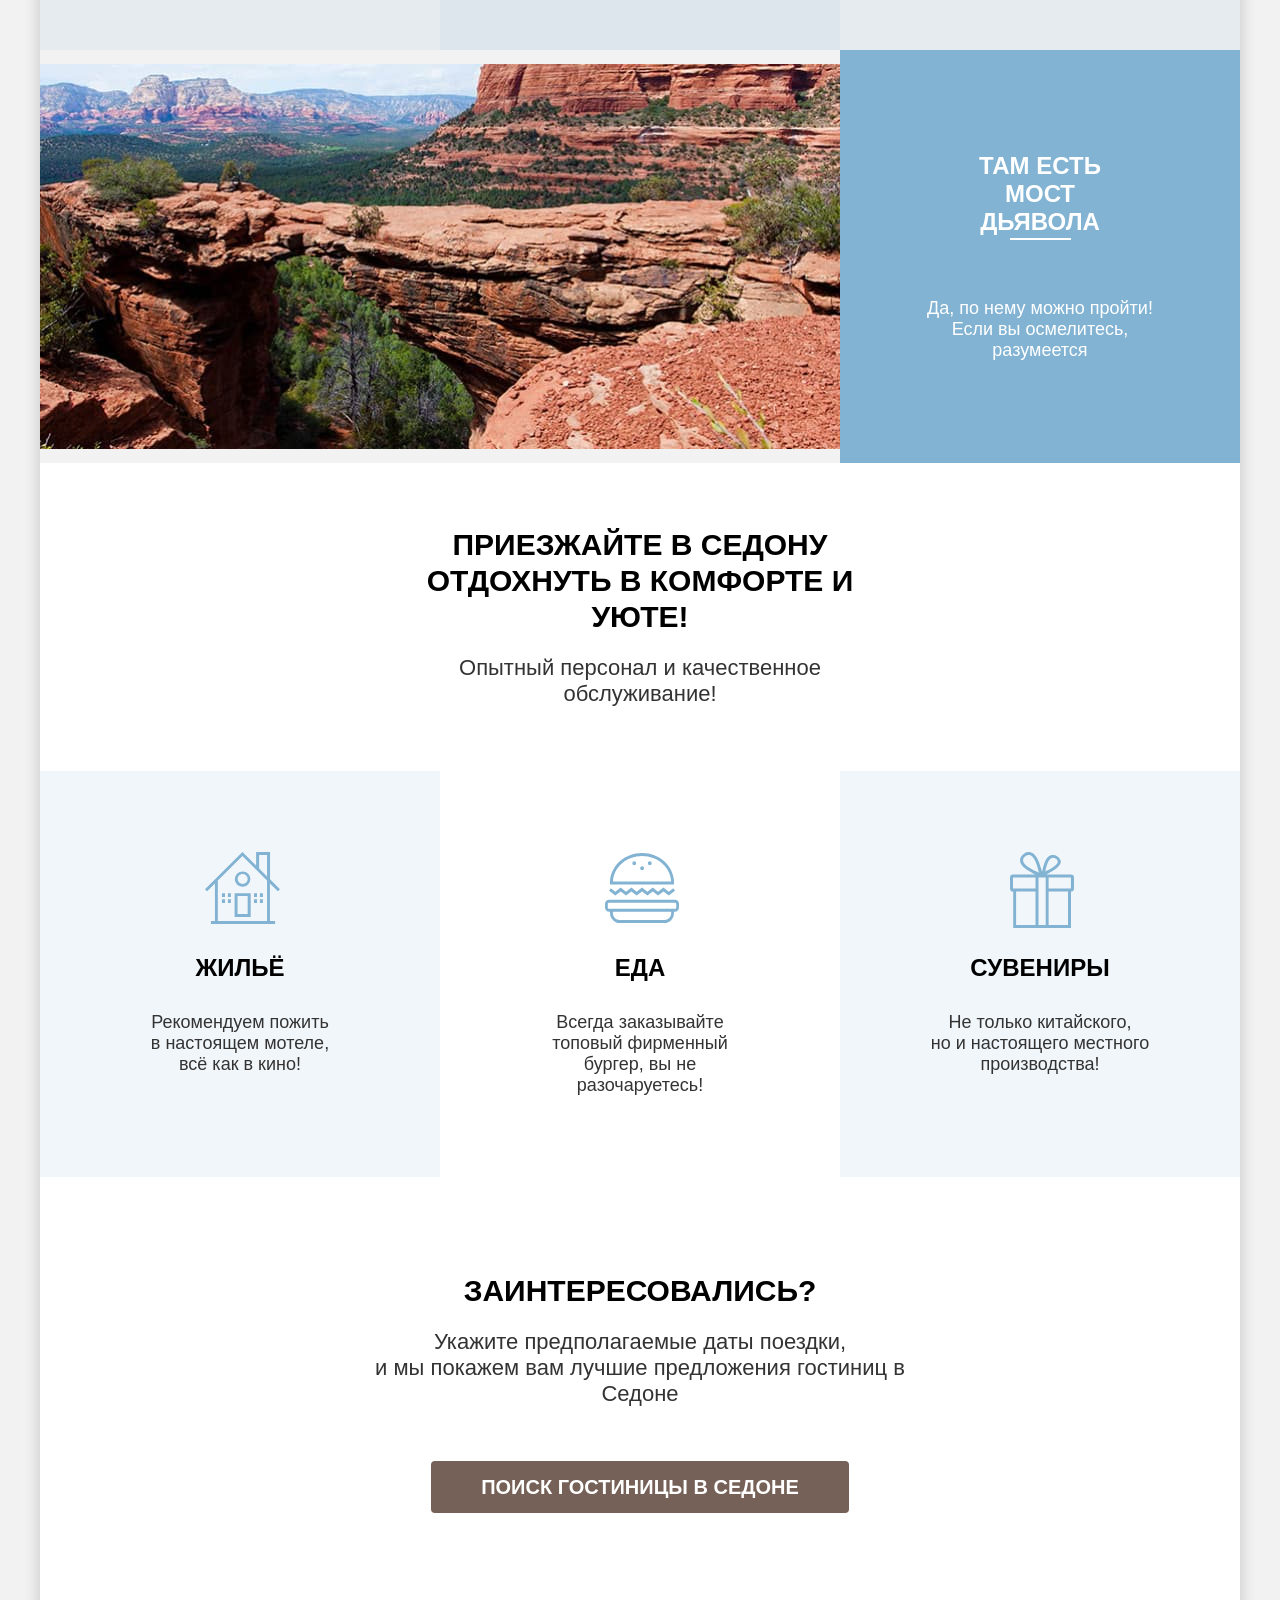
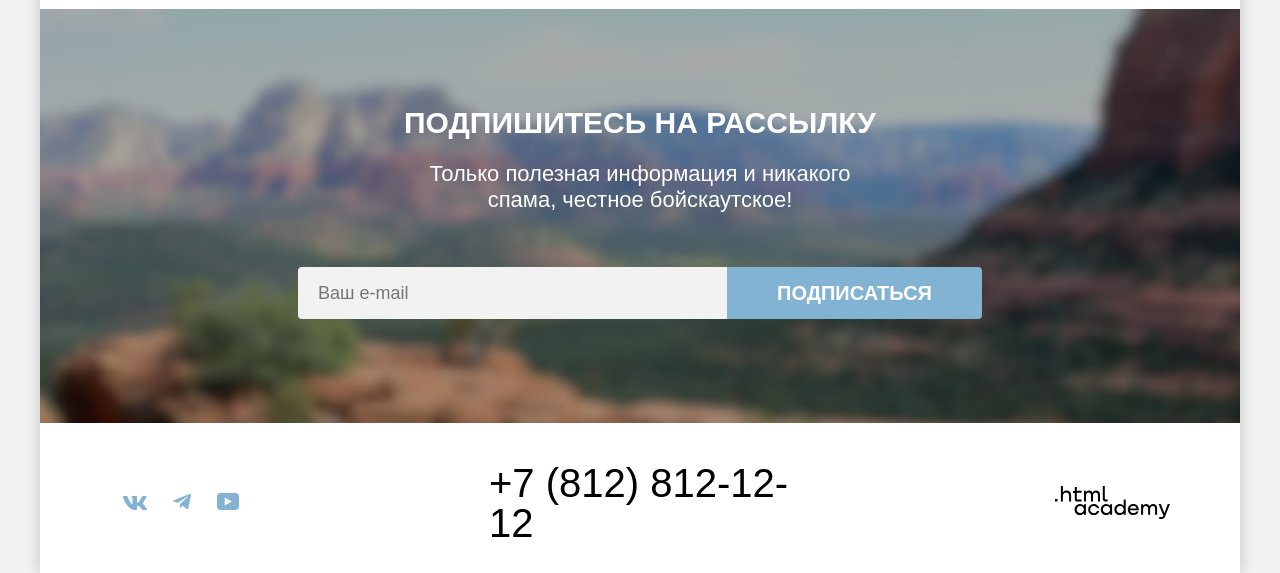
==== commit a43f5553: "Защита. Попытка №3 v1.0" ====
--- a/index.html
+++ b/index.html
@@ -35,7 +35,7 @@
             </a>
           </li>
           <li class="secondary-navigation-item">
-            <a class="secondary-navigation-link secondary-navigation-link-favorites none-text-decoration" data-likes="12" href="#">
+            <a class="secondary-navigation-link secondary-navigation-link-favorites none-text-decoration" data-likes="12" href="favorites.html">
               <svg class="secondary-navigation-chosen" xmlns="http://www.w3.org/2000/svg" width="20" height="20" fill="none" viewBox="0 0 20 20">
                 <path fill="#000" d="M9.9 19c-.3 0-.6-.1-.8-.4-5.4-6.1-6.7-7.5-7-7.9C1.4 9.8 1 8.6 1 7.4 1 4.4 3.4 2 6.5 2 7.8 2 9 2.5 10 3.3c1-.8 2.3-1.3 3.5-1.3 3 0 5.5 2.4 5.5 5.4 0 1.3-.5 2.5-1.3 3.4l-7 7.9c-.2.2-.4.3-.8.3m-6-9.5c.3.4 3.5 4 6.1 6.9l6.2-7c.5-.5.7-1.2.7-2 0-1.8-1.5-3.3-3.3-3.3-1 0-2 .5-2.7 1.3-.3.3-.6.4-.9.4s-.6-.2-.8-.4c-.7-.8-1.7-1.3-2.7-1.3-1.8 0-3.3 1.5-3.3 3.3-.1.9.3 1.6.7 2.1q-.15 0 0 0"/>
               </svg>
@@ -192,8 +192,7 @@
           <h3 class="visually-hidden">Форма регистрации</h3>
           <form class="modal-form" action="https://echo.htmlacademy.ru" method="post">
             <div class="field-group checkin-group">
-              <span class="input-title">Дата Заезда:</span>
-              <label class="input-label" for="checkin"></label>
+              <label class="input-title" for="checkin">Дата Заезда:</label>
               <input class="input-date" id="checkin" type="text" name="checkin" value="27 апреля 2020" required>
               <svg class="input-date-img" xmlns="http://www.w3.org/2000/svg" width="16" height="15" fill="none" viewBox="0 0 16 15">
                 <path fill="#000" d="M5.75 10c.3 0 .5-.2.5-.5s-.2-.5-.5-.5-.5.2-.5.5.2.5.5.5"/><path fill="#000" d="M15 2h-2V0h-1v2H4V0H3v2H1c-.6 0-1 .4-1 1v11c0 .5.4 1 1 1h14c.5 0 1-.5 1-1V3c0-.6-.5-1-1-1m0 12H1V7h14zM1 6V3h2v2h1V3h8v2h1V3h2v3z"/><path fill="#000" d="M8 10c.3 0 .5-.2.5-.5S8.3 9 8 9s-.5.2-.5.5.2.5.5.5M10.25 10c.3 0 .5-.2.5-.5s-.2-.5-.5-.5-.5.2-.5.5.2.5.5.5M5.75 11c-.3 0-.5.2-.5.5s.2.5.5.5.5-.2.5-.5-.2-.5-.5-.5M3.5 10c.3 0 .5-.2.5-.5S3.8 9 3.5 9s-.5.2-.5.5.2.5.5.5M3.5 11c-.3 0-.5.2-.5.5s.2.5.5.5.5-.2.5-.5-.2-.5-.5-.5M8 11c-.3 0-.5.2-.5.5s.2.5.5.5.5-.2.5-.5-.2-.5-.5-.5M10.25 11c-.3 0-.5.2-.5.5s.2.5.5.5.5-.2.5-.5-.2-.5-.5-.5M12.5 10c.3 0 .5-.2.5-.5s-.2-.5-.5-.5-.5.2-.5.5.2.5.5.5M12.5 11c-.3 0-.5.2-.5.5s.2.5.5.5.5-.2.5-.5-.2-.5-.5-.5"/>
@@ -202,9 +201,8 @@
 
             </div>
             <div class="field-group checkout-group">
-              <span class="input-title">Дата Выезда:</span>
-              <label class="input-label" for="checkout"></label>
-              <input class="input-date" id="checkout" type="text" name="checkout" value="1 сентября 2021" required>
+              <label class="input-title" for="checkout">Дата Выезда:</label>
+              <input class="input-date" id="checkout" type="text" name="checkout" value="1 сентября 2023" required>
               <svg class="input-date-img" xmlns="http://www.w3.org/2000/svg" width="16" height="15" fill="none" viewBox="0 0 16 15">
                 <path fill="#000" d="M5.75 10c.3 0 .5-.2.5-.5s-.2-.5-.5-.5-.5.2-.5.5.2.5.5.5"/><path fill="#000" d="M15 2h-2V0h-1v2H4V0H3v2H1c-.6 0-1 .4-1 1v11c0 .5.4 1 1 1h14c.5 0 1-.5 1-1V3c0-.6-.5-1-1-1m0 12H1V7h14zM1 6V3h2v2h1V3h8v2h1V3h2v3z"/><path fill="#000" d="M8 10c.3 0 .5-.2.5-.5S8.3 9 8 9s-.5.2-.5.5.2.5.5.5M10.25 10c.3 0 .5-.2.5-.5s-.2-.5-.5-.5-.5.2-.5.5.2.5.5.5M5.75 11c-.3 0-.5.2-.5.5s.2.5.5.5.5-.2.5-.5-.2-.5-.5-.5M3.5 10c.3 0 .5-.2.5-.5S3.8 9 3.5 9s-.5.2-.5.5.2.5.5.5M3.5 11c-.3 0-.5.2-.5.5s.2.5.5.5.5-.2.5-.5-.2-.5-.5-.5M8 11c-.3 0-.5.2-.5.5s.2.5.5.5.5-.2.5-.5-.2-.5-.5-.5M10.25 11c-.3 0-.5.2-.5.5s.2.5.5.5.5-.2.5-.5-.2-.5-.5-.5M12.5 10c.3 0 .5-.2.5-.5s-.2-.5-.5-.5-.5.2-.5.5.2.5.5.5M12.5 11c-.3 0-.5.2-.5.5s.2.5.5.5.5-.2.5-.5-.2-.5-.5-.5"/>
               </svg>
@@ -212,19 +210,19 @@
             </div>
 
             <div class="field-group-container">
-              <div class="field-group">
-                <span class="input-title">Взрослые:</span>
+              <div class="field-group field-adult-group">
+                <label class="input-title" for="adult">Взрослые:</label>
                 <div class="input-first-group">
-                  <label class="input-label" for="button-minus-left"></label>
-                  <button class="button button-minus" id='button-minus-left' type="button">
+                  <button class="button button-minus" type="button">
+                    <span class="visually-hidden">Уменьшить количество</span>
                     <svg xmlns="http://www.w3.org/2000/svg" width="20" height="20" fill="none" viewBox="0 0 20 20">
                       <path fill="#000" d="M3 9v2h14V9z"/>
                     </svg>
                   </button>
-                  <label class="input-label" for="adult"></label>
                   <input class="input-adult" id="adult" type="text" value="2">
-                  <label class="input-label" for="button-plus-left"></label>
-                  <button class="button button-plus" id='button-plus-left' type="button">
+
+                  <button class="button button-plus" type="button">
+                    <span class="visually-hidden">Увеличить количество</span>
                     <svg  xmlns="http://www.w3.org/2000/svg" width="20" height="20" fill="none" viewBox="0 0 20 20">
                       <path fill="#000" d="M17 9h-6V3H9v6H3v2h6v6h2v-6h6z"/>
                     </svg>
@@ -232,23 +230,22 @@
                 </div>
               </div>
 
-              <div class="field-group">
-                <span class="input-title input-title-children">Дети:
+              <div class="field-group field-children-group">
+                <label class="input-title input-title-children" for="children">Дети:
                   <img class="triangle" src="images/svg/triangle.svg" width="19" height="9" alt="">
                   <span class="modal-info">Укажите количество детей, которые будут с вами, возраст которых от 6 до 18 лет. Дети до 6 лет размещаются бесплатно.</span>
-                </span>
+                </label>
                 <div class="input-second-group">
-                  <label class="input-label" for="button-minus-right"></label>
-                  <button class="button button-minus" id='button-minus-right' type="button">
+                  <button class="button button-minus" type="button">
+                    <span class="visually-hidden">Уменьшить количество</span>
                     <svg xmlns="http://www.w3.org/2000/svg" width="20" height="20" fill="none" viewBox="0 0 20 20">
                       <path fill="#000" d="M3 9v2h14V9z"/>
                     </svg>
                   </button>
-                  <label class="input-label" for="children"></label>
-                    <input class="input-adult" id='children' type="text" value="2">
-
-                  <label class="input-label" for="button-plus-right"></label>
-                  <button class="button button-plus" id="button-plus-right" type="button">
+                  <input class="input-adult" id='children' type="text" value="2">
+
+                  <button class="button button-plus" type="button">
+                    <span class="visually-hidden">Увеличить количество</span>
                     <svg xmlns="http://www.w3.org/2000/svg" width="20" height="20" fill="none" viewBox="0 0 20 20">
                       <path fill="#000" d="M17 9h-6V3H9v6H3v2h6v6h2v-6h6z"/>
                     </svg>
--- a/styles/styles.css
+++ b/styles/styles.css
@@ -584,6 +584,8 @@
 
 .secondary-navigation {
   margin-left: auto;
+  flex-shrink: 0;
+  max-width: 300px;
 }
 
 .secondary-navigation-item {
@@ -1344,6 +1346,14 @@
   width: 100%;
 }
 
+.field-adult-group {
+  gap: 15px;
+}
+
+.field-children-group {
+  gap: 9px;
+}
+
 .field-group-container {
   position: relative;
   display: flex;
@@ -1352,7 +1362,6 @@
 }
 
 .input-title {
-  font: inherit;
   font-size: 20px;
   font-weight: 700;
   line-height: 24px;
@@ -1362,7 +1371,7 @@
 .input-title-children::after {
   content: 'i';
   color: var(--white-color);
-  margin-left: 5px;
+  margin-left: 3px;
   padding: 4px 11px;
   background-image: url("../images/svg/ellipse.svg");
   background-repeat: no-repeat;
@@ -1371,11 +1380,6 @@
   font-weight: 400;
 }
 
-.input-label {
-  flex-grow: 1;
-  position: relative;
-}
-
 .input-date {
   width: 100%;
   padding: 12px 50px 12px 20px;
@@ -1385,11 +1389,11 @@
 }
 
 .checkin-group {
-  gap: 8px;
+  gap: 17px;
 }
 
 .checkout-group {
-  gap: 8px;
+  gap: 17px;
 }
 
 .input-date-img {
@@ -1466,16 +1470,9 @@
   outline: 3px solid var(--blue-color-active);
 }
 
-.input-first-group {
-  margin-left: 15px;
-}
-
-.input-second-group {
-}
-
 .button-plus,
 .button-minus {
-  padding: 13px 7px;
+  padding: 14px 10px;
   background-color: var(--body-color);
 }
 
@@ -1526,8 +1523,8 @@
   margin: 0;
   padding: 20px 18px 18px 22px;
   position: absolute;
-  right: 42px;
-  top: 52px;
+  right: 43px;
+  top: 53px;
   width: 256px;
   height: 143px;
   font: inherit;
@@ -1543,8 +1540,8 @@
 .triangle {
   display: none;
   position: absolute;
-  right: 161px;
-  top: 43px
+  right: 162px;
+  top: 44px
 }
 
 .modal-on {
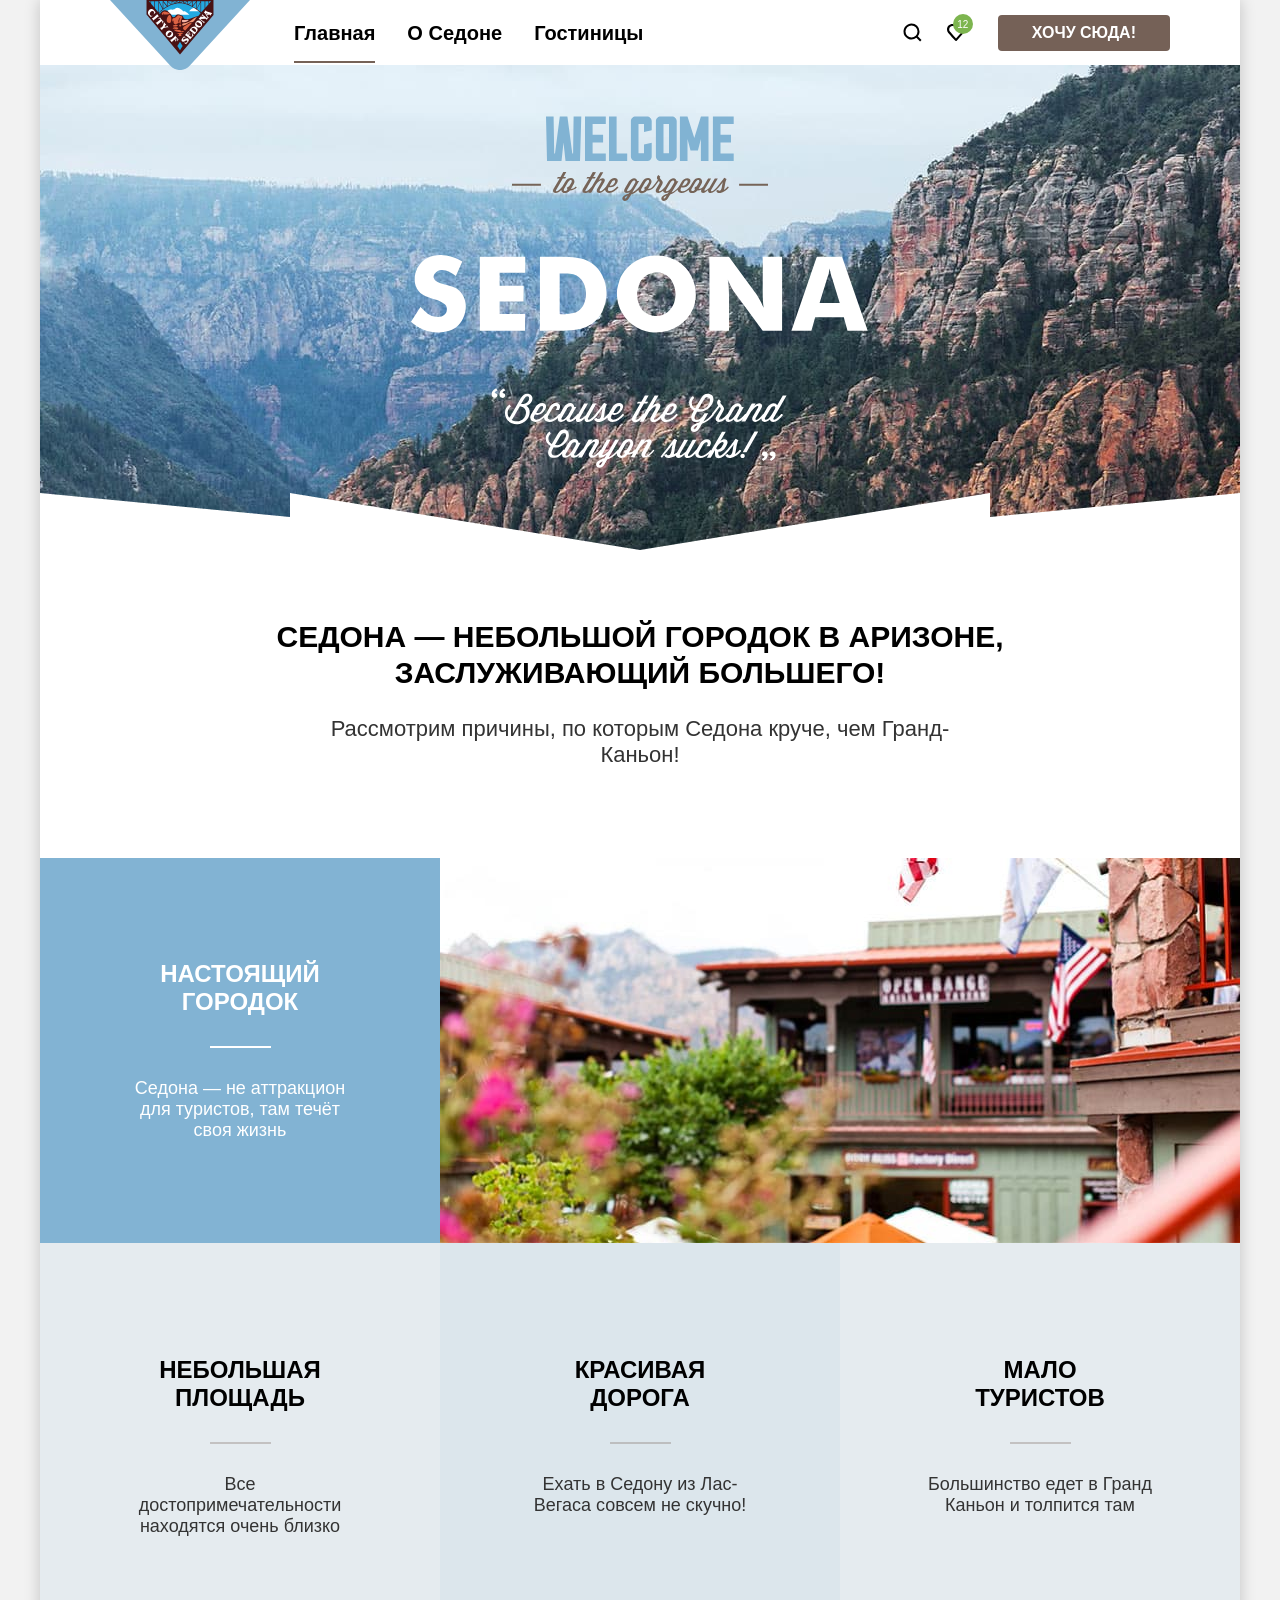
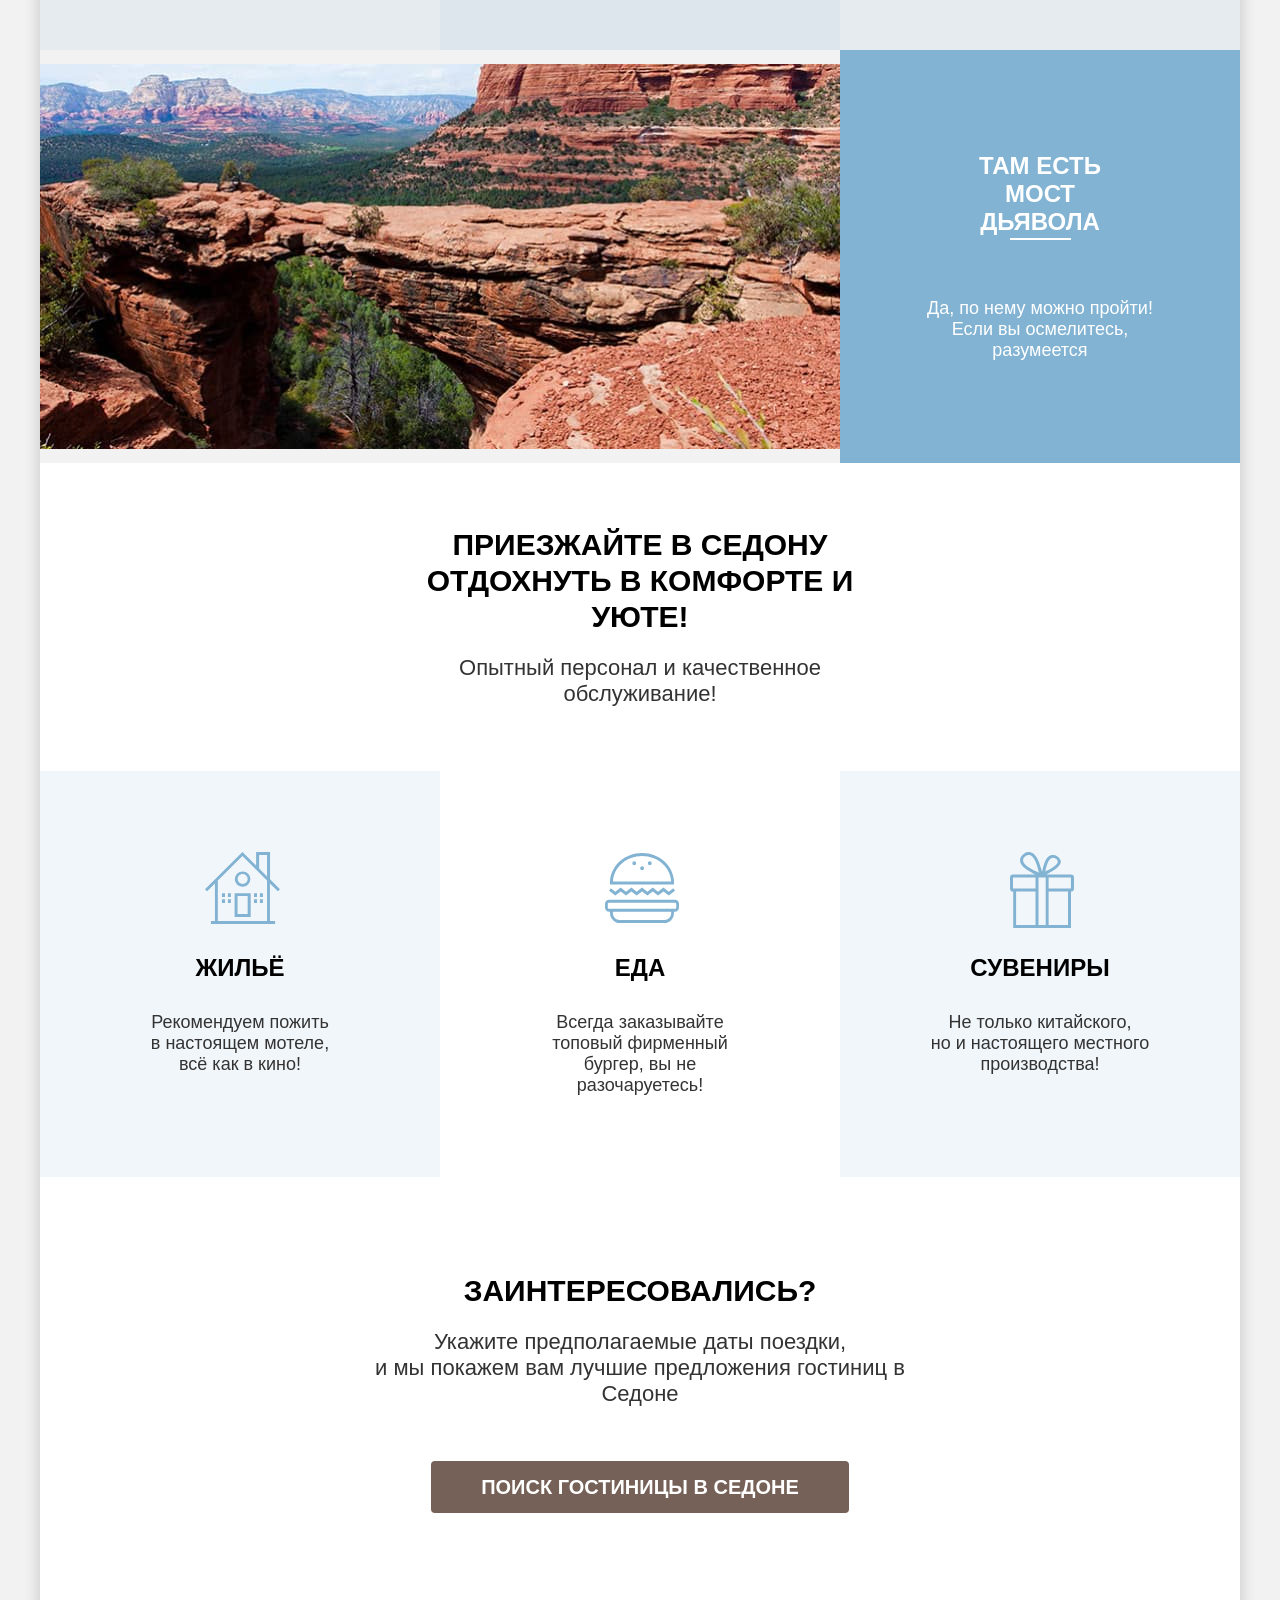
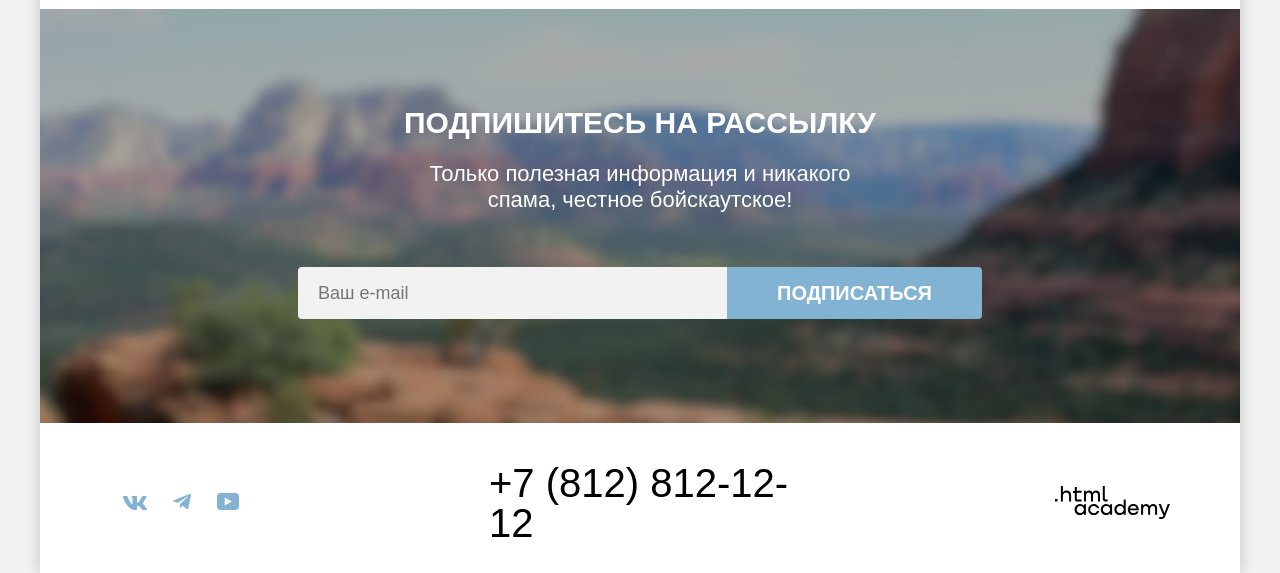
==== commit a7f10c44: "Защита. Попытка №3 v1.1" ====
--- a/index.html
+++ b/index.html
@@ -177,7 +177,7 @@
       </a>
     </footer>
 
-    <div class="modal-container modal-on">
+    <div class="modal-container">
       <div class="modal modal-search">
         <div class="modal-header">
           <h2 class="section-title modal-title">Поиск гостиницы в седоне</h2>
